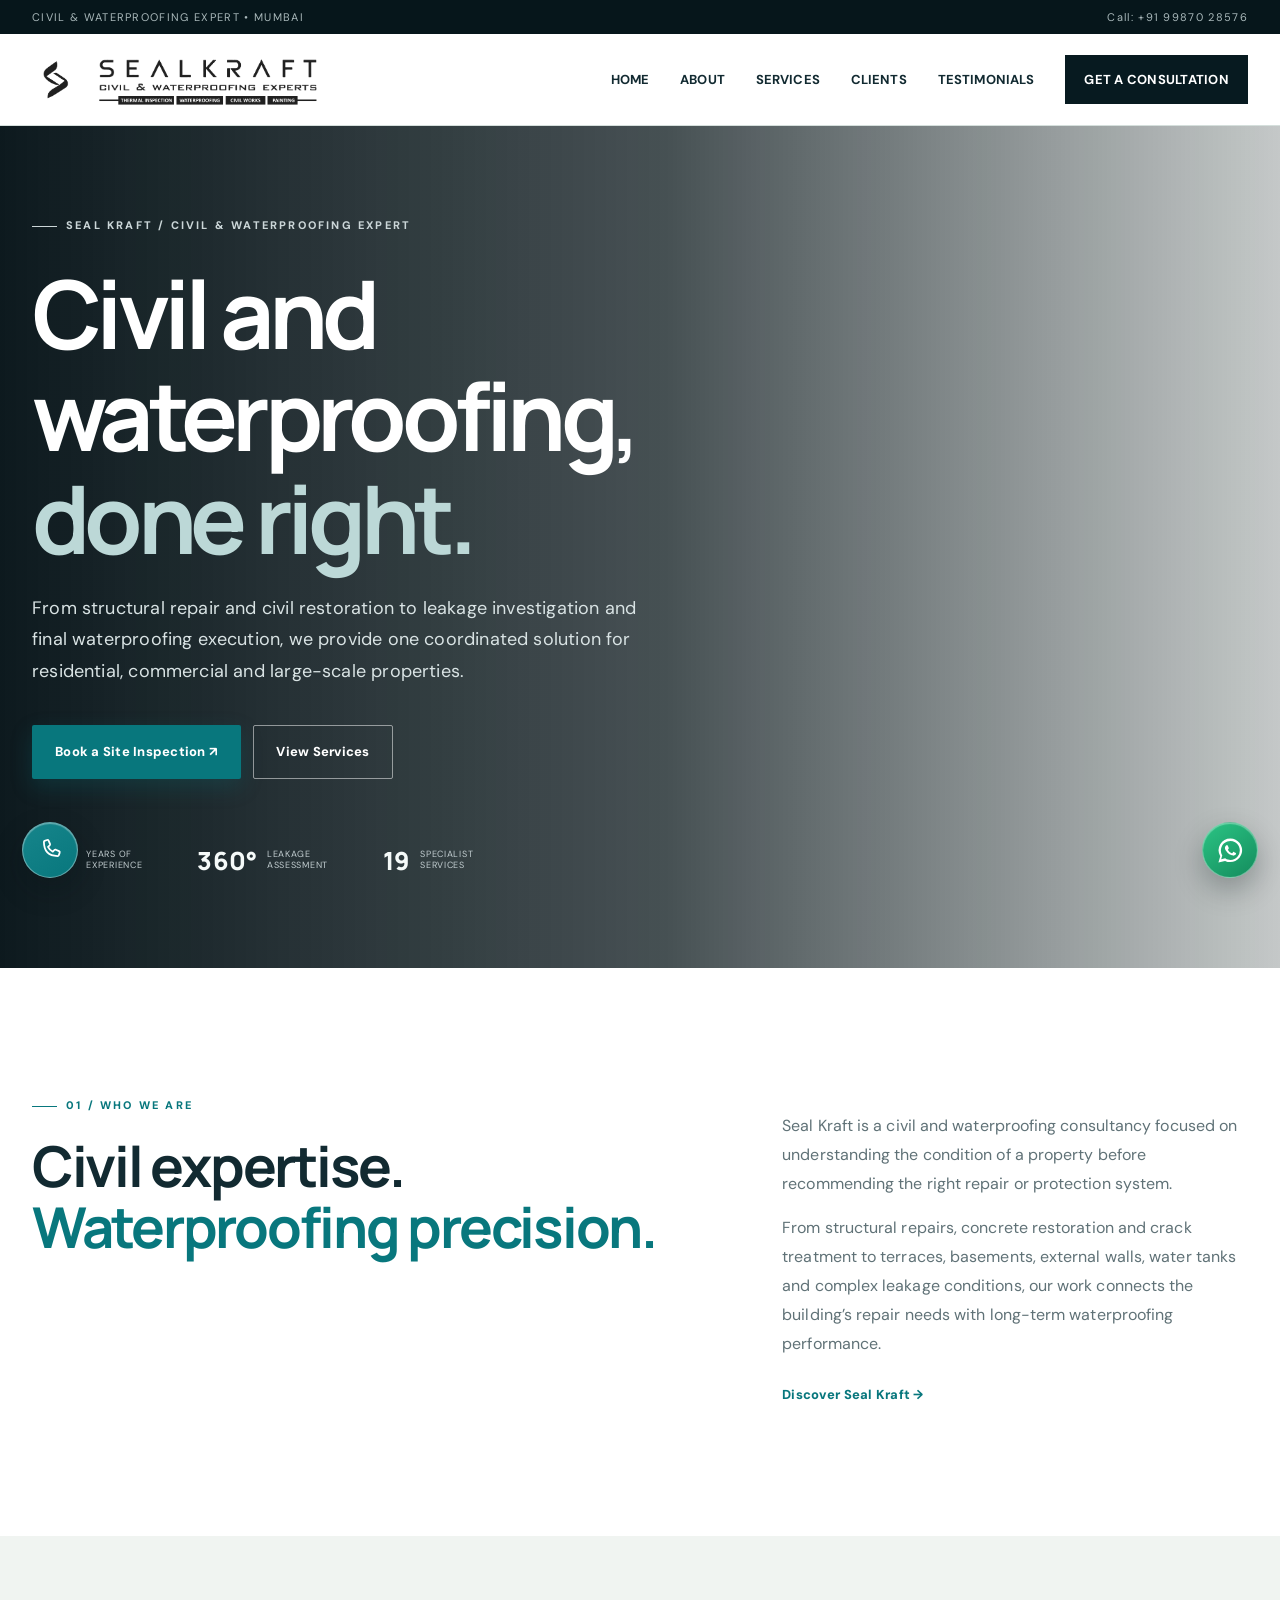
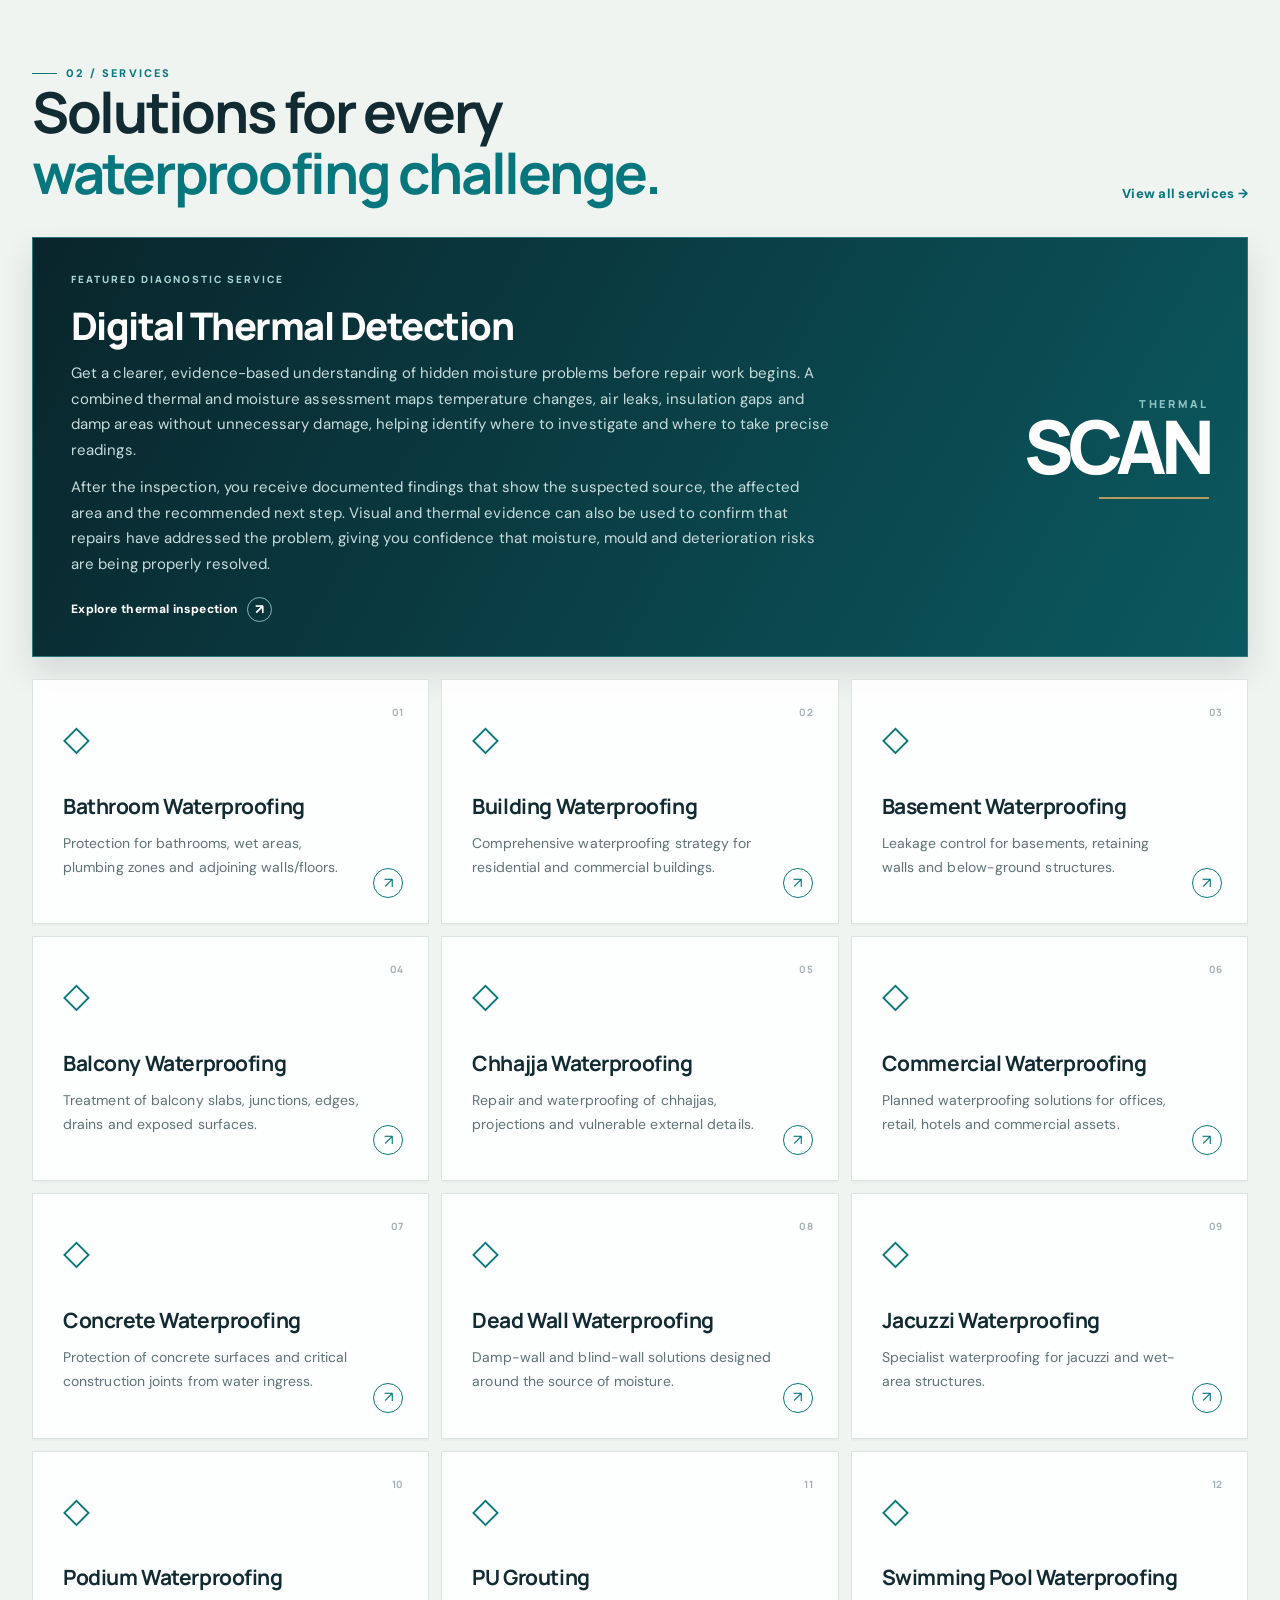
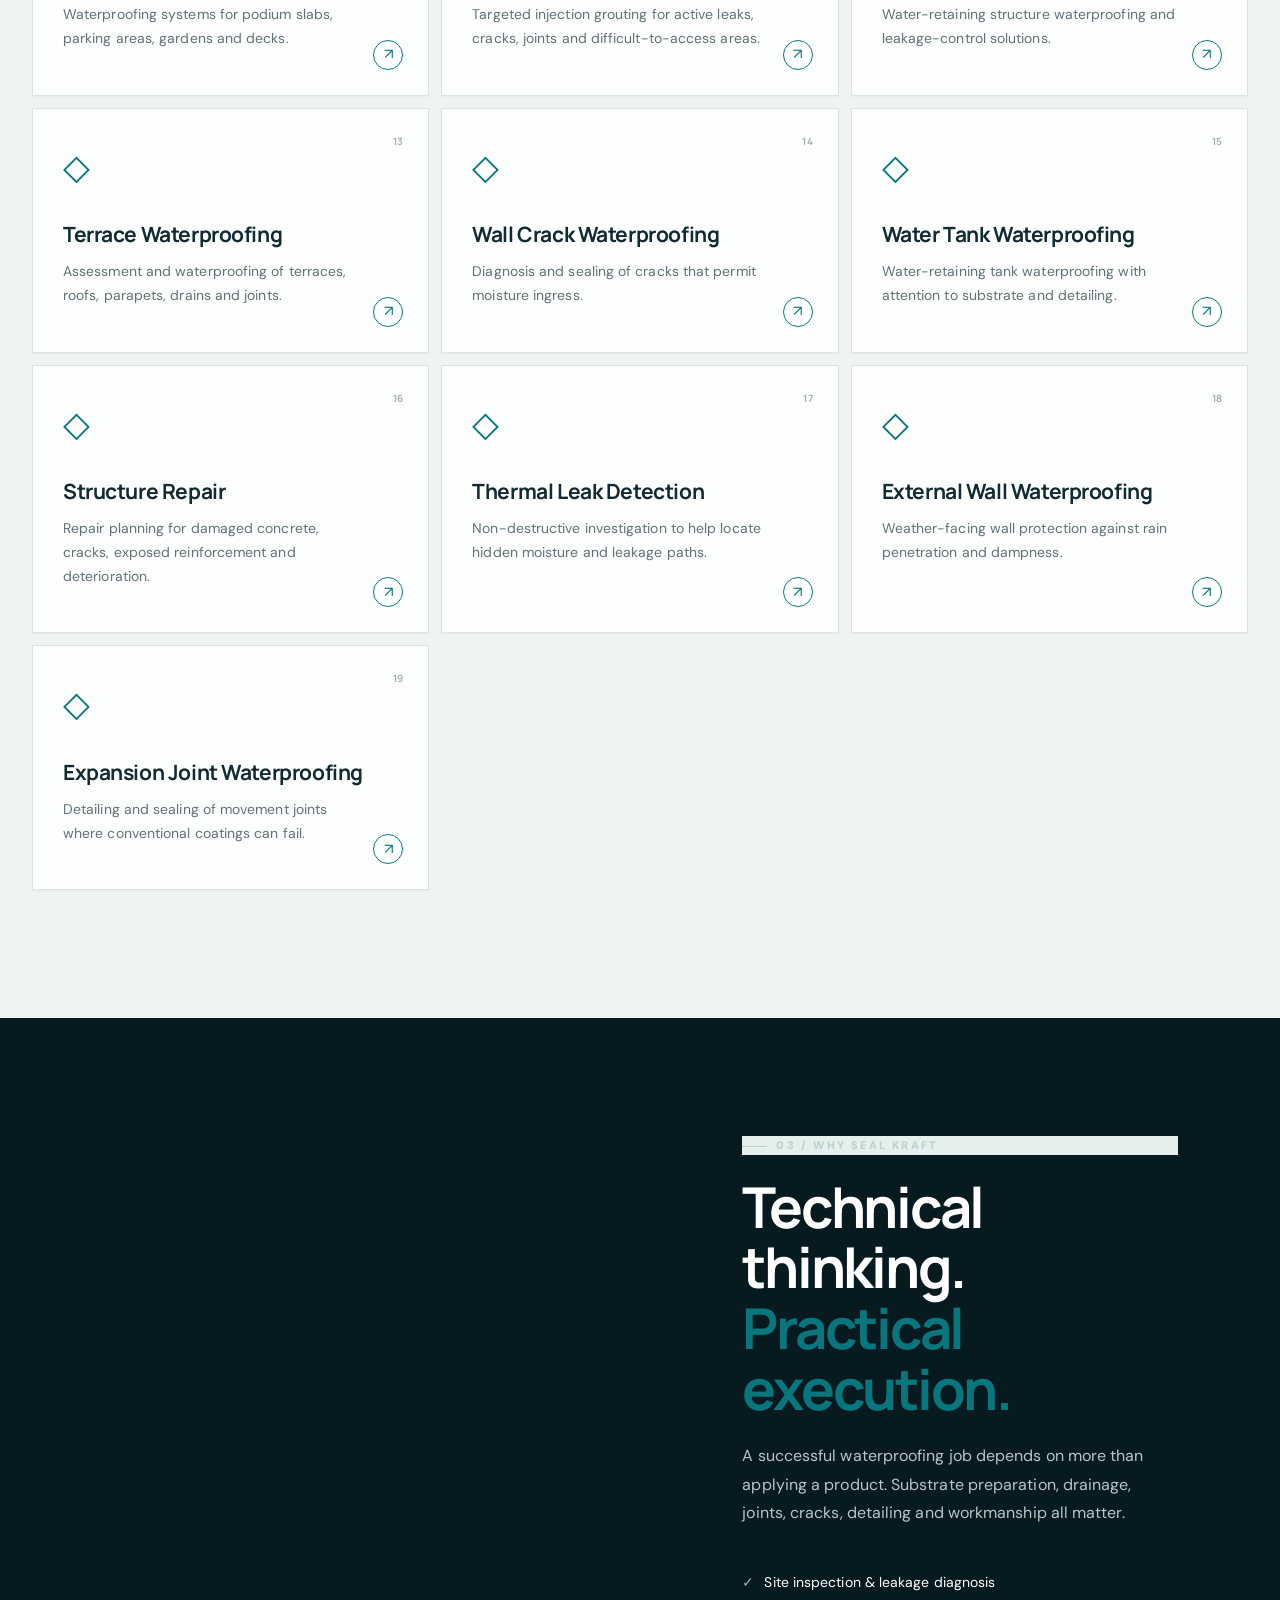
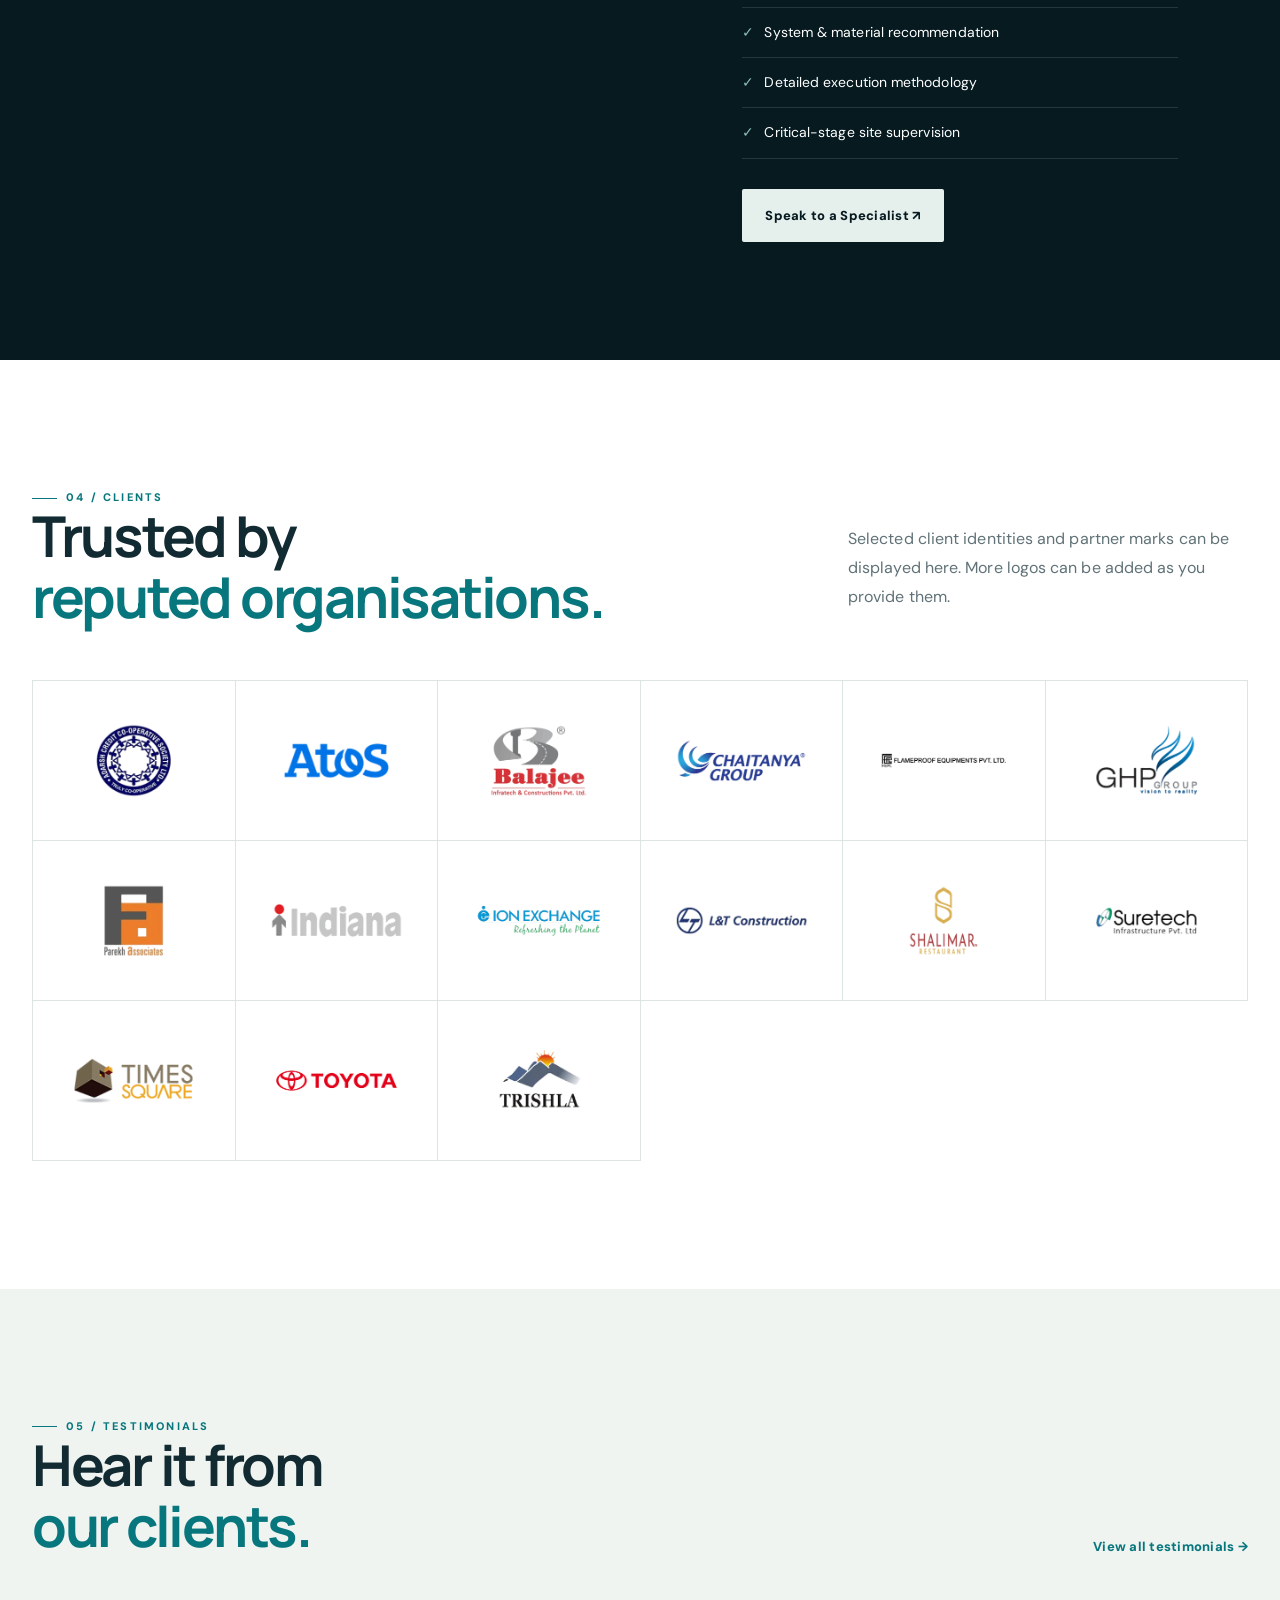
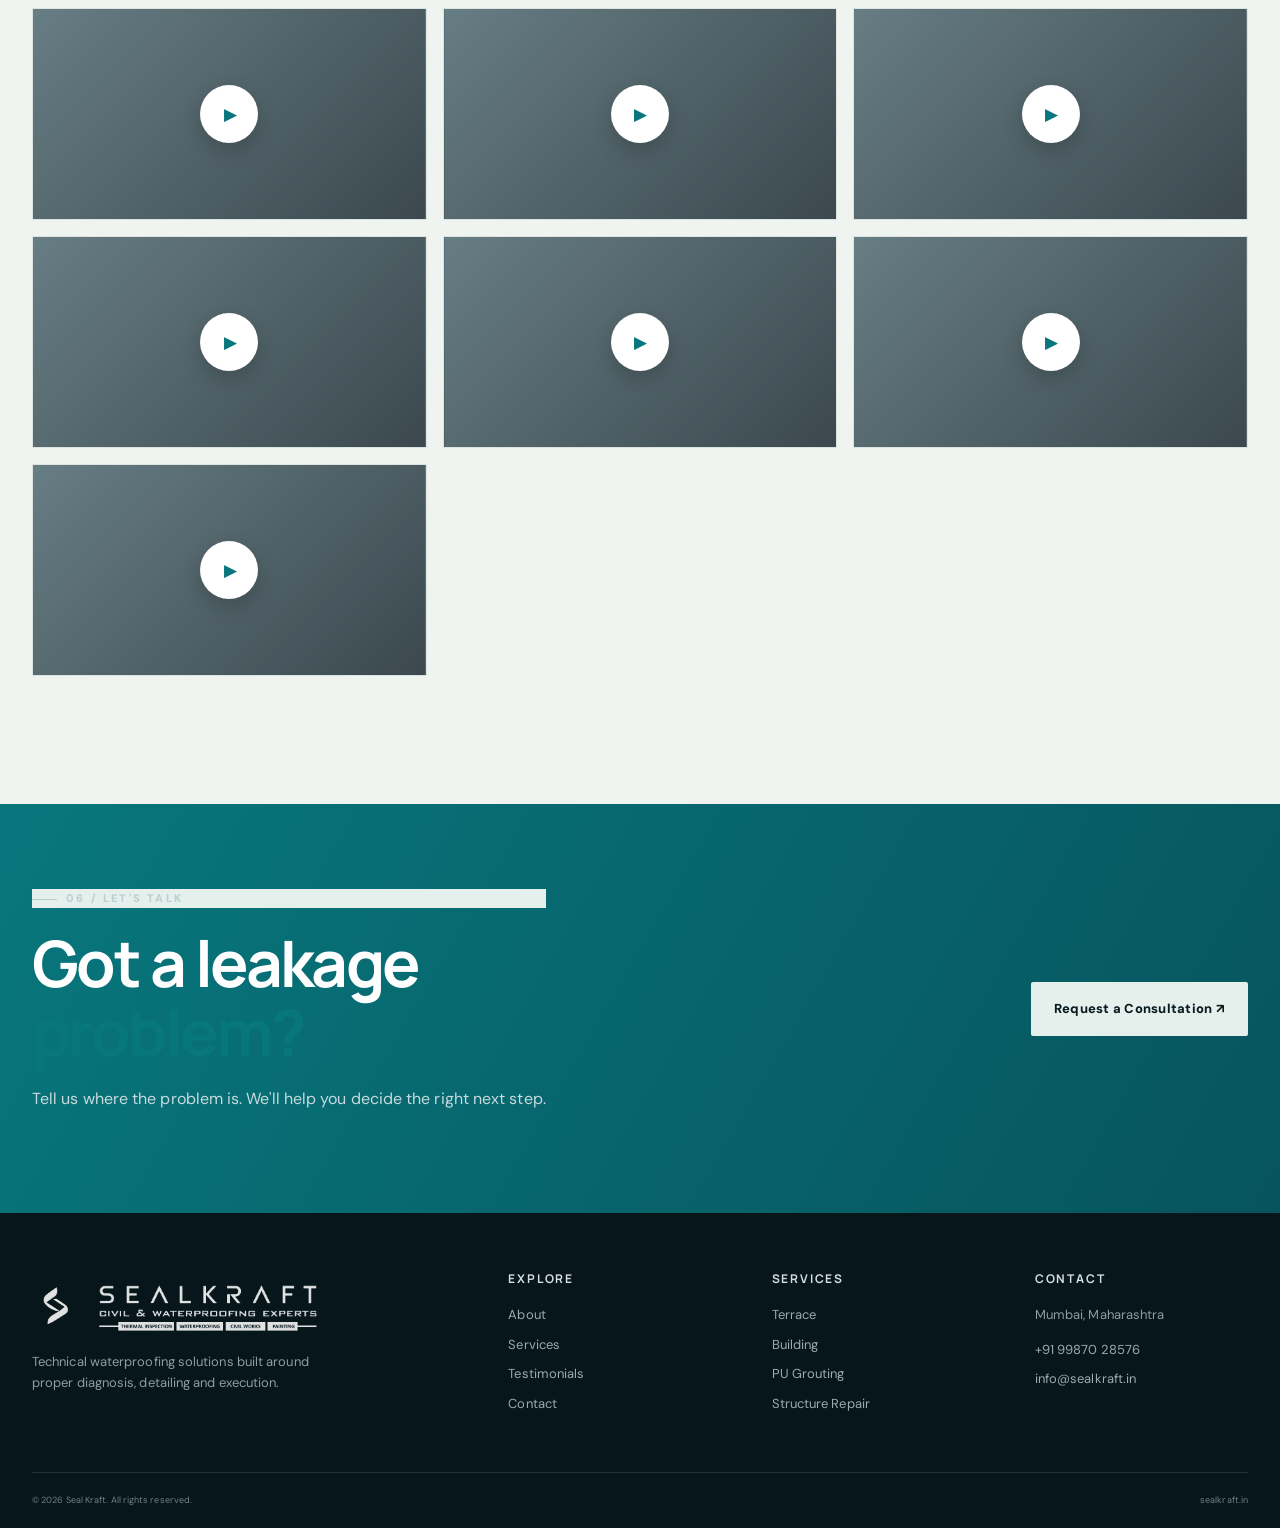
==== index.html @ 7380e720 "Replace site branding with uploaded logos Co-authored-by: Copilot App <223556219+Copilot@users.norep" ====
<!doctype html><html lang="en"><head><title>Seal Kraft | Civil & Waterproofing Consultant</title><meta charset="UTF-8">
<meta name="viewport" content="width=device-width, initial-scale=1.0">
<meta name="description" content="Seal Kraft — civil and waterproofing expert and specialist in Mumbai. Leakage diagnosis, waterproofing, PU grouting, structural repair and project supervision.">
<link rel="preconnect" href="https://fonts.googleapis.com">
<link rel="preconnect" href="https://fonts.gstatic.com" crossorigin>
<link href="https://fonts.googleapis.com/css2?family=DM+Sans:wght@400;500;600;700&family=Manrope:wght@600;700;800&display=swap" rel="stylesheet">
<link rel="stylesheet" href="style.css?v=uploaded-brand-logo"></head><body>
<div class="topline"><div class="container topline-inner"><span>CIVIL & WATERPROOFING EXPERT • MUMBAI</span><span>Call: +91 99870 28576</span></div></div>
<header class="site-header"><div class="container nav">
<a class="logo" href="index.html" aria-label="Seal Kraft — Civil and Waterproofing Experts"><img class="logo-symbol" src="assets/brand/seal-kraft-symbol.png" alt=""><img class="logo-wordmark" src="assets/brand/seal-kraft-wordmark.png" alt="Seal Kraft — Civil and Waterproofing Experts"></a>
<button class="menu-btn" aria-label="Menu"><span></span><span></span><span></span></button><nav class="nav-links">
<a href="index.html">Home</a>
<a href="about.html">About</a>
<a href="services.html">Services</a>
<a href="index.html#clients">Clients</a>
<a href="testimonials.html">Testimonials</a>
<a href="contact.html" class="nav-button">Get a Consultation</a>
</nav></div></header>
<main>
<section class="hero"><div class="hero-bg"></div><div class="hero-shade"></div><div class="container hero-content">
<div class="kicker">SEAL KRAFT / CIVIL & WATERPROOFING EXPERT</div>
<h1>Civil and waterproofing,<br><em>done right.</em></h1>
<p>From structural repair and civil restoration to leakage investigation and final waterproofing execution, we provide one coordinated solution for residential, commercial and large-scale properties.</p>
<div class="hero-actions"><a class="btn primary" href="contact.html">Book a Site Inspection ↗</a><a class="btn outline" href="services.html">View Services</a></div>
<div class="hero-stats"><div><b>25+</b><span>Years of<br>experience</span></div><div><b>360°</b><span>Leakage<br>assessment</span></div><div><b>19</b><span>Specialist<br>services</span></div></div>
</div></section>

<section class="section intro"><div class="container intro-grid"><div><span class="eyebrow">01 / WHO WE ARE</span><h2>Civil expertise.<br><em>Waterproofing precision.</em></h2></div><div><p>Seal Kraft is a civil and waterproofing consultancy focused on understanding the condition of a property before recommending the right repair or protection system.</p><p>From structural repairs, concrete restoration and crack treatment to terraces, basements, external walls, water tanks and complex leakage conditions, our work connects the building’s repair needs with long-term waterproofing performance.</p><a class="link" href="about.html">Discover Seal Kraft →</a></div></div></section>

<section class="section services-preview"><div class="container"><div class="section-title"><div><span class="eyebrow">02 / SERVICES</span><h2>Solutions for every<br><em>waterproofing challenge.</em></h2></div><a class="link" href="services.html">View all services →</a></div><a class="featured-service" href="services.html#thermal-leak-detection"><div class="featured-service-content"><span class="featured-service-label">FEATURED DIAGNOSTIC SERVICE</span><h3>Digital Thermal Detection</h3><p>Get a clearer, evidence-based understanding of hidden moisture problems before repair work begins. A combined thermal and moisture assessment maps temperature changes, air leaks, insulation gaps and damp areas without unnecessary damage, helping identify where to investigate and where to take precise readings.</p><p>After the inspection, you receive documented findings that show the suspected source, the affected area and the recommended next step. Visual and thermal evidence can also be used to confirm that repairs have addressed the problem, giving you confidence that moisture, mould and deterioration risks are being properly resolved.</p><span class="featured-service-link">Explore thermal inspection <b>↗</b></span></div><div class="featured-service-mark" aria-hidden="true"><span>THERMAL</span><strong>SCAN</strong><i></i></div></a><div class="service-grid"><a class="service-card" href="services.html#bathroom-waterproofing">
      <span class="service-number">01</span><span class="service-arrow">↗</span>
      <div class="service-icon">◇</div><h3>Bathroom Waterproofing</h3><p>Protection for bathrooms, wet areas, plumbing zones and adjoining walls/floors.</p>
    </a>
<a class="service-card" href="services.html#building-waterproofing">
      <span class="service-number">02</span><span class="service-arrow">↗</span>
      <div class="service-icon">◇</div><h3>Building Waterproofing</h3><p>Comprehensive waterproofing strategy for residential and commercial buildings.</p>
    </a>
<a class="service-card" href="services.html#basement-waterproofing">
      <span class="service-number">03</span><span class="service-arrow">↗</span>
      <div class="service-icon">◇</div><h3>Basement Waterproofing</h3><p>Leakage control for basements, retaining walls and below-ground structures.</p>
    </a>
<a class="service-card" href="services.html#balcony-waterproofing">
      <span class="service-number">04</span><span class="service-arrow">↗</span>
      <div class="service-icon">◇</div><h3>Balcony Waterproofing</h3><p>Treatment of balcony slabs, junctions, edges, drains and exposed surfaces.</p>
    </a>
<a class="service-card" href="services.html#chhajja-waterproofing">
      <span class="service-number">05</span><span class="service-arrow">↗</span>
      <div class="service-icon">◇</div><h3>Chhajja Waterproofing</h3><p>Repair and waterproofing of chhajjas, projections and vulnerable external details.</p>
    </a>
<a class="service-card" href="services.html#commercial-waterproofing">
      <span class="service-number">06</span><span class="service-arrow">↗</span>
      <div class="service-icon">◇</div><h3>Commercial Waterproofing</h3><p>Planned waterproofing solutions for offices, retail, hotels and commercial assets.</p>
    </a>
<a class="service-card" href="services.html#concrete-waterproofing">
      <span class="service-number">07</span><span class="service-arrow">↗</span>
      <div class="service-icon">◇</div><h3>Concrete Waterproofing</h3><p>Protection of concrete surfaces and critical construction joints from water ingress.</p>
    </a>
<a class="service-card" href="services.html#dead-wall-waterproofing">
      <span class="service-number">08</span><span class="service-arrow">↗</span>
      <div class="service-icon">◇</div><h3>Dead Wall Waterproofing</h3><p>Damp-wall and blind-wall solutions designed around the source of moisture.</p>
    </a>
<a class="service-card" href="services.html#jacuzzi-waterproofing">
      <span class="service-number">09</span><span class="service-arrow">↗</span>
      <div class="service-icon">◇</div><h3>Jacuzzi Waterproofing</h3><p>Specialist waterproofing for jacuzzi and wet-area structures.</p>
    </a>
<a class="service-card" href="services.html#podium-waterproofing">
      <span class="service-number">10</span><span class="service-arrow">↗</span>
      <div class="service-icon">◇</div><h3>Podium Waterproofing</h3><p>Waterproofing systems for podium slabs, parking areas, gardens and decks.</p>
    </a>
<a class="service-card" href="services.html#pu-grouting">
      <span class="service-number">11</span><span class="service-arrow">↗</span>
      <div class="service-icon">◇</div><h3>PU Grouting</h3><p>Targeted injection grouting for active leaks, cracks, joints and difficult-to-access areas.</p>
    </a>
<a class="service-card" href="services.html#swimming-pool-waterproofing">
      <span class="service-number">12</span><span class="service-arrow">↗</span>
      <div class="service-icon">◇</div><h3>Swimming Pool Waterproofing</h3><p>Water-retaining structure waterproofing and leakage-control solutions.</p>
    </a>
<a class="service-card" href="services.html#terrace-waterproofing">
      <span class="service-number">13</span><span class="service-arrow">↗</span>
      <div class="service-icon">◇</div><h3>Terrace Waterproofing</h3><p>Assessment and waterproofing of terraces, roofs, parapets, drains and joints.</p>
    </a>
<a class="service-card" href="services.html#wall-crack-waterproofing">
      <span class="service-number">14</span><span class="service-arrow">↗</span>
      <div class="service-icon">◇</div><h3>Wall Crack Waterproofing</h3><p>Diagnosis and sealing of cracks that permit moisture ingress.</p>
    </a>
<a class="service-card" href="services.html#water-tank-waterproofing">
      <span class="service-number">15</span><span class="service-arrow">↗</span>
      <div class="service-icon">◇</div><h3>Water Tank Waterproofing</h3><p>Water-retaining tank waterproofing with attention to substrate and detailing.</p>
    </a>
<a class="service-card" href="services.html#structure-repair">
      <span class="service-number">16</span><span class="service-arrow">↗</span>
      <div class="service-icon">◇</div><h3>Structure Repair</h3><p>Repair planning for damaged concrete, cracks, exposed reinforcement and deterioration.</p>
    </a>
<a class="service-card" href="services.html#thermal-leak-detection">
      <span class="service-number">17</span><span class="service-arrow">↗</span>
      <div class="service-icon">◇</div><h3>Thermal Leak Detection</h3><p>Non-destructive investigation to help locate hidden moisture and leakage paths.</p>
    </a>
<a class="service-card" href="services.html#external-wall-waterproofing">
      <span class="service-number">18</span><span class="service-arrow">↗</span>
      <div class="service-icon">◇</div><h3>External Wall Waterproofing</h3><p>Weather-facing wall protection against rain penetration and dampness.</p>
    </a>
<a class="service-card" href="services.html#expansion-joint-waterproofing">
      <span class="service-number">19</span><span class="service-arrow">↗</span>
      <div class="service-icon">◇</div><h3>Expansion Joint Waterproofing</h3><p>Detailing and sealing of movement joints where conventional coatings can fail.</p>
    </a></div></div></section>

<section class="split-banner"><div class="split-photo"></div><div class="split-copy"><span class="eyebrow light">03 / WHY SEAL KRAFT</span><h2>Technical thinking.<br><em>Practical execution.</em></h2><p>A successful waterproofing job depends on more than applying a product. Substrate preparation, drainage, joints, cracks, detailing and workmanship all matter.</p><ul><li>Site inspection & leakage diagnosis</li><li>System & material recommendation</li><li>Detailed execution methodology</li><li>Critical-stage site supervision</li></ul><a class="btn light" href="contact.html">Speak to a Specialist ↗</a></div></section>

<section class="section clients" id="clients"><div class="container"><div class="section-title"><div><span class="eyebrow">04 / CLIENTS</span><h2>Trusted by<br><em>reputed organisations.</em></h2></div><p>Selected client identities and partner marks can be displayed here. More logos can be added as you provide them.</p></div><div class="client-grid">
<div class="client-logo"><img src="assets/clients/Adarsh-co-operative-housing-soc.webp" alt="Adarsh Co-operative Housing Society"></div>
<div class="client-logo"><img src="assets/clients/Atos-Syntel.webp" alt="Atos Syntel"></div>
<div class="client-logo"><img src="assets/clients/Balaji.webp" alt="Balaji"></div>
<div class="client-logo"><img src="assets/clients/Chetanya-Builders-Developers.webp" alt="Chetanya Builders and Developers"></div>
<div class="client-logo"><img src="assets/clients/FlameProof-pvt-ltd.webp" alt="FlameProof Private Limited"></div>
<div class="client-logo"><img src="assets/clients/G.H.P.webp" alt="G H P"></div>
<div class="client-logo"><img src="assets/clients/I-A-Parekh.webp" alt="I A Parekh"></div>
<div class="client-logo"><img src="assets/clients/Indiana.webp" alt="Indiana"></div>
<div class="client-logo"><img src="assets/clients/ION.webp" alt="ION"></div>
<div class="client-logo"><img src="assets/clients/LT.webp" alt="Larsen and Toubro"></div>
<div class="client-logo"><img src="assets/clients/Shalimar-Restaurant.webp" alt="Shalimar Restaurant"></div>
<div class="client-logo"><img src="assets/clients/Suretech-pvt-lt.webp" alt="Suretech"></div>
<div class="client-logo"><img src="assets/clients/TIMES-SQUARE.webp" alt="Times Square"></div>
<div class="client-logo"><img src="assets/clients/Toyota-lakozy.webp" alt="Toyota Lakozy"></div>
<div class="client-logo"><img src="assets/clients/Trishla.webp" alt="Trishla"></div>
</div></div></section>

<section class="section testimonials"><div class="container"><div class="section-title"><div><span class="eyebrow">05 / TESTIMONIALS</span><h2>Hear it from<br><em>our clients.</em></h2></div><a class="link" href="testimonials.html">View all testimonials →</a></div><div class="video-grid"><a class="video-card" href="https://www.youtube.com/watch?v=xgzobho7aHk" target="_blank" rel="noopener">
      <div class="video-thumb"><span class="play">▶</span></div>
    </a>
<a class="video-card" href="https://www.youtube.com/watch?v=THMpQrRjcxA" target="_blank" rel="noopener">
      <div class="video-thumb"><span class="play">▶</span></div>
    </a>
<a class="video-card" href="https://www.youtube.com/watch?v=SOLrWnBddtc" target="_blank" rel="noopener">
      <div class="video-thumb"><span class="play">▶</span></div>
    </a>
<a class="video-card" href="https://www.youtube.com/watch?v=mj1qhgedcSM" target="_blank" rel="noopener">
      <div class="video-thumb"><span class="play">▶</span></div>
    </a>
<a class="video-card" href="https://www.youtube.com/watch?v=Kjx_qv8whG8" target="_blank" rel="noopener">
      <div class="video-thumb"><span class="play">▶</span></div>
    </a>
<a class="video-card" href="https://www.youtube.com/watch?v=TpdsX17Yxac" target="_blank" rel="noopener">
      <div class="video-thumb"><span class="play">▶</span></div>
    </a>
<a class="video-card" href="https://www.youtube.com/watch?v=VBliOKcWoKc" target="_blank" rel="noopener">
      <div class="video-thumb"><span class="play">▶</span></div>
    </a></div></div></section>

<section class="cta"><div class="container cta-inner"><div><span class="eyebrow light">06 / LET'S TALK</span><h2>Got a leakage<br><em>problem?</em></h2><p>Tell us where the problem is. We'll help you decide the right next step.</p></div><a class="btn light" href="contact.html">Request a Consultation ↗</a></div></section>
</main><footer class="footer"><div class="container footer-grid">
<div><a class="logo footer-logo" href="index.html" aria-label="Seal Kraft — Civil and Waterproofing Experts"><img class="logo-symbol" src="assets/brand/seal-kraft-symbol.png" alt=""><img class="logo-wordmark" src="assets/brand/seal-kraft-wordmark.png" alt="Seal Kraft — Civil and Waterproofing Experts"></a><p>Technical waterproofing solutions built around proper diagnosis, detailing and execution.</p></div>
<div><h4>Explore</h4><a href="about.html">About</a><a href="services.html">Services</a><a href="testimonials.html">Testimonials</a><a href="contact.html">Contact</a></div>
<div><h4>Services</h4><a href="services.html">Terrace</a><a href="services.html">Building</a><a href="services.html">PU Grouting</a><a href="services.html">Structure Repair</a></div>
<div><h4>Contact</h4><p>Mumbai, Maharashtra</p><a href="tel:+919987028576">+91 99870 28576</a><a href="mailto:info@sealkraft.in">info@sealkraft.in</a></div>
</div><div class="container footer-bottom"><span>© 2026 Seal Kraft. All rights reserved.</span><span>sealkraft.in</span></div></footer>
<a class="floating-action call" href="tel:+919987028576" aria-label="Call Seal Kraft"><svg viewBox="0 0 24 24" aria-hidden="true"><path d="M6.6 2.8 9.1 2c.6-.2 1.2.1 1.5.7l1.4 3.2c.2.5.1 1-.3 1.4L10 8.9c1 2.1 2.7 3.8 4.8 4.8l1.6-1.7c.4-.4.9-.5 1.4-.3l3.2 1.4c.6.3.9.9.7 1.5l-.8 2.5c-.2.6-.7 1-1.3 1C10.5 18 6 13.5 5.9 4.1c0-.6.3-1.1.7-1.3Z"/></svg></a>
<a class="floating-action wa" href="https://wa.me/919987028576" target="_blank" rel="noopener" aria-label="Chat with Seal Kraft on WhatsApp"><svg viewBox="0 0 24 24" aria-hidden="true"><path d="M12 2a9.8 9.8 0 0 0-8.5 14.7L2 22l5.5-1.4A9.8 9.8 0 1 0 12 2Zm0 17.8c-1.5 0-2.9-.4-4.1-1.2l-.3-.2-3.3.8.9-3.2-.2-.3A7.8 7.8 0 1 1 12 19.8Zm4.3-5.8c-.2-.1-1.3-.7-1.5-.8-.2-.1-.4-.1-.6.1l-.7.9c-.2.2-.3.2-.5.1a6.2 6.2 0 0 1-3.1-2.7c-.2-.3 0-.4.1-.5l.4-.5c.1-.1.1-.3.2-.4 0-.1 0-.3-.1-.4l-.7-1.7c-.2-.5-.4-.4-.6-.4h-.5c-.2 0-.4.1-.5.3-.2.2-.8.8-.8 1.9s.8 2.2.9 2.3c.1.2 1.6 2.5 3.9 3.4 2.3.9 2.3.6 2.7.6.4 0 1.3-.5 1.5-1 .2-.5.2-.9.1-1-.1-.1-.3-.1-.6-.2Z"/></svg></a>
<script src="script.js"></script></body></html>
---- style.css ----
:root{--ink:#12232c;--muted:#68777d;--paper:#f4f1eb;--white:#fff;--dark:#09151b;--teal:#086b73;--line:#d9ddd8;--gold:#c9ad73;--max:1180px}
*{box-sizing:border-box}html{scroll-behavior:smooth}body{margin:0;font-family:"DM Sans",Arial,sans-serif;color:var(--ink);background:var(--paper);line-height:1.65}a{color:inherit;text-decoration:none}.container{width:min(var(--max),calc(100% - 48px));margin:auto}h1,h2,h3,h4{font-family:Manrope,sans-serif;line-height:1.08;margin:0}h2{font-size:clamp(36px,4vw,58px);letter-spacing:-.04em}em{font-style:normal;color:var(--teal)}
.topline{background:#071117;color:#9eacb1;font-size:10px;letter-spacing:.12em}.topline-inner{height:34px;display:flex;justify-content:space-between;align-items:center}.site-header{height:88px;background:#fff;border-bottom:1px solid var(--line);position:relative;z-index:10}.nav{height:100%;display:flex;align-items:center;justify-content:space-between}.logo{display:flex;align-items:center;gap:10px;font-family:Manrope}.logo b{font-size:20px;letter-spacing:-.04em}.logo small{display:block;font:700 7px "DM Sans";letter-spacing:.18em;color:#758187}.logo-mark{display:flex;align-items:flex-end;gap:2px;height:27px}.logo-mark i{display:block;width:6px;background:var(--teal);transform:skew(-16deg)}.logo-mark i:nth-child(1){height:13px}.logo-mark i:nth-child(2){height:20px}.logo-mark i:nth-child(3){height:27px}.nav-links{display:flex;align-items:center;gap:27px;font-size:12px;font-weight:700}.nav-links a:not(.nav-button):hover{color:var(--teal)}.nav-button{background:var(--dark);color:#fff;padding:12px 17px}.menu-btn{display:none;border:0;background:none}
.hero{min-height:730px;position:relative;display:flex;align-items:center;color:#fff;overflow:hidden}.hero-bg{position:absolute;inset:0;background:url("https://images.unsplash.com/photo-1504307651254-35680f356dfd?auto=format&fit=crop&w=2200&q=85") center/cover}.hero-shade{position:absolute;inset:0;background:linear-gradient(90deg,rgba(4,17,22,.92),rgba(4,17,22,.65) 55%,rgba(4,17,22,.25))}.hero-content{position:relative;padding:70px 0}.kicker,.eyebrow{font-size:10px;letter-spacing:.18em;font-weight:800}.kicker{color:#cbd6d8}.kicker:before,.eyebrow:before{content:"";display:inline-block;width:25px;height:1px;background:currentColor;vertical-align:middle;margin-right:9px}.hero h1{font-size:clamp(54px,7vw,92px);letter-spacing:-.06em;max-width:820px;margin:25px 0}.hero h1 em{color:#bcd8d7}.hero p{font-size:17px;color:#d1dadd;max-width:580px}.hero-actions{display:flex;gap:12px;margin:32px 0 50px}.btn{display:inline-flex;align-items:center;justify-content:center;padding:14px 20px;font-weight:800;font-size:12px;border:1px solid transparent;cursor:pointer}.primary{background:var(--teal);color:#fff}.primary:hover{background:#07565d}.outline{border-color:rgba(255,255,255,.5);color:#fff}.light{background:#e5efec;color:var(--dark)}.hero-stats{display:flex;gap:45px}.hero-stats div{display:flex;align-items:center;gap:10px}.hero-stats b{font:800 22px Manrope}.hero-stats span{font-size:9px;text-transform:uppercase;letter-spacing:.08em;line-height:1.25;color:#c2cdd0}
.section{padding:110px 0}.intro{background:#fff}.intro-grid,.two-col{display:grid;grid-template-columns:1.15fr .85fr;gap:90px}.eyebrow{color:var(--teal);display:block}.intro h2{margin-top:22px}.intro p{color:var(--muted);font-size:15px}.link{color:var(--teal);font-weight:800;font-size:12px;display:inline-block;margin-top:12px}.section-title{display:flex;justify-content:space-between;align-items:flex-end;gap:50px;margin-bottom:45px}.section-title>p{max-width:400px;color:var(--muted);font-size:13px}.services-preview{background:var(--paper)}.service-grid{display:grid;grid-template-columns:repeat(3,1fr);border-top:1px solid var(--line);border-left:1px solid var(--line)}.service-card{position:relative;min-height:255px;background:#fff;border-right:1px solid var(--line);border-bottom:1px solid var(--line);padding:28px;transition:.25s}.service-card:hover{background:var(--dark);color:#fff;transform:translateY(-4px)}.service-number{position:absolute;top:25px;right:25px;font:700 10px Manrope;color:#a5b0b3}.service-arrow{position:absolute;bottom:25px;right:25px;color:var(--teal)}.service-card:hover .service-arrow{color:#fff}.service-icon{font-size:31px;color:var(--teal);margin-bottom:22px}.service-card h3{font-size:19px}.service-card p{font-size:12px;color:var(--muted);max-width:300px}.service-card:hover p{color:#b9c5c8}
.split-banner{display:grid;grid-template-columns:1fr 1fr;background:var(--dark);color:#fff}.split-photo{min-height:620px;background:url("https://images.unsplash.com/photo-1541888946425-d81bb19240f5?auto=format&fit=crop&w=1400&q=85") center/cover}.split-copy{padding:100px clamp(35px,7vw,105px)}.eyebrow.light{color:#b8d0d0}.split-copy h2{margin:22px 0}.split-copy p{color:#b8c5c8;max-width:500px}.split-copy ul{padding:0;margin:30px 0;list-style:none}.split-copy li{padding:10px 0;border-bottom:1px solid #26363d;font-size:12px}.split-copy li:before{content:"✓";color:#8fbdbc;margin-right:10px}
.clients{background:#fff}.client-grid{display:grid;grid-template-columns:repeat(6,1fr);border-top:1px solid var(--line);border-left:1px solid var(--line)}.client-logo{height:145px;display:flex;align-items:center;justify-content:center;padding:20px;border-right:1px solid var(--line);border-bottom:1px solid var(--line);background:#fff}.client-logo img{max-width:100%;max-height:75px;object-fit:contain}.text-logo{font:700 12px Manrope;text-align:center;color:#9aa3a6;letter-spacing:.08em}
.testimonials{background:var(--paper)}.video-grid{display:grid;grid-template-columns:repeat(3,1fr);gap:16px}.video-card{background:#fff;border:1px solid var(--line);transition:.25s}.video-card:hover{transform:translateY(-4px);box-shadow:0 12px 30px rgba(0,0,0,.07)}.video-thumb{height:190px;background:linear-gradient(135deg,#153841,#0a1b22);display:flex;align-items:center;justify-content:center}.play{width:58px;height:58px;border-radius:50%;background:#fff;color:var(--teal);display:flex;align-items:center;justify-content:center;padding-left:3px}.video-copy{padding:20px}.video-copy small{font-size:8px;letter-spacing:.15em;color:var(--teal);font-weight:800}.video-copy h3{font-size:17px;margin:8px 0 14px}.video-copy span{font-size:11px;color:var(--muted);font-weight:700}
.cta{background:var(--teal);color:#fff;padding:85px 0}.cta-inner{display:flex;justify-content:space-between;align-items:center;gap:50px}.cta h2{font-size:clamp(44px,5vw,70px);margin:20px 0}.cta p{color:#c7dadd}
.footer{background:#071117;color:#d5dee0;padding-top:60px}.footer-grid{display:grid;grid-template-columns:2fr 1fr 1fr 1fr;gap:50px;padding-bottom:50px}.footer-logo{color:#fff}.footer p{font-size:12px;color:#8e9da1;max-width:280px}.footer h4{font-size:11px;text-transform:uppercase;letter-spacing:.15em;margin-bottom:18px}.footer-grid>div>a:not(.logo){display:block;font-size:11px;color:#9eaaad;margin:8px 0}.footer-grid>div>a:not(.logo):hover{color:#fff}.footer-bottom{border-top:1px solid #223038;padding:20px 0;display:flex;justify-content:space-between;font-size:9px;color:#728186}
.page-hero{background:var(--dark);color:#fff;padding:105px 0 95px}.page-hero h1{font-size:clamp(48px,6vw,76px);letter-spacing:-.05em;margin:22px 0}.page-hero p{color:#c1ced1;max-width:600px}.dark-section{background:var(--dark);color:#fff;padding:85px 0}.three-values{display:grid;grid-template-columns:repeat(3,1fr);gap:30px}.three-values>div{border-top:1px solid #385057;padding-top:25px}.three-values b{color:#8bb7b8;font:700 11px Manrope}.three-values h3{margin:18px 0 8px;font-size:21px}.three-values p{color:#9eafb2;font-size:13px}.cap-grid{display:grid;grid-template-columns:repeat(3,1fr);gap:1px;background:var(--line);border:1px solid var(--line)}.cap-grid>div{background:#fff;padding:27px}.cap-grid span{font:700 10px Manrope;color:var(--teal)}.cap-grid h3{font-size:18px;margin:15px 0 8px}.cap-grid p{font-size:12px;color:var(--muted);margin:0}.service-list{border-top:1px solid var(--line)}.service-list article{display:grid;grid-template-columns:100px 1fr;gap:40px;padding:42px 0;border-bottom:1px solid var(--line)}.service-list .service-number{position:static;color:var(--teal);font:800 12px Manrope}.service-list h2{font-size:28px}.service-list p{color:var(--muted);max-width:700px}.contact-grid{display:grid;grid-template-columns:.8fr 1.2fr;gap:100px}.contact-page h2{margin:22px 0}.contact-page p{color:var(--muted)}.contact-details{margin-top:40px}.contact-details>div{border-top:1px solid var(--line);padding:18px 0;display:flex;flex-direction:column}.contact-details small{font-size:9px;letter-spacing:.15em;color:var(--teal);font-weight:800}.contact-details a,.contact-details span{font-size:14px;margin-top:5px}.contact-grid form{display:grid;grid-template-columns:1fr 1fr;gap:22px}label{font-size:10px;text-transform:uppercase;letter-spacing:.1em;font-weight:700;color:#53636a}input,select,textarea{display:block;width:100%;margin-top:8px;border:0;border-bottom:1px solid #bcc6c3;background:transparent;padding:11px 0;outline:0;color:var(--ink)}textarea{resize:vertical}.full{grid-column:1/-1}
.floating-action{position:fixed;bottom:22px;width:56px;height:56px;color:#fff;border:1px solid rgba(255,255,255,.35);border-radius:50%;display:flex;align-items:center;justify-content:center;box-shadow:0 12px 28px rgba(7,17,23,.28),inset 0 1px 1px rgba(255,255,255,.35);z-index:30;transition:transform .2s ease,box-shadow .2s ease,filter .2s ease}.floating-action:hover{transform:translateY(-4px) scale(1.04);box-shadow:0 16px 32px rgba(7,17,23,.34),inset 0 1px 1px rgba(255,255,255,.4);filter:saturate(1.08)}.floating-action:focus-visible{outline:3px solid #b8d0d0;outline-offset:5px}.floating-action svg{width:24px;height:24px;fill:none;stroke:currentColor;stroke-linecap:round;stroke-linejoin:round;stroke-width:1.8}.call{left:22px;background:linear-gradient(145deg,#16858b,var(--teal))}.wa{right:22px;background:linear-gradient(145deg,#2bc484,#148c5d)}.wa svg{width:29px;height:29px;fill:currentColor;stroke:none}
@media(max-width:900px){.nav-links{display:none}.nav-links.open{display:flex;position:absolute;top:88px;left:0;right:0;background:#fff;padding:22px;flex-direction:column;align-items:stretch}.menu-btn{display:flex;flex-direction:column;gap:5px}.menu-btn span{width:25px;height:2px;background:var(--ink)}.container{width:calc(100% - 34px)}.service-grid,.video-grid{grid-template-columns:1fr 1fr}.client-grid{grid-template-columns:repeat(3,1fr)}.split-banner{grid-template-columns:1fr}.split-photo{min-height:420px}.intro-grid,.two-col,.contact-grid{grid-template-columns:1fr;gap:45px}.footer-grid{grid-template-columns:1fr 1fr}.cta-inner{align-items:flex-start;flex-direction:column}.cap-grid{grid-template-columns:1fr 1fr}}
@media(max-width:600px){.topline-inner span:last-child{display:none}.hero{min-height:700px}.hero h1{font-size:51px}.hero-actions{flex-direction:column}.hero-stats{display:grid;grid-template-columns:1fr 1fr;gap:20px}.section{padding:75px 0}.section-title{align-items:flex-start;flex-direction:column;gap:15px}.service-grid,.video-grid,.client-grid,.cap-grid{grid-template-columns:1fr}.client-logo{height:130px}.split-photo{min-height:300px}.split-copy{padding:75px 25px}.service-list article{grid-template-columns:45px 1fr;gap:15px}.service-list h2{font-size:23px}.contact-grid form{grid-template-columns:1fr}.full{grid-column:auto}.footer-grid{grid-template-columns:1fr}.footer-bottom{gap:10px;flex-direction:column}}

/* Interaction and responsive polish */
:focus-visible{outline:3px solid #b8d0d0;outline-offset:4px}
.site-header{position:sticky;top:0}
.hero-bg{will-change:transform}
.btn,.nav-button,.service-card,.video-card{transition:background-color .2s ease,color .2s ease,box-shadow .2s ease,transform .2s ease}
.menu-btn{padding:8px;cursor:pointer}
.menu-btn span{transition:transform .2s ease,opacity .2s ease}
.menu-btn.open span:first-child{transform:translateY(7px) rotate(45deg)}
.menu-btn.open span:nth-child(2){opacity:0}
.menu-btn.open span:last-child{transform:translateY(-7px) rotate(-45deg)}
.video-thumb{background-position:center;background-size:cover}
.video-card:nth-child(1) .video-thumb{background-image:linear-gradient(135deg,rgba(21,56,65,.65),rgba(10,27,34,.8)),url("https://img.youtube.com/vi/xgzobho7aHk/hqdefault.jpg")}
.video-card:nth-child(2) .video-thumb{background-image:linear-gradient(135deg,rgba(21,56,65,.65),rgba(10,27,34,.8)),url("https://img.youtube.com/vi/THMpQrRjcxA/hqdefault.jpg")}
.video-card:nth-child(3) .video-thumb{background-image:linear-gradient(135deg,rgba(21,56,65,.65),rgba(10,27,34,.8)),url("https://img.youtube.com/vi/SOLrWnBddtc/hqdefault.jpg")}
.video-card:nth-child(4) .video-thumb{background-image:linear-gradient(135deg,rgba(21,56,65,.65),rgba(10,27,34,.8)),url("https://img.youtube.com/vi/mj1qhgedcSM/hqdefault.jpg")}
.video-card:nth-child(5) .video-thumb{background-image:linear-gradient(135deg,rgba(21,56,65,.65),rgba(10,27,34,.8)),url("https://img.youtube.com/vi/Kjx_qv8whG8/hqdefault.jpg")}
.video-card:nth-child(6) .video-thumb{background-image:linear-gradient(135deg,rgba(21,56,65,.65),rgba(10,27,34,.8)),url("https://img.youtube.com/vi/TpdsX17Yxac/hqdefault.jpg")}
.video-card:nth-child(7) .video-thumb{background-image:linear-gradient(135deg,rgba(21,56,65,.65),rgba(10,27,34,.8)),url("https://img.youtube.com/vi/VBliOKcWoKc/hqdefault.jpg")}
@media(max-width:900px){.site-header{height:76px}.nav-links.open{top:76px;box-shadow:0 16px 24px rgba(7,17,23,.12)}.nav-links a{padding:8px 0}.hero-content{padding:55px 0}.hero h1{font-size:clamp(50px,9vw,76px)}}
@media(max-width:600px){.topline{font-size:9px}.site-header{height:70px}.nav-links.open{top:70px}.logo b{font-size:17px}.logo small{font-size:6px}.hero{min-height:640px}.hero p{font-size:15px}.hero-stats{gap:16px}.hero-stats b{font-size:19px}.hero-actions .btn{width:100%}.floating-action{bottom:16px;width:50px;height:50px}.call{left:16px}.wa{right:16px}}

.logo{gap:9px;flex-shrink:0}
.logo-symbol{display:block;width:46px;height:46px;object-fit:contain;flex:0 0 auto}
.logo-wordmark{display:block;width:248px;height:auto;object-fit:contain}
.footer-logo .logo-symbol,.footer-logo .logo-wordmark{filter:invert(1)}
@media(max-width:900px){.logo-symbol{width:40px;height:40px}.logo-wordmark{width:218px}}
@media(max-width:600px){.logo{gap:6px}.logo-symbol{width:32px;height:32px}.logo-wordmark{width:178px}}

/* Small-screen icon alignment */
.service-arrow{width:30px;height:30px;border:1px solid currentColor;border-radius:50%;display:flex;align-items:center;justify-content:center;font-size:15px;line-height:1}
.play{font-size:17px;line-height:1;padding:0 0 0 2px;box-shadow:0 8px 20px rgba(0,0,0,.18)}
.link{display:inline-flex;align-items:center;gap:6px;line-height:1.4}
@media(max-width:600px){.service-arrow{width:28px;height:28px;right:18px;bottom:18px;font-size:14px}.play{width:50px;height:50px;font-size:15px}.video-card{overflow:hidden}.video-thumb{height:180px}.link{font-size:12px;gap:5px}.service-card .service-icon{font-size:27px;margin-bottom:18px}}

/* Scroll and navigation motion */
html{scroll-behavior:smooth}
body{opacity:1;transition:opacity .28s ease}
body.page-leaving{opacity:0}
.reveal{opacity:0;transform:translateY(24px);transition:opacity .7s ease,transform .7s cubic-bezier(.22,.61,.36,1)}
.reveal.is-visible{opacity:1;transform:none}
.reveal-stagger>*{opacity:0;transform:translateY(18px);transition:opacity .55s ease,transform .55s cubic-bezier(.22,.61,.36,1)}
.reveal-stagger.is-visible>*{opacity:1;transform:none}
.reveal-stagger.is-visible>*:nth-child(2){transition-delay:.06s}
.reveal-stagger.is-visible>*:nth-child(3){transition-delay:.12s}
.reveal-stagger.is-visible>*:nth-child(4){transition-delay:.18s}
.reveal-stagger.is-visible>*:nth-child(5){transition-delay:.24s}
.reveal-stagger.is-visible>*:nth-child(6){transition-delay:.3s}
.hero-content{animation:hero-enter .8s cubic-bezier(.22,.61,.36,1) both}
@keyframes hero-enter{from{opacity:0;transform:translateY(20px)}to{opacity:1;transform:none}}
.service-card:hover,.video-card:hover{transform:translateY(-6px)}
@media(prefers-reduced-motion:reduce){body,.reveal,.reveal-stagger>*,.hero-content{animation:none;transition:none}.reveal,.reveal-stagger>*{opacity:1;transform:none}html{scroll-behavior:auto}}

/* Executive visual system */
:root{--ink:#122a31;--muted:#607277;--paper:#f5f7f5;--teal:#08777d;--dark:#071a20;--line:#dce5e2;--gold:#b79a5d}
body{background:var(--paper);color:var(--ink);letter-spacing:.006em}
.container{width:min(1240px,calc(100% - 64px))}
.topline{background:#06161b;color:#a9b8ba}
.site-header{height:92px;background:rgba(255,255,255,.94);backdrop-filter:blur(16px);border-bottom-color:rgba(199,213,209,.75)}
.nav-links{gap:31px;font-size:12px;letter-spacing:.035em;text-transform:uppercase}
.nav-links a:not(.nav-button){position:relative}
.nav-links a:not(.nav-button):after{content:"";position:absolute;left:0;right:100%;bottom:-8px;height:2px;background:var(--teal);transition:right .2s ease}
.nav-links a:not(.nav-button):hover:after{right:0}
.nav-button{padding:14px 19px;letter-spacing:.035em}
.hero{min-height:760px}
.hero-shade{background:linear-gradient(90deg,rgba(3,16,21,.96),rgba(3,16,21,.72) 52%,rgba(3,16,21,.2))}
.hero-content{padding:90px 0}
.hero h1{font-size:clamp(58px,7.4vw,106px);max-width:900px;margin:28px 0 24px}
.hero p{max-width:620px;font-size:18px;color:#d9e3e4}
.hero-actions{margin:38px 0 64px}
.btn{border-radius:2px;padding:15px 22px}
.primary{box-shadow:0 8px 22px rgba(8,119,125,.24)}
.hero-stats{gap:55px}
.hero-stats b{font-size:25px;color:#f5faf9}
.section{padding:128px 0}
.intro{background:#fff}
.intro-grid,.two-col{gap:120px}
h2{font-size:clamp(38px,4.4vw,64px)}
.eyebrow{letter-spacing:.22em}
.services-preview{background:#f0f4f1}
.section-title{margin-bottom:52px}
.featured-service{display:grid;grid-template-columns:1fr 280px;gap:40px;align-items:center;margin:-18px 0 22px;padding:34px 38px;background:linear-gradient(120deg,#09252b,#0b5960);color:#fff;border:1px solid #27777a;box-shadow:0 16px 32px rgba(7,26,32,.12);transition:transform .25s ease,box-shadow .25s ease}
.featured-service:hover{color:#fff;transform:translateY(-4px);box-shadow:0 22px 40px rgba(7,26,32,.18)}
.featured-service-content{max-width:760px}
.featured-service-label{display:block;color:#a9d5d2;font:800 10px Manrope;letter-spacing:.2em}
.featured-service h3{margin:13px 0 10px;font:800 clamp(26px,3vw,38px) Manrope;letter-spacing:-.04em}
.featured-service p{margin:0;color:#c9dcdd;font-size:15px;line-height:1.7}
.featured-service p+p{margin-top:12px}
.featured-service-link{display:inline-flex;align-items:center;gap:9px;margin-top:20px;color:#fff;font-size:12px;font-weight:800;letter-spacing:.03em}
.featured-service-link b{display:inline-flex;width:25px;height:25px;align-items:center;justify-content:center;border:1px solid #80b8b7;border-radius:50%;font-size:14px}
.featured-service-mark{position:relative;display:flex;flex-direction:column;align-items:flex-end;color:#8fc5c3;text-align:right}
.featured-service-mark span{font:800 11px Manrope;letter-spacing:.25em}
.featured-service-mark strong{font:800 clamp(44px,6vw,74px) Manrope;line-height:.95;letter-spacing:-.08em;color:#fff}
.featured-service-mark i{display:block;width:110px;height:2px;margin-top:16px;background:var(--gold)}
.service-grid{border-color:#d4dfdc;gap:12px;border:0}
.service-card{min-height:236px;border:1px solid #dbe4e1;padding:30px;background:rgba(255,255,255,.9);box-shadow:0 2px 0 rgba(7,26,32,.02)}
.service-card:hover{background:var(--dark);box-shadow:0 16px 30px rgba(7,26,32,.14)}
.service-icon{font-size:35px;margin-bottom:27px}
.service-card h3{font-size:20px}
.split-banner{margin:0;background:#061a20}
.split-photo{filter:saturate(.7)}
.split-copy{padding:118px clamp(35px,8vw,125px)}
.clients{background:#fff}
.client-grid{border-color:#dce5e2}
.client-logo{height:160px}
.testimonials{background:#f0f4f1}
.video-card{border-color:#dbe4e1}
.video-thumb{height:210px}
.cta{background:linear-gradient(120deg,#08777d,#07545d)}
.footer{background:#06161b}
.page-hero{padding:125px 0 112px;background:linear-gradient(120deg,#06161b,#10343a)}
.page-hero h1{font-size:clamp(52px,6.5vw,88px)}
.services-catalog{background:#f0f4f1;padding:84px 0}
.services-catalog .service-list article{border-color:#d8e2df;box-shadow:0 3px 0 rgba(7,26,32,.02)}
.services-catalog .service-list article:hover{box-shadow:0 14px 28px rgba(7,26,32,.1)}
.floating-action{backdrop-filter:blur(10px)}
@media(max-width:900px){.container{width:calc(100% - 42px)}.site-header{height:82px}.nav-links.open{top:82px;padding:25px}.hero{min-height:690px}.hero-content{padding:70px 0}.intro-grid,.two-col{gap:55px}.service-grid{gap:10px}.split-copy{padding:85px 42px}}
@media(max-width:900px){.featured-service{grid-template-columns:1fr 180px;padding:28px 30px}.featured-service-mark strong{font-size:52px}}
@media(max-width:600px){.container{width:calc(100% - 34px)}.site-header{height:70px}.nav-links.open{top:70px}.hero{min-height:650px}.hero-content{padding:58px 0}.hero h1{font-size:clamp(50px,14vw,70px)}.hero p{font-size:16px}.hero-actions{margin:30px 0 48px}.hero-stats{gap:18px}.section{padding:84px 0}.section-title{margin-bottom:34px}.featured-service{display:block;margin:-6px 0 18px;padding:25px 22px}.featured-service h3{font-size:27px}.featured-service p{font-size:14px;line-height:1.65}.featured-service-mark{display:none}.service-card{min-height:215px;padding:24px}.split-copy{padding:72px 25px}.client-logo{height:140px}.video-thumb{height:190px}.page-hero{padding:86px 0 78px}.services-catalog{padding:55px 0}}
@media(prefers-reduced-motion:reduce){html{scroll-behavior:auto}.hero-bg{will-change:auto}.btn,.nav-button,.service-card,.video-card,.menu-btn span{transition:none}}

/* Premium type scale */
body{font-size:16px;letter-spacing:.005em}
.nav-links{font-size:13px;letter-spacing:.01em}
.topline{font-size:11px}
.hero p{font-size:18px;line-height:1.75;letter-spacing:.01em}
.kicker,.eyebrow{font-size:11px;letter-spacing:.2em}
.intro p,.section-title>p{font-size:16px;line-height:1.8}
.service-card h3{font-size:21px;letter-spacing:-.02em}
.service-card p{font-size:14px;line-height:1.7}
.split-copy p{font-size:16px;line-height:1.8}
.split-copy li{font-size:14px;padding:13px 0}
.link,.btn,.nav-button{font-size:13px;letter-spacing:.02em}
.video-copy small{font-size:10px}
.video-copy h3{font-size:19px}
.video-copy span{font-size:12px}
.footer p,.footer-grid>div>a:not(.logo){font-size:13px}
.footer h4{font-size:12px}
.page-hero p,.three-values p,.cap-grid p,.service-list p,.contact-page p{font-size:15px;line-height:1.8}
.three-values b,.cap-grid span,.service-list .service-number,.contact-details small,label{font-size:11px;letter-spacing:.13em}
.three-values h3,.cap-grid h3{font-size:22px}
.service-list h2{font-size:31px}
.contact-details a,.contact-details span{font-size:16px}
@media(max-width:600px){body{font-size:15px}.topline{font-size:10px}.hero p{font-size:16px}.kicker,.eyebrow{font-size:10px}.intro p,.section-title>p,.split-copy p{font-size:15px}.service-card h3{font-size:20px}.service-card p{font-size:14px}.page-hero p,.three-values p,.cap-grid p,.service-list p,.contact-page p{font-size:15px}.service-list h2{font-size:25px}}

/* Compact service catalogue */
.services-catalog{background:#f7f8f5;padding:72px 0}
.services-catalog .service-list{display:grid;grid-template-columns:repeat(2,minmax(0,1fr));gap:14px;border:0}
.services-catalog .service-list article{display:flex;gap:22px;min-height:0;padding:26px 28px;background:#fff;border:1px solid var(--line);border-radius:2px;transition:border-color .2s ease,box-shadow .2s ease,transform .2s ease}
.services-catalog .service-list article:hover{border-color:#a7c3c1;box-shadow:0 12px 26px rgba(7,17,23,.08);transform:translateY(-2px)}
.services-catalog .service-list .service-number{flex:0 0 30px;padding-top:3px;font-size:12px;letter-spacing:.08em}
.services-catalog .service-list article>div{min-width:0}
.services-catalog .service-list h2{font-size:22px;line-height:1.2;margin:0 0 9px}
.services-catalog .service-list p{font-size:14px;line-height:1.55;margin:0;max-width:none}
.services-catalog .service-list .link{font-size:12px;margin-top:14px}
.civil-services{background:#fff}
.civil-services .section-title{align-items:flex-start}
.civil-services .section-title>p{max-width:520px}
.civil-grid{display:grid;grid-template-columns:repeat(3,1fr);gap:14px}
.civil-grid article{padding:26px 27px;border:1px solid var(--line);background:#f7f9f7}
.civil-grid span{color:var(--teal);font:800 11px Manrope;letter-spacing:.12em}
.civil-grid h3{margin:14px 0 9px;font-size:20px}
.civil-grid p{margin:0;color:var(--muted);font-size:14px;line-height:1.65}
.civil-cta{margin-top:28px}
@media(max-width:900px){.services-catalog{padding:58px 0}.services-catalog .service-list{grid-template-columns:1fr}}
@media(max-width:600px){.services-catalog{padding:45px 0}.services-catalog .service-list article{gap:14px;padding:21px 18px}.services-catalog .service-list h2{font-size:20px}.services-catalog .service-list p{font-size:14px}.services-catalog .service-list .link{margin-top:11px}}
@media(max-width:900px){.civil-grid{grid-template-columns:1fr 1fr}}
@media(max-width:600px){.civil-services{padding:72px 0}.civil-grid{grid-template-columns:1fr}.civil-grid article{padding:22px}.civil-cta{width:100%;text-align:center}}
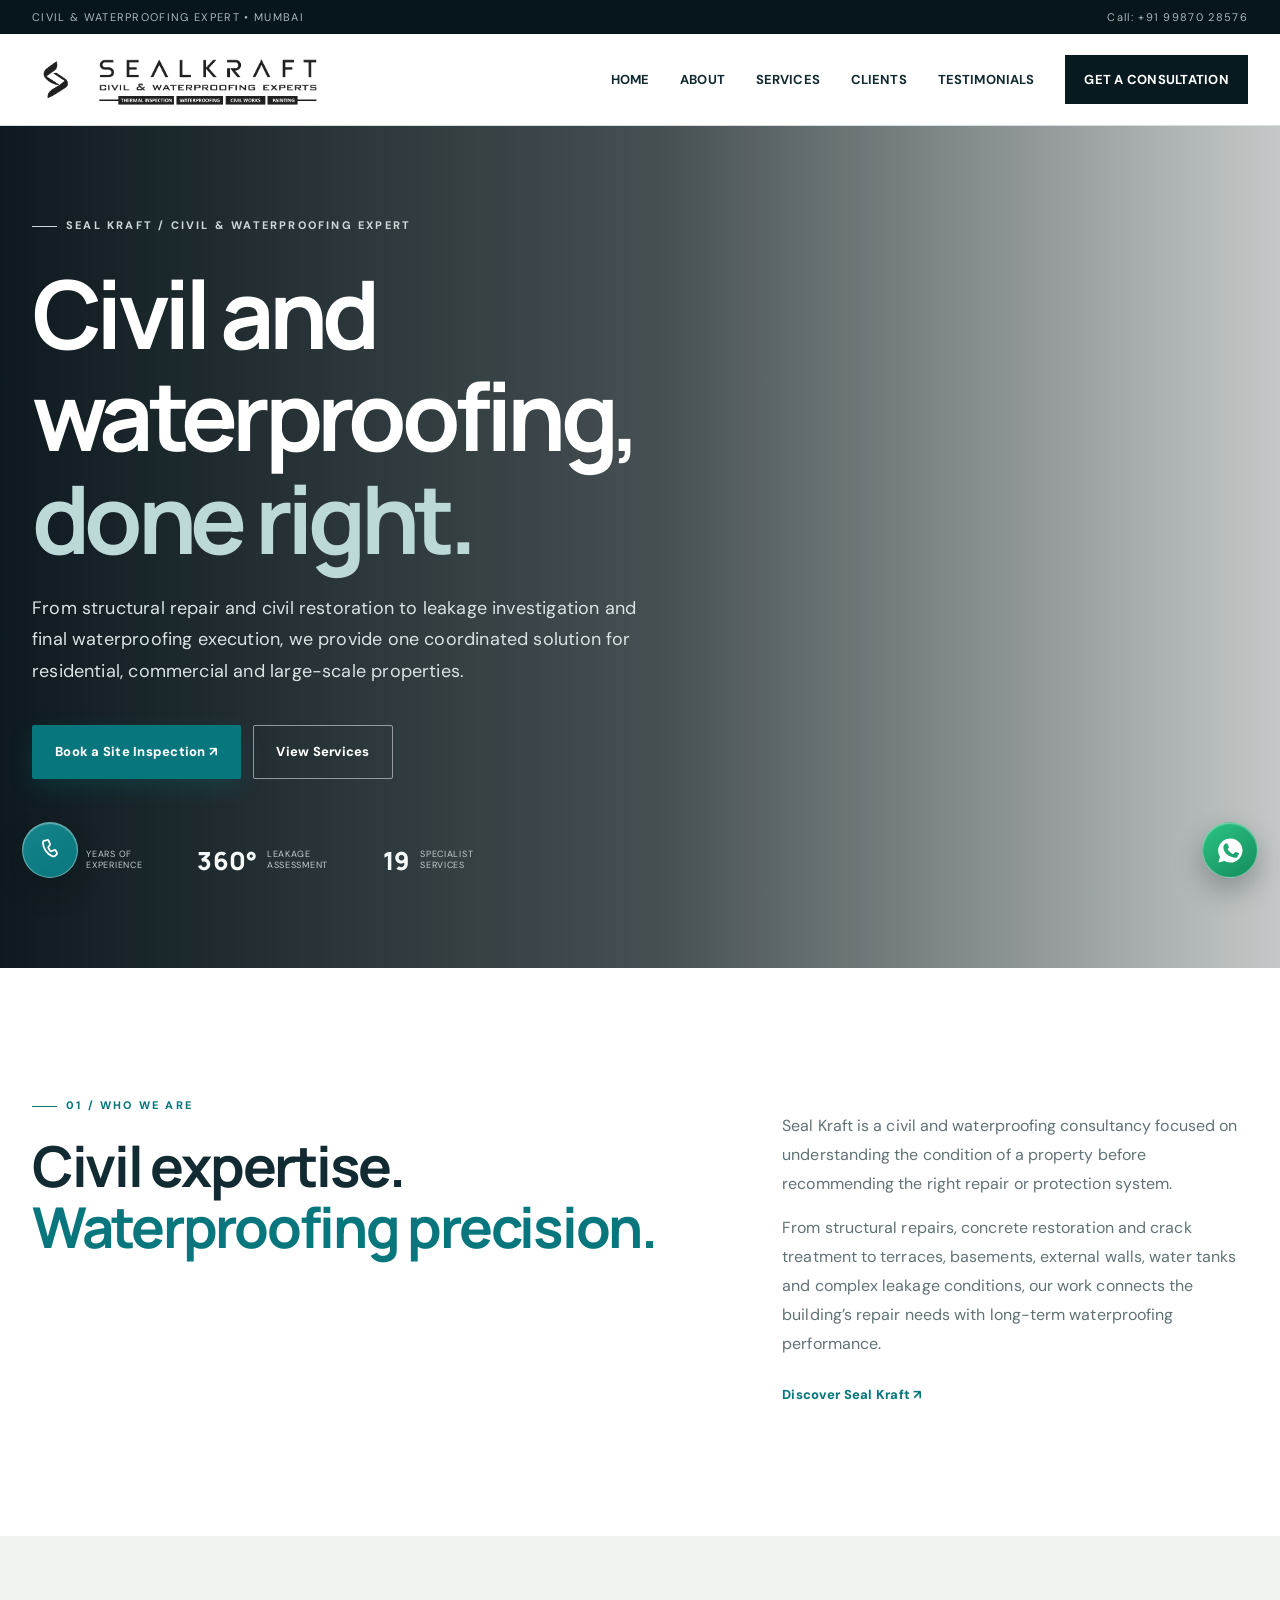
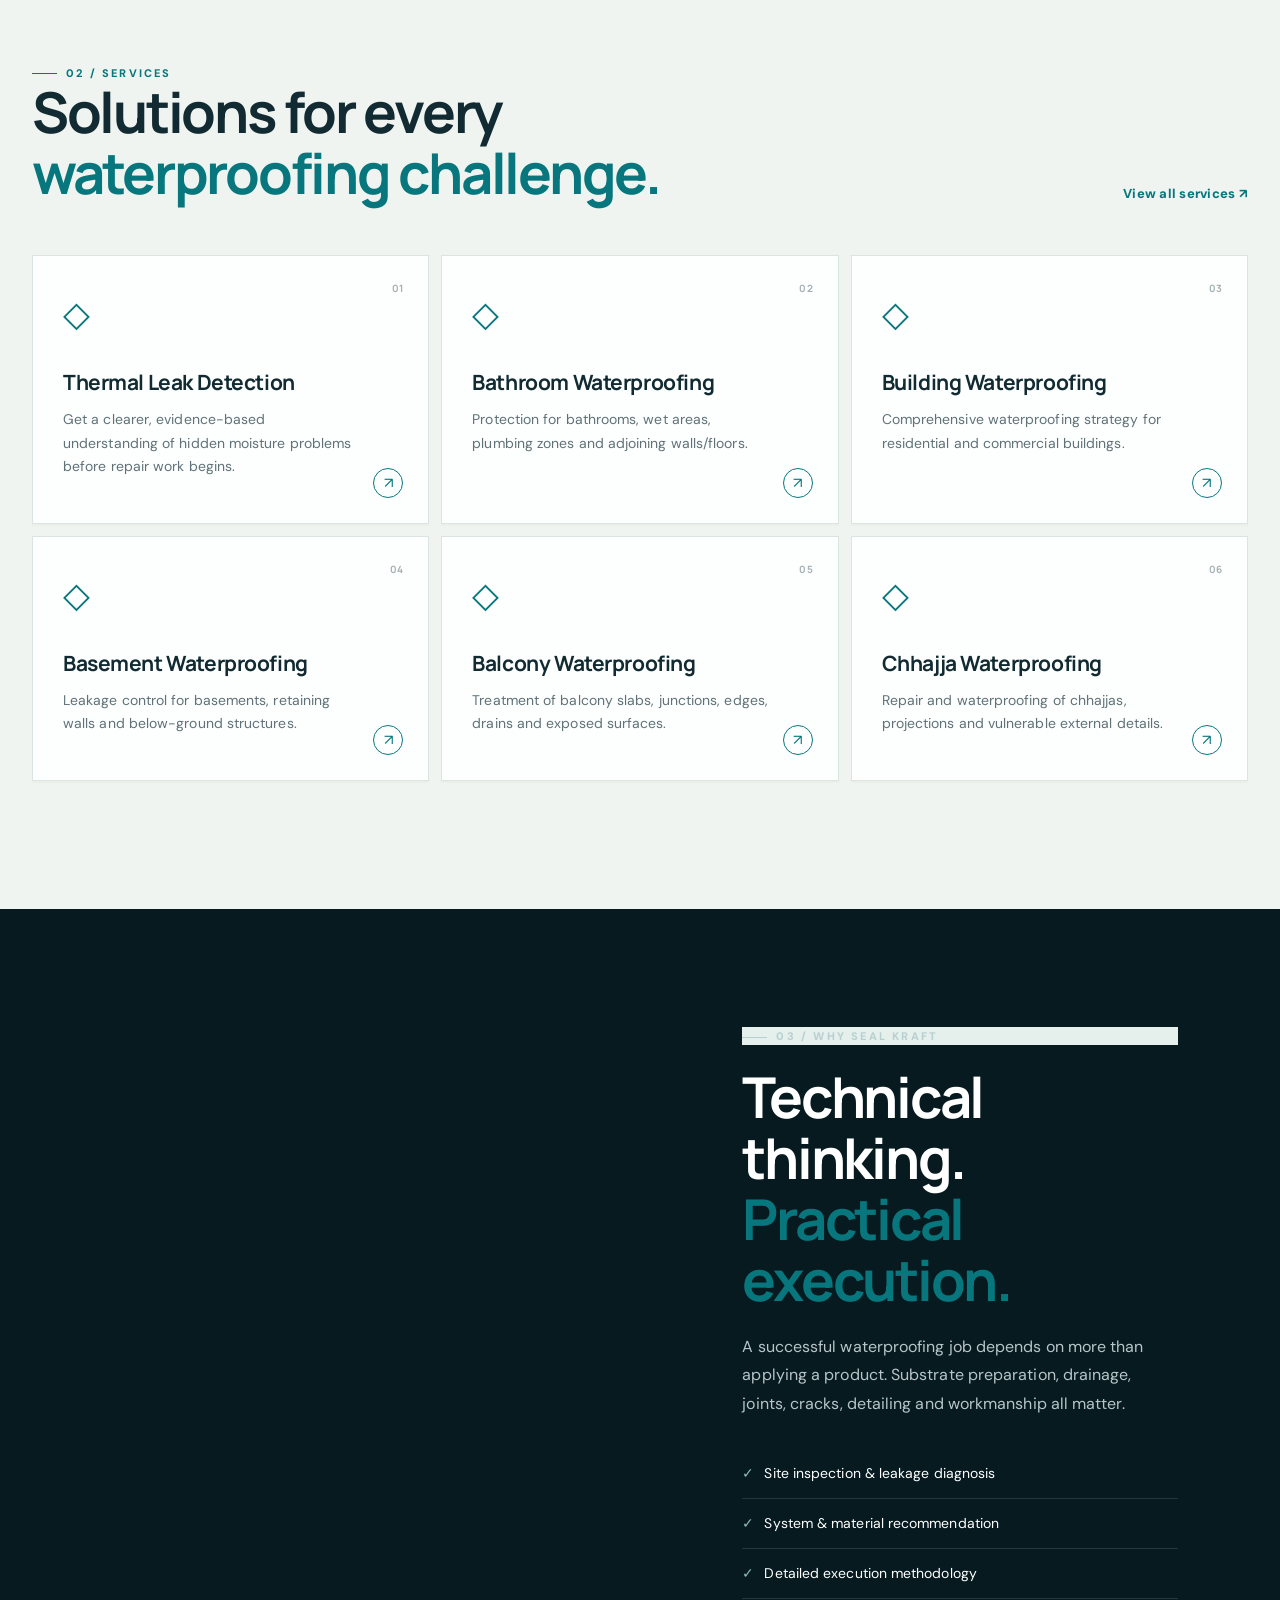
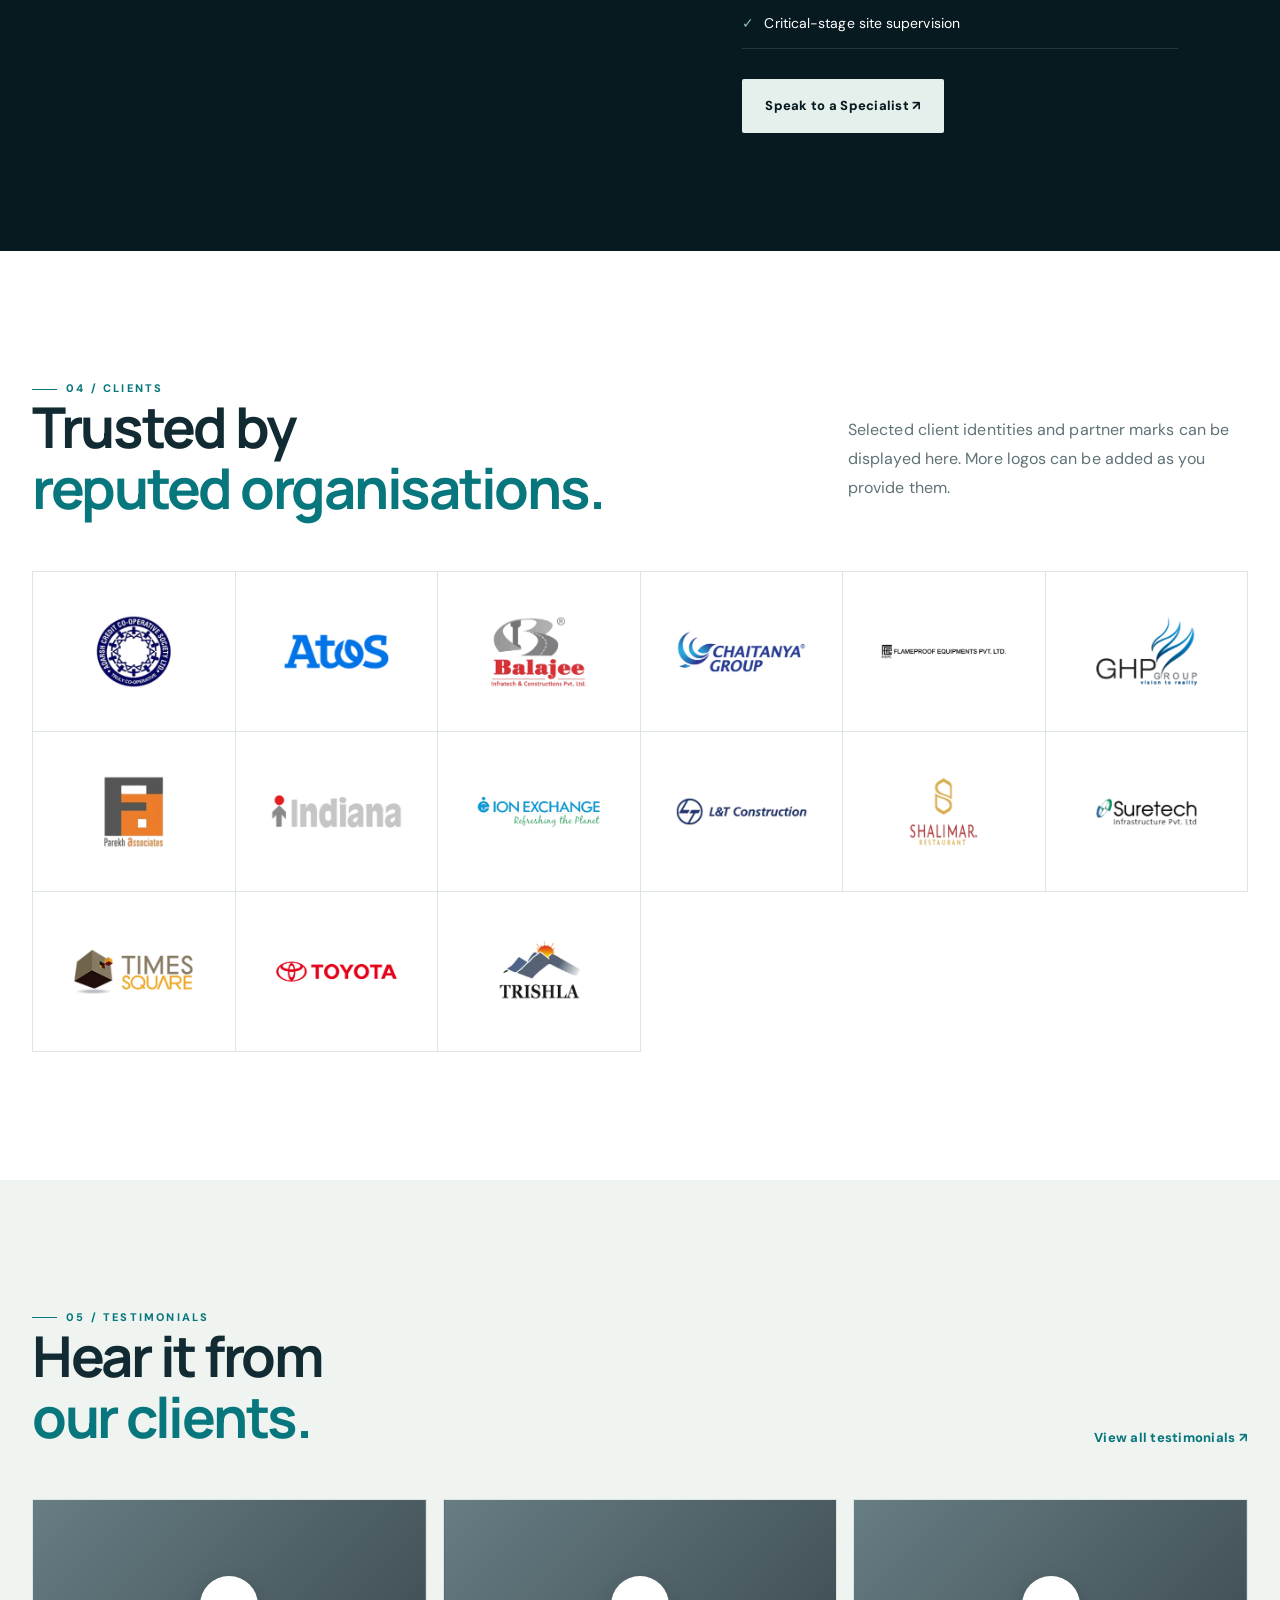
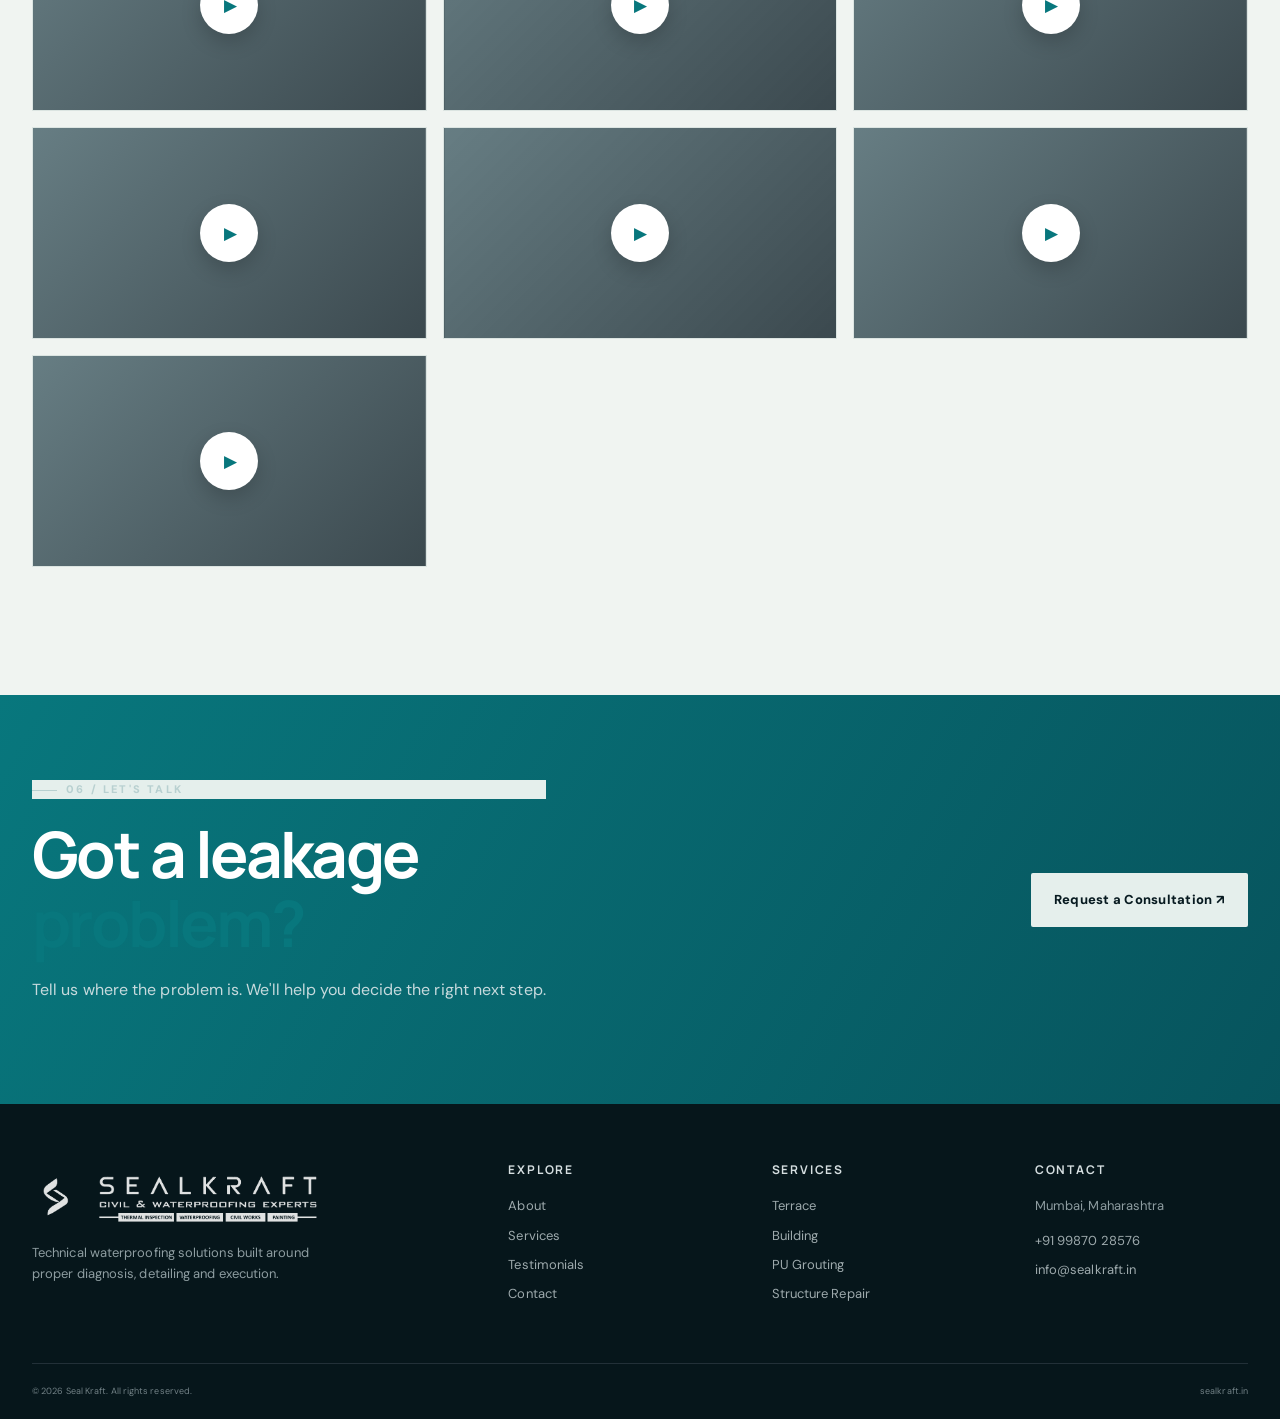
==== commit 7f9d168a: "Merge remote-tracking branch 'origin/main' into suhailtanwar-upload-sealkraft-project # Conflicts: #" ====
--- a/index.html
+++ b/index.html
@@ -25,84 +25,35 @@
 <div class="hero-stats"><div><b>25+</b><span>Years of<br>experience</span></div><div><b>360°</b><span>Leakage<br>assessment</span></div><div><b>19</b><span>Specialist<br>services</span></div></div>
 </div></section>
 
-<section class="section intro"><div class="container intro-grid"><div><span class="eyebrow">01 / WHO WE ARE</span><h2>Civil expertise.<br><em>Waterproofing precision.</em></h2></div><div><p>Seal Kraft is a civil and waterproofing consultancy focused on understanding the condition of a property before recommending the right repair or protection system.</p><p>From structural repairs, concrete restoration and crack treatment to terraces, basements, external walls, water tanks and complex leakage conditions, our work connects the building’s repair needs with long-term waterproofing performance.</p><a class="link" href="about.html">Discover Seal Kraft →</a></div></div></section>
+<section class="section intro"><div class="container intro-grid"><div><span class="eyebrow">01 / WHO WE ARE</span><h2>Civil expertise.<br><em>Waterproofing precision.</em></h2></div><div><p>Seal Kraft is a civil and waterproofing consultancy focused on understanding the condition of a property before recommending the right repair or protection system.</p><p>From structural repairs, concrete restoration and crack treatment to terraces, basements, external walls, water tanks and complex leakage conditions, our work connects the building’s repair needs with long-term waterproofing performance.</p><a class="link" href="about.html">Discover Seal Kraft ↗</a></div></div></section>
 
-<section class="section services-preview"><div class="container"><div class="section-title"><div><span class="eyebrow">02 / SERVICES</span><h2>Solutions for every<br><em>waterproofing challenge.</em></h2></div><a class="link" href="services.html">View all services →</a></div><a class="featured-service" href="services.html#thermal-leak-detection"><div class="featured-service-content"><span class="featured-service-label">FEATURED DIAGNOSTIC SERVICE</span><h3>Digital Thermal Detection</h3><p>Get a clearer, evidence-based understanding of hidden moisture problems before repair work begins. A combined thermal and moisture assessment maps temperature changes, air leaks, insulation gaps and damp areas without unnecessary damage, helping identify where to investigate and where to take precise readings.</p><p>After the inspection, you receive documented findings that show the suspected source, the affected area and the recommended next step. Visual and thermal evidence can also be used to confirm that repairs have addressed the problem, giving you confidence that moisture, mould and deterioration risks are being properly resolved.</p><span class="featured-service-link">Explore thermal inspection <b>↗</b></span></div><div class="featured-service-mark" aria-hidden="true"><span>THERMAL</span><strong>SCAN</strong><i></i></div></a><div class="service-grid"><a class="service-card" href="services.html#bathroom-waterproofing">
-      <span class="service-number">01</span><span class="service-arrow">↗</span>
-      <div class="service-icon">◇</div><h3>Bathroom Waterproofing</h3><p>Protection for bathrooms, wet areas, plumbing zones and adjoining walls/floors.</p>
-    </a>
+<section class="section services-preview"><div class="container"><div class="section-title"><div><span class="eyebrow">02 / SERVICES</span><h2>Solutions for every<br><em>waterproofing challenge.</em></h2></div><a class="link" href="services.html">View all services ↗</a></div>
+<div class="service-grid">
+<a class="service-card" href="services.html#thermal-leak-detection">
+  <span class="service-number">01</span><span class="service-arrow">↗</span>
+  <div class="service-icon">◇</div><h3>Thermal Leak Detection</h3><p>Get a clearer, evidence-based understanding of hidden moisture problems before repair work begins.</p>
+</a>
+<a class="service-card" href="services.html#bathroom-waterproofing">
+  <span class="service-number">02</span><span class="service-arrow">↗</span>
+  <div class="service-icon">◇</div><h3>Bathroom Waterproofing</h3><p>Protection for bathrooms, wet areas, plumbing zones and adjoining walls/floors.</p>
+</a>
 <a class="service-card" href="services.html#building-waterproofing">
-      <span class="service-number">02</span><span class="service-arrow">↗</span>
-      <div class="service-icon">◇</div><h3>Building Waterproofing</h3><p>Comprehensive waterproofing strategy for residential and commercial buildings.</p>
-    </a>
+  <span class="service-number">03</span><span class="service-arrow">↗</span>
+  <div class="service-icon">◇</div><h3>Building Waterproofing</h3><p>Comprehensive waterproofing strategy for residential and commercial buildings.</p>
+</a>
 <a class="service-card" href="services.html#basement-waterproofing">
-      <span class="service-number">03</span><span class="service-arrow">↗</span>
-      <div class="service-icon">◇</div><h3>Basement Waterproofing</h3><p>Leakage control for basements, retaining walls and below-ground structures.</p>
-    </a>
+  <span class="service-number">04</span><span class="service-arrow">↗</span>
+  <div class="service-icon">◇</div><h3>Basement Waterproofing</h3><p>Leakage control for basements, retaining walls and below-ground structures.</p>
+</a>
 <a class="service-card" href="services.html#balcony-waterproofing">
-      <span class="service-number">04</span><span class="service-arrow">↗</span>
-      <div class="service-icon">◇</div><h3>Balcony Waterproofing</h3><p>Treatment of balcony slabs, junctions, edges, drains and exposed surfaces.</p>
-    </a>
+  <span class="service-number">05</span><span class="service-arrow">↗</span>
+  <div class="service-icon">◇</div><h3>Balcony Waterproofing</h3><p>Treatment of balcony slabs, junctions, edges, drains and exposed surfaces.</p>
+</a>
 <a class="service-card" href="services.html#chhajja-waterproofing">
-      <span class="service-number">05</span><span class="service-arrow">↗</span>
-      <div class="service-icon">◇</div><h3>Chhajja Waterproofing</h3><p>Repair and waterproofing of chhajjas, projections and vulnerable external details.</p>
-    </a>
-<a class="service-card" href="services.html#commercial-waterproofing">
-      <span class="service-number">06</span><span class="service-arrow">↗</span>
-      <div class="service-icon">◇</div><h3>Commercial Waterproofing</h3><p>Planned waterproofing solutions for offices, retail, hotels and commercial assets.</p>
-    </a>
-<a class="service-card" href="services.html#concrete-waterproofing">
-      <span class="service-number">07</span><span class="service-arrow">↗</span>
-      <div class="service-icon">◇</div><h3>Concrete Waterproofing</h3><p>Protection of concrete surfaces and critical construction joints from water ingress.</p>
-    </a>
-<a class="service-card" href="services.html#dead-wall-waterproofing">
-      <span class="service-number">08</span><span class="service-arrow">↗</span>
-      <div class="service-icon">◇</div><h3>Dead Wall Waterproofing</h3><p>Damp-wall and blind-wall solutions designed around the source of moisture.</p>
-    </a>
-<a class="service-card" href="services.html#jacuzzi-waterproofing">
-      <span class="service-number">09</span><span class="service-arrow">↗</span>
-      <div class="service-icon">◇</div><h3>Jacuzzi Waterproofing</h3><p>Specialist waterproofing for jacuzzi and wet-area structures.</p>
-    </a>
-<a class="service-card" href="services.html#podium-waterproofing">
-      <span class="service-number">10</span><span class="service-arrow">↗</span>
-      <div class="service-icon">◇</div><h3>Podium Waterproofing</h3><p>Waterproofing systems for podium slabs, parking areas, gardens and decks.</p>
-    </a>
-<a class="service-card" href="services.html#pu-grouting">
-      <span class="service-number">11</span><span class="service-arrow">↗</span>
-      <div class="service-icon">◇</div><h3>PU Grouting</h3><p>Targeted injection grouting for active leaks, cracks, joints and difficult-to-access areas.</p>
-    </a>
-<a class="service-card" href="services.html#swimming-pool-waterproofing">
-      <span class="service-number">12</span><span class="service-arrow">↗</span>
-      <div class="service-icon">◇</div><h3>Swimming Pool Waterproofing</h3><p>Water-retaining structure waterproofing and leakage-control solutions.</p>
-    </a>
-<a class="service-card" href="services.html#terrace-waterproofing">
-      <span class="service-number">13</span><span class="service-arrow">↗</span>
-      <div class="service-icon">◇</div><h3>Terrace Waterproofing</h3><p>Assessment and waterproofing of terraces, roofs, parapets, drains and joints.</p>
-    </a>
-<a class="service-card" href="services.html#wall-crack-waterproofing">
-      <span class="service-number">14</span><span class="service-arrow">↗</span>
-      <div class="service-icon">◇</div><h3>Wall Crack Waterproofing</h3><p>Diagnosis and sealing of cracks that permit moisture ingress.</p>
-    </a>
-<a class="service-card" href="services.html#water-tank-waterproofing">
-      <span class="service-number">15</span><span class="service-arrow">↗</span>
-      <div class="service-icon">◇</div><h3>Water Tank Waterproofing</h3><p>Water-retaining tank waterproofing with attention to substrate and detailing.</p>
-    </a>
-<a class="service-card" href="services.html#structure-repair">
-      <span class="service-number">16</span><span class="service-arrow">↗</span>
-      <div class="service-icon">◇</div><h3>Structure Repair</h3><p>Repair planning for damaged concrete, cracks, exposed reinforcement and deterioration.</p>
-    </a>
-<a class="service-card" href="services.html#thermal-leak-detection">
-      <span class="service-number">17</span><span class="service-arrow">↗</span>
-      <div class="service-icon">◇</div><h3>Thermal Leak Detection</h3><p>Non-destructive investigation to help locate hidden moisture and leakage paths.</p>
-    </a>
-<a class="service-card" href="services.html#external-wall-waterproofing">
-      <span class="service-number">18</span><span class="service-arrow">↗</span>
-      <div class="service-icon">◇</div><h3>External Wall Waterproofing</h3><p>Weather-facing wall protection against rain penetration and dampness.</p>
-    </a>
-<a class="service-card" href="services.html#expansion-joint-waterproofing">
-      <span class="service-number">19</span><span class="service-arrow">↗</span>
-      <div class="service-icon">◇</div><h3>Expansion Joint Waterproofing</h3><p>Detailing and sealing of movement joints where conventional coatings can fail.</p>
-    </a></div></div></section>
+  <span class="service-number">06</span><span class="service-arrow">↗</span>
+  <div class="service-icon">◇</div><h3>Chhajja Waterproofing</h3><p>Repair and waterproofing of chhajjas, projections and vulnerable external details.</p>
+</a>
+</div></div></section>
 
 <section class="split-banner"><div class="split-photo"></div><div class="split-copy"><span class="eyebrow light">03 / WHY SEAL KRAFT</span><h2>Technical thinking.<br><em>Practical execution.</em></h2><p>A successful waterproofing job depends on more than applying a product. Substrate preparation, drainage, joints, cracks, detailing and workmanship all matter.</p><ul><li>Site inspection & leakage diagnosis</li><li>System & material recommendation</li><li>Detailed execution methodology</li><li>Critical-stage site supervision</li></ul><a class="btn light" href="contact.html">Speak to a Specialist ↗</a></div></section>
 
@@ -124,27 +75,13 @@
 <div class="client-logo"><img src="assets/clients/Trishla.webp" alt="Trishla"></div>
 </div></div></section>
 
-<section class="section testimonials"><div class="container"><div class="section-title"><div><span class="eyebrow">05 / TESTIMONIALS</span><h2>Hear it from<br><em>our clients.</em></h2></div><a class="link" href="testimonials.html">View all testimonials →</a></div><div class="video-grid"><a class="video-card" href="https://www.youtube.com/watch?v=xgzobho7aHk" target="_blank" rel="noopener">
-      <div class="video-thumb"><span class="play">▶</span></div>
-    </a>
-<a class="video-card" href="https://www.youtube.com/watch?v=THMpQrRjcxA" target="_blank" rel="noopener">
-      <div class="video-thumb"><span class="play">▶</span></div>
-    </a>
-<a class="video-card" href="https://www.youtube.com/watch?v=SOLrWnBddtc" target="_blank" rel="noopener">
-      <div class="video-thumb"><span class="play">▶</span></div>
-    </a>
-<a class="video-card" href="https://www.youtube.com/watch?v=mj1qhgedcSM" target="_blank" rel="noopener">
-      <div class="video-thumb"><span class="play">▶</span></div>
-    </a>
-<a class="video-card" href="https://www.youtube.com/watch?v=Kjx_qv8whG8" target="_blank" rel="noopener">
-      <div class="video-thumb"><span class="play">▶</span></div>
-    </a>
-<a class="video-card" href="https://www.youtube.com/watch?v=TpdsX17Yxac" target="_blank" rel="noopener">
-      <div class="video-thumb"><span class="play">▶</span></div>
-    </a>
-<a class="video-card" href="https://www.youtube.com/watch?v=VBliOKcWoKc" target="_blank" rel="noopener">
-      <div class="video-thumb"><span class="play">▶</span></div>
-    </a></div></div></section>
+<section class="section testimonials"><div class="container"><div class="section-title"><div><span class="eyebrow">05 / TESTIMONIALS</span><h2>Hear it from<br><em>our clients.</em></h2></div><a class="link" href="testimonials.html">View all testimonials ↗</a></div><div class="video-grid"><a class="video-card" href="https://www.youtube.com/watch?v=xgzobho7aHk" target="_blank" rel="noopener"><div class="video-thumb"><span class="play">▶</span></div></a>
+<a class="video-card" href="https://www.youtube.com/watch?v=THMpQrRjcxA" target="_blank" rel="noopener"><div class="video-thumb"><span class="play">▶</span></div></a>
+<a class="video-card" href="https://www.youtube.com/watch?v=SOLrWnBddtc" target="_blank" rel="noopener"><div class="video-thumb"><span class="play">▶</span></div></a>
+<a class="video-card" href="https://www.youtube.com/watch?v=mj1qhgedcSM" target="_blank" rel="noopener"><div class="video-thumb"><span class="play">▶</span></div></a>
+<a class="video-card" href="https://www.youtube.com/watch?v=Kjx_qv8whG8" target="_blank" rel="noopener"><div class="video-thumb"><span class="play">▶</span></div></a>
+<a class="video-card" href="https://www.youtube.com/watch?v=TpdsX17Yxac" target="_blank" rel="noopener"><div class="video-thumb"><span class="play">▶</span></div></a>
+<a class="video-card" href="https://www.youtube.com/watch?v=VBliOKcWoKc" target="_blank" rel="noopener"><div class="video-thumb"><span class="play">▶</span></div></a></div></div></section>
 
 <section class="cta"><div class="container cta-inner"><div><span class="eyebrow light">06 / LET'S TALK</span><h2>Got a leakage<br><em>problem?</em></h2><p>Tell us where the problem is. We'll help you decide the right next step.</p></div><a class="btn light" href="contact.html">Request a Consultation ↗</a></div></section>
 </main><footer class="footer"><div class="container footer-grid">
@@ -153,6 +90,6 @@
 <div><h4>Services</h4><a href="services.html">Terrace</a><a href="services.html">Building</a><a href="services.html">PU Grouting</a><a href="services.html">Structure Repair</a></div>
 <div><h4>Contact</h4><p>Mumbai, Maharashtra</p><a href="tel:+919987028576">+91 99870 28576</a><a href="mailto:info@sealkraft.in">info@sealkraft.in</a></div>
 </div><div class="container footer-bottom"><span>© 2026 Seal Kraft. All rights reserved.</span><span>sealkraft.in</span></div></footer>
-<a class="floating-action call" href="tel:+919987028576" aria-label="Call Seal Kraft"><svg viewBox="0 0 24 24" aria-hidden="true"><path d="M6.6 2.8 9.1 2c.6-.2 1.2.1 1.5.7l1.4 3.2c.2.5.1 1-.3 1.4L10 8.9c1 2.1 2.7 3.8 4.8 4.8l1.6-1.7c.4-.4.9-.5 1.4-.3l3.2 1.4c.6.3.9.9.7 1.5l-.8 2.5c-.2.6-.7 1-1.3 1C10.5 18 6 13.5 5.9 4.1c0-.6.3-1.1.7-1.3Z"/></svg></a>
-<a class="floating-action wa" href="https://wa.me/919987028576" target="_blank" rel="noopener" aria-label="Chat with Seal Kraft on WhatsApp"><svg viewBox="0 0 24 24" aria-hidden="true"><path d="M12 2a9.8 9.8 0 0 0-8.5 14.7L2 22l5.5-1.4A9.8 9.8 0 1 0 12 2Zm0 17.8c-1.5 0-2.9-.4-4.1-1.2l-.3-.2-3.3.8.9-3.2-.2-.3A7.8 7.8 0 1 1 12 19.8Zm4.3-5.8c-.2-.1-1.3-.7-1.5-.8-.2-.1-.4-.1-.6.1l-.7.9c-.2.2-.3.2-.5.1a6.2 6.2 0 0 1-3.1-2.7c-.2-.3 0-.4.1-.5l.4-.5c.1-.1.1-.3.2-.4 0-.1 0-.3-.1-.4l-.7-1.7c-.2-.5-.4-.4-.6-.4h-.5c-.2 0-.4.1-.5.3-.2.2-.8.8-.8 1.9s.8 2.2.9 2.3c.1.2 1.6 2.5 3.9 3.4 2.3.9 2.3.6 2.7.6.4 0 1.3-.5 1.5-1 .2-.5.2-.9.1-1-.1-.1-.3-.1-.6-.2Z"/></svg></a>
-<script src="script.js"></script></body></html>+<a class="floating-action call" href="tel:+919987028576" aria-label="Call Seal Kraft"><svg viewBox="0 0 24 24" aria-hidden="true"><path d="M6.6 2.8 9.1 2c.6-.2 1.2.1 1.5.7l1.4 3.2c.2.5.1 1-.3 1.4L10.4 9c-.2.3-.2.7 0 1l1.6 2.6c.3.6.9.8 1.5.6l2.8-1.1c.5-.2 1.1-.1 1.4.4l1.2 2.2c.3.6.2 1.4-.3 1.8l-1.5 1.3c-.7.6-1.7.8-2.5.5-2.6-1-5.3-3.1-7.1-5.8-1.4-2.2-2.3-4.8-2.5-7.3-.2-.9.1-1.9.8-2.5z"/></svg></a>
+<a class="floating-action wa" href="https://wa.me/919987028576" target="_blank" rel="noopener" aria-label="Chat with Seal Kraft on WhatsApp"><svg viewBox="0 0 24 24" aria-hidden="true"><path d="M12 2a10 10 0 0 0-8.7 15.2L2 22l5-1.3A10 10 0 1 0 12 2Zm5.9 14.9c-.2.5-1.2 1.1-1.7 1.1-.5.1-1.1.1-3.5-.8-3-.9-4.9-3.4-5.1-3.6-.2-.2-1.5-2-1.5-3.8 0-1.8.9-2.7 1.2-3.1.3-.3.7-.4 1-.4h.7c.2 0 .5 0 .7.5.2.6.8 2 .9 2.1.1.2.1.4 0 .6-.1.2-.2.4-.4.6-.1.1-.3.3-.4.5-.1.1-.2.3-.1.5.1.2.8 1.3 1.7 2.1 1.2 1.1 2.1 1.4 2.4 1.6.3.2.5.1.7-.1.2-.2.9-.9 1.2-1.3.3-.3.6-.3.9-.2.3.1 2 .9 2.3 1 .3.2.3.4.2.6-.1.2-.7 1.1-1.1 1.4Z"/></svg></a>
+<script src="script.js"></script></body></html>
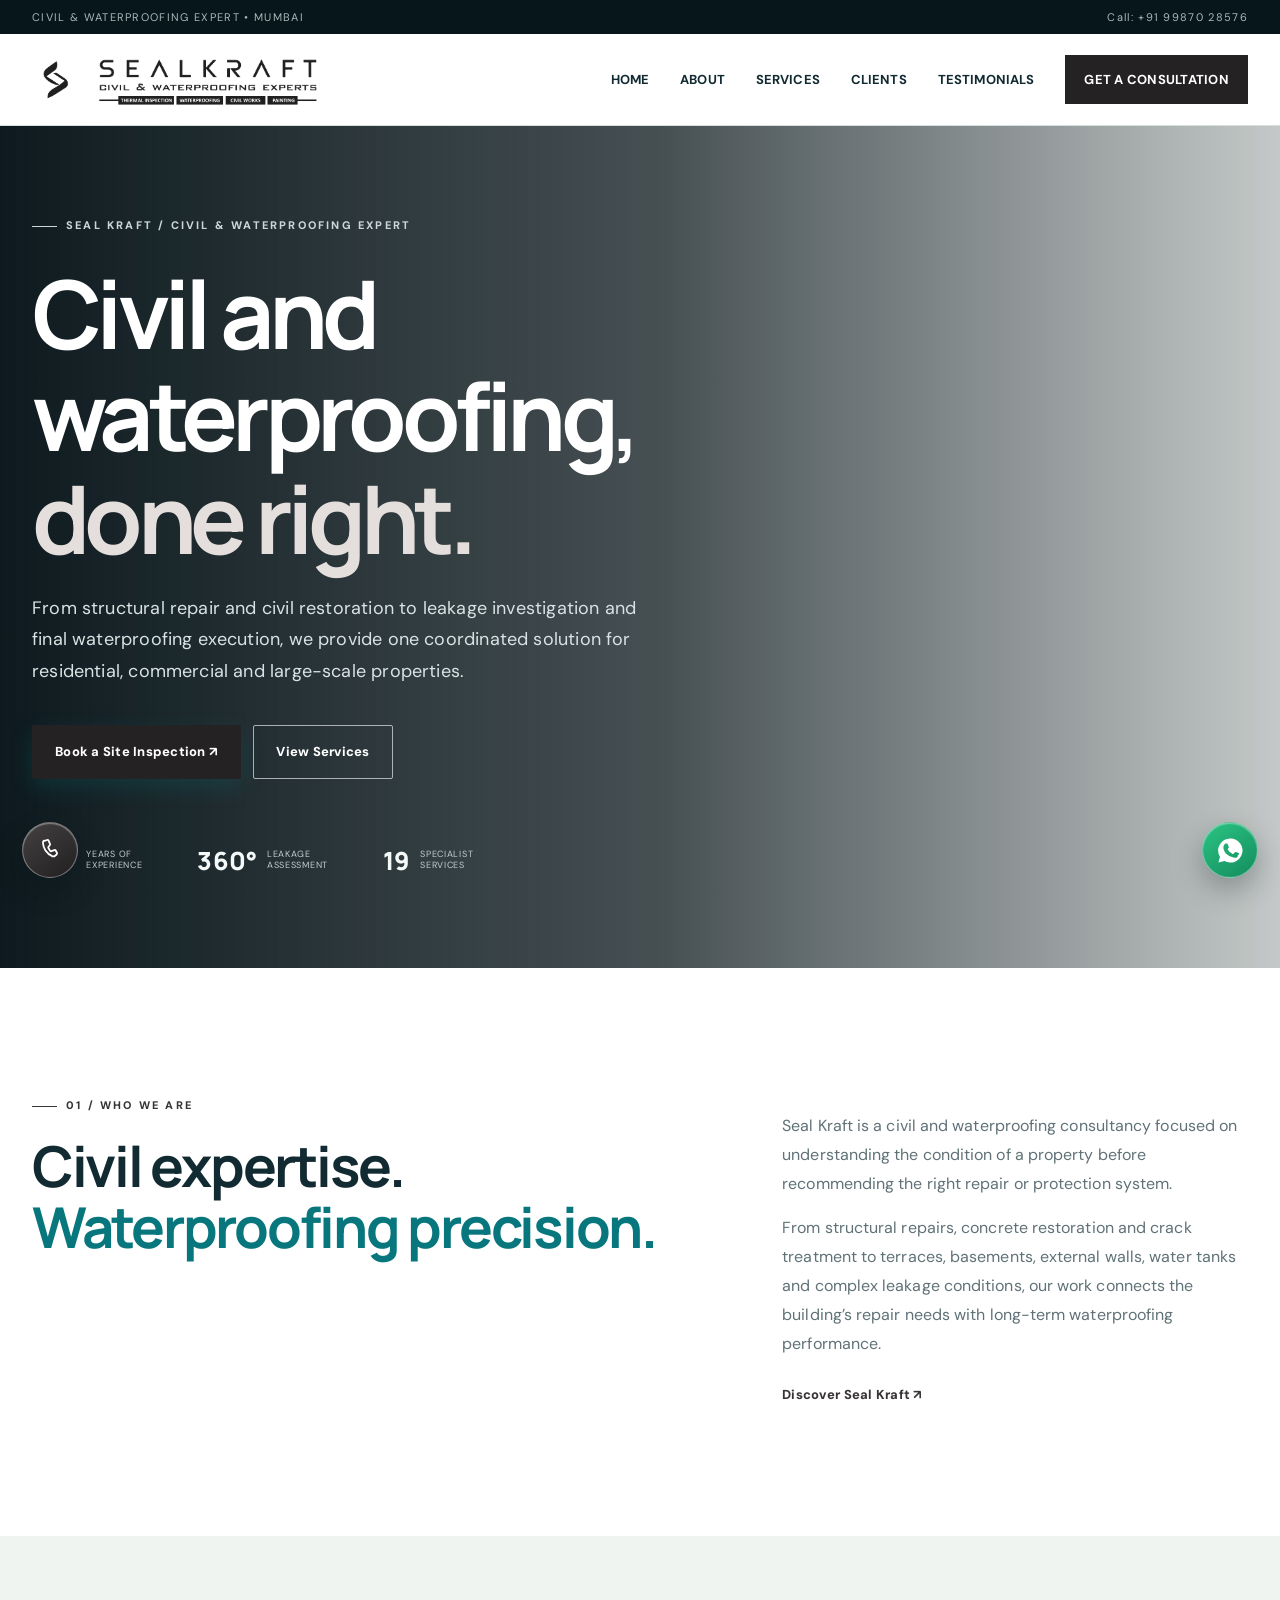
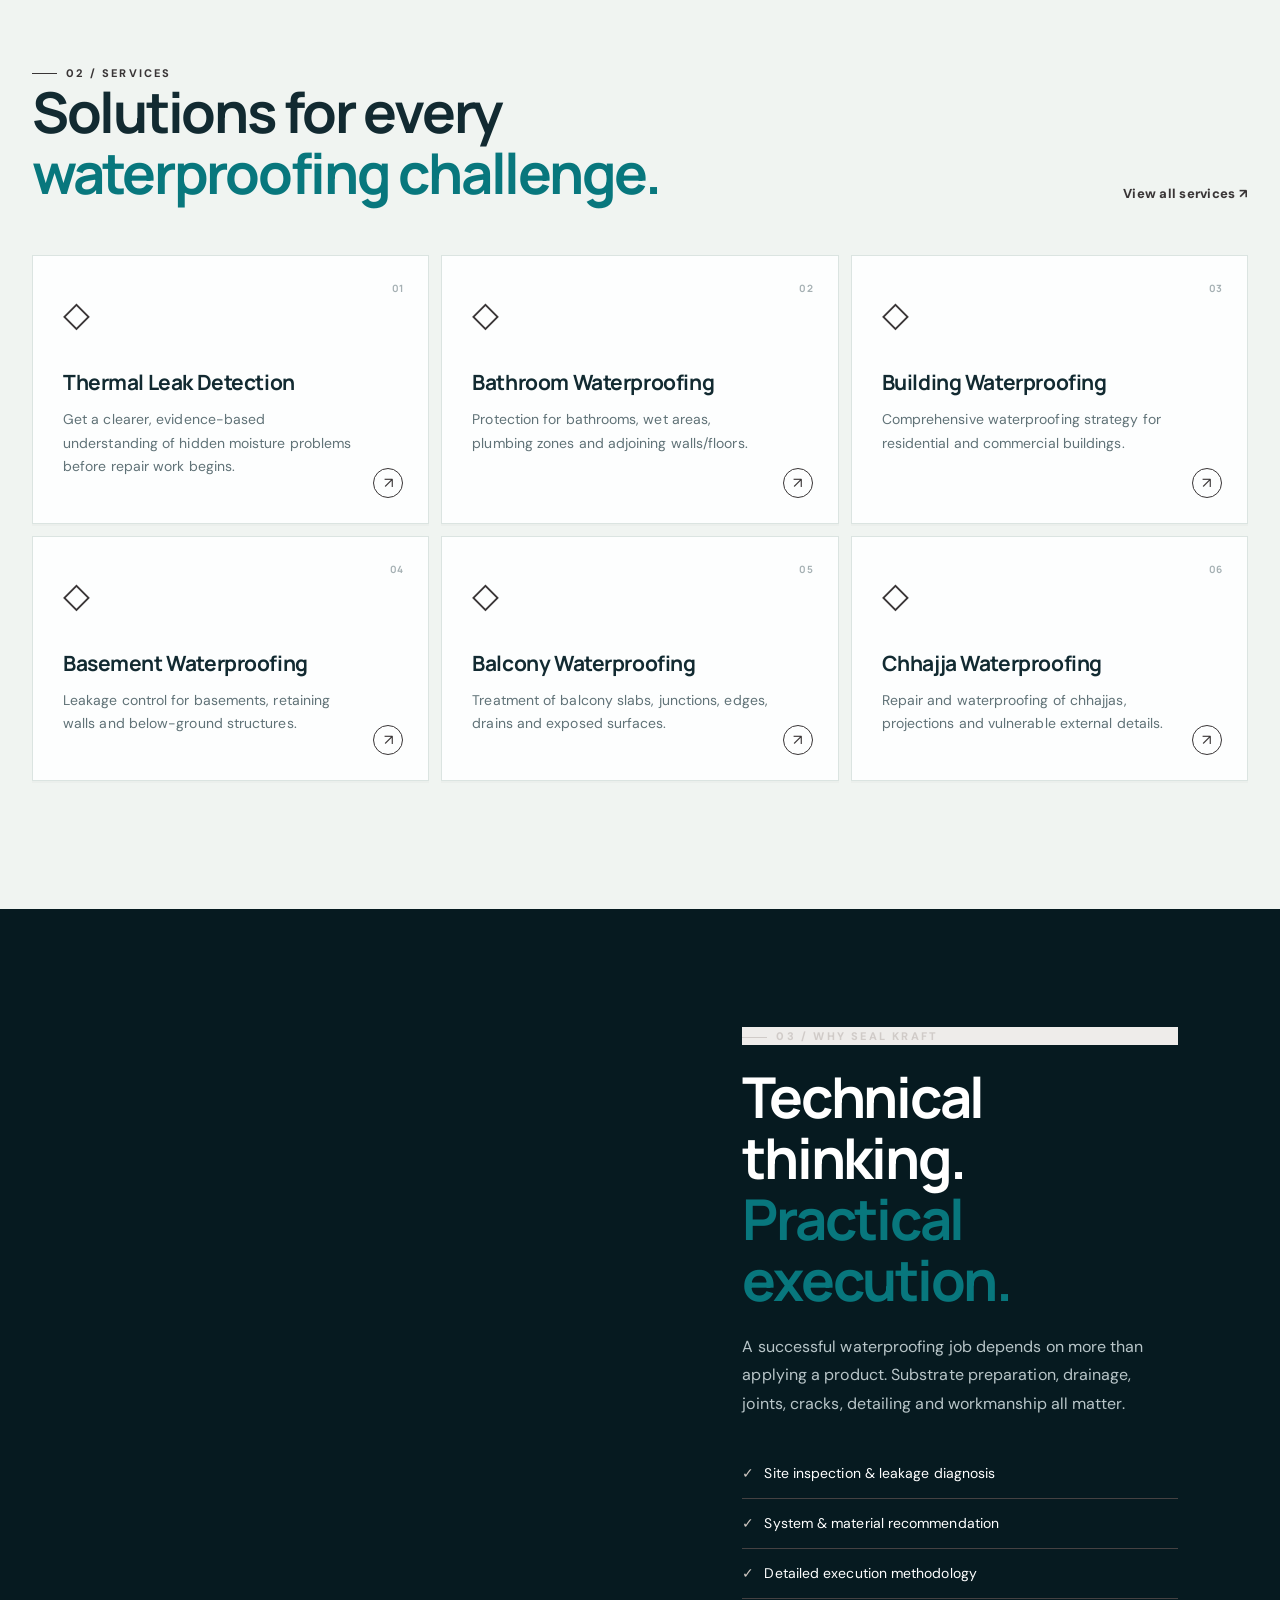
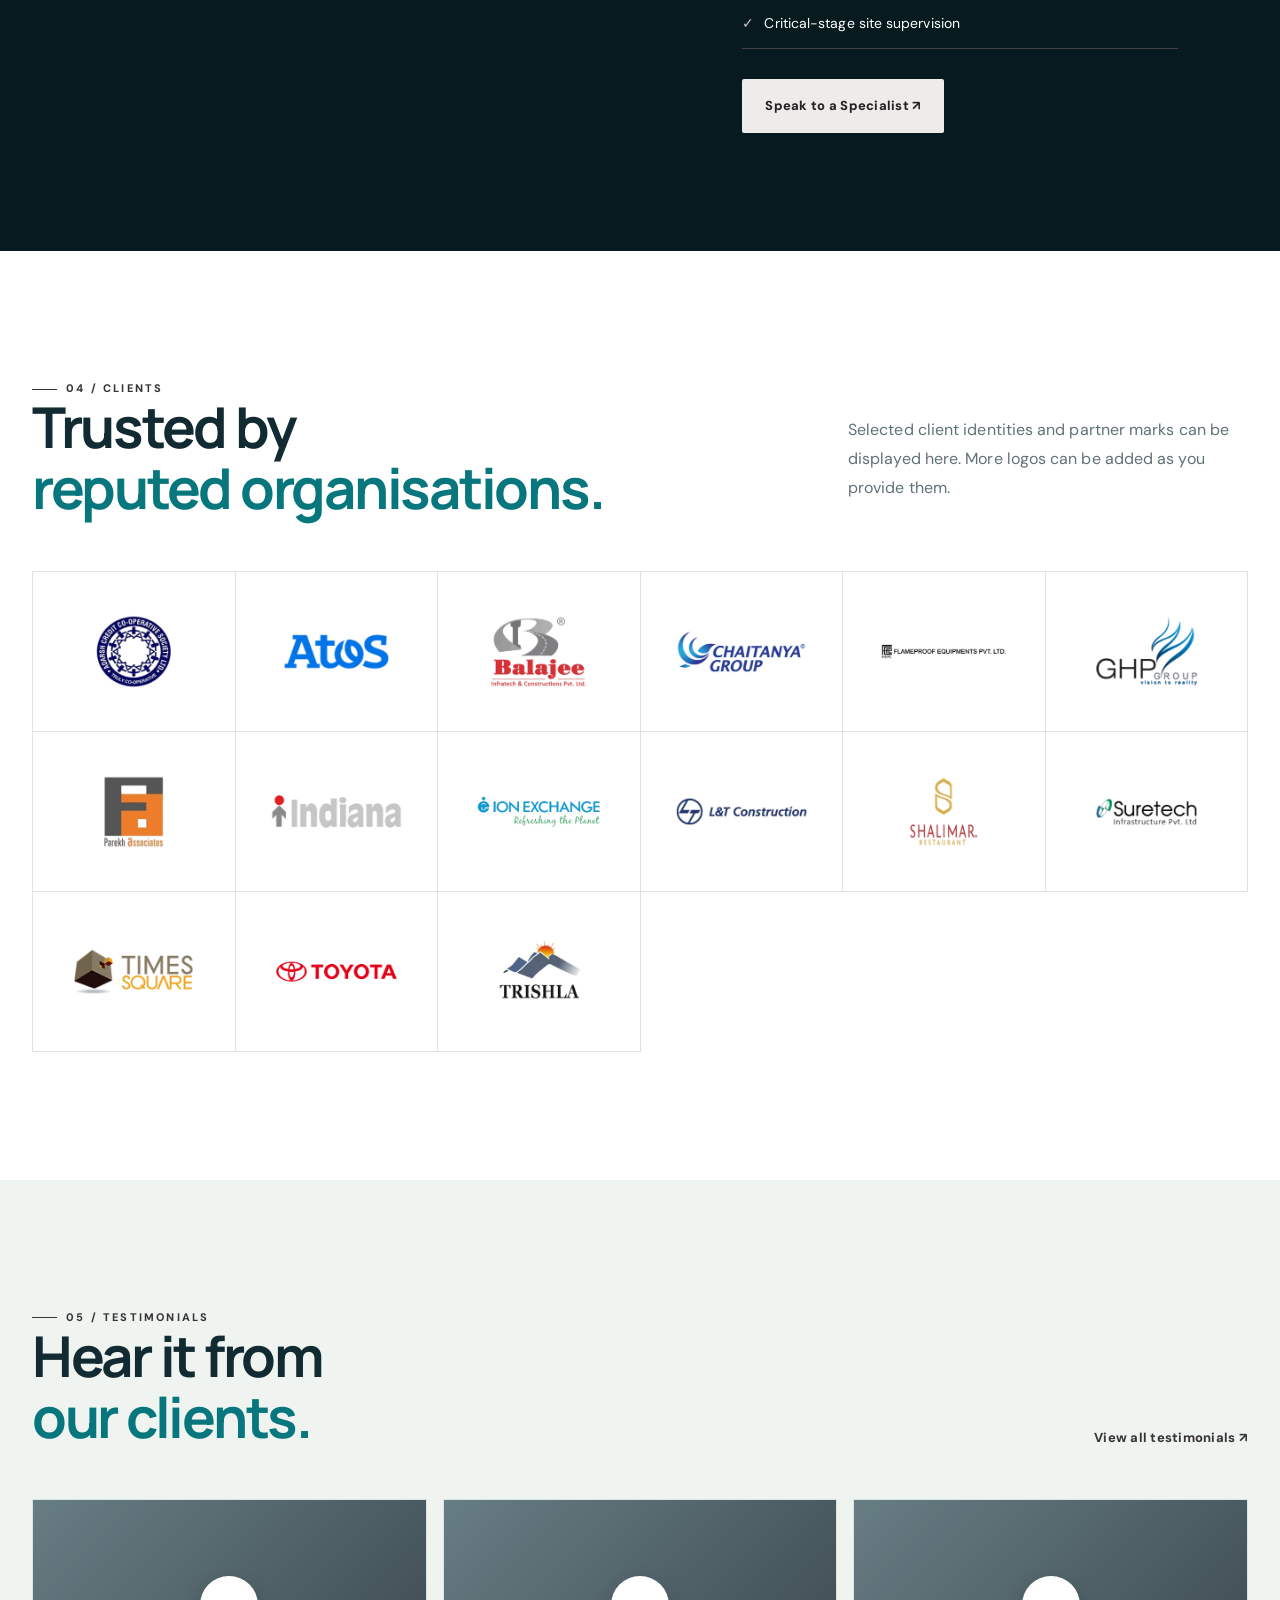
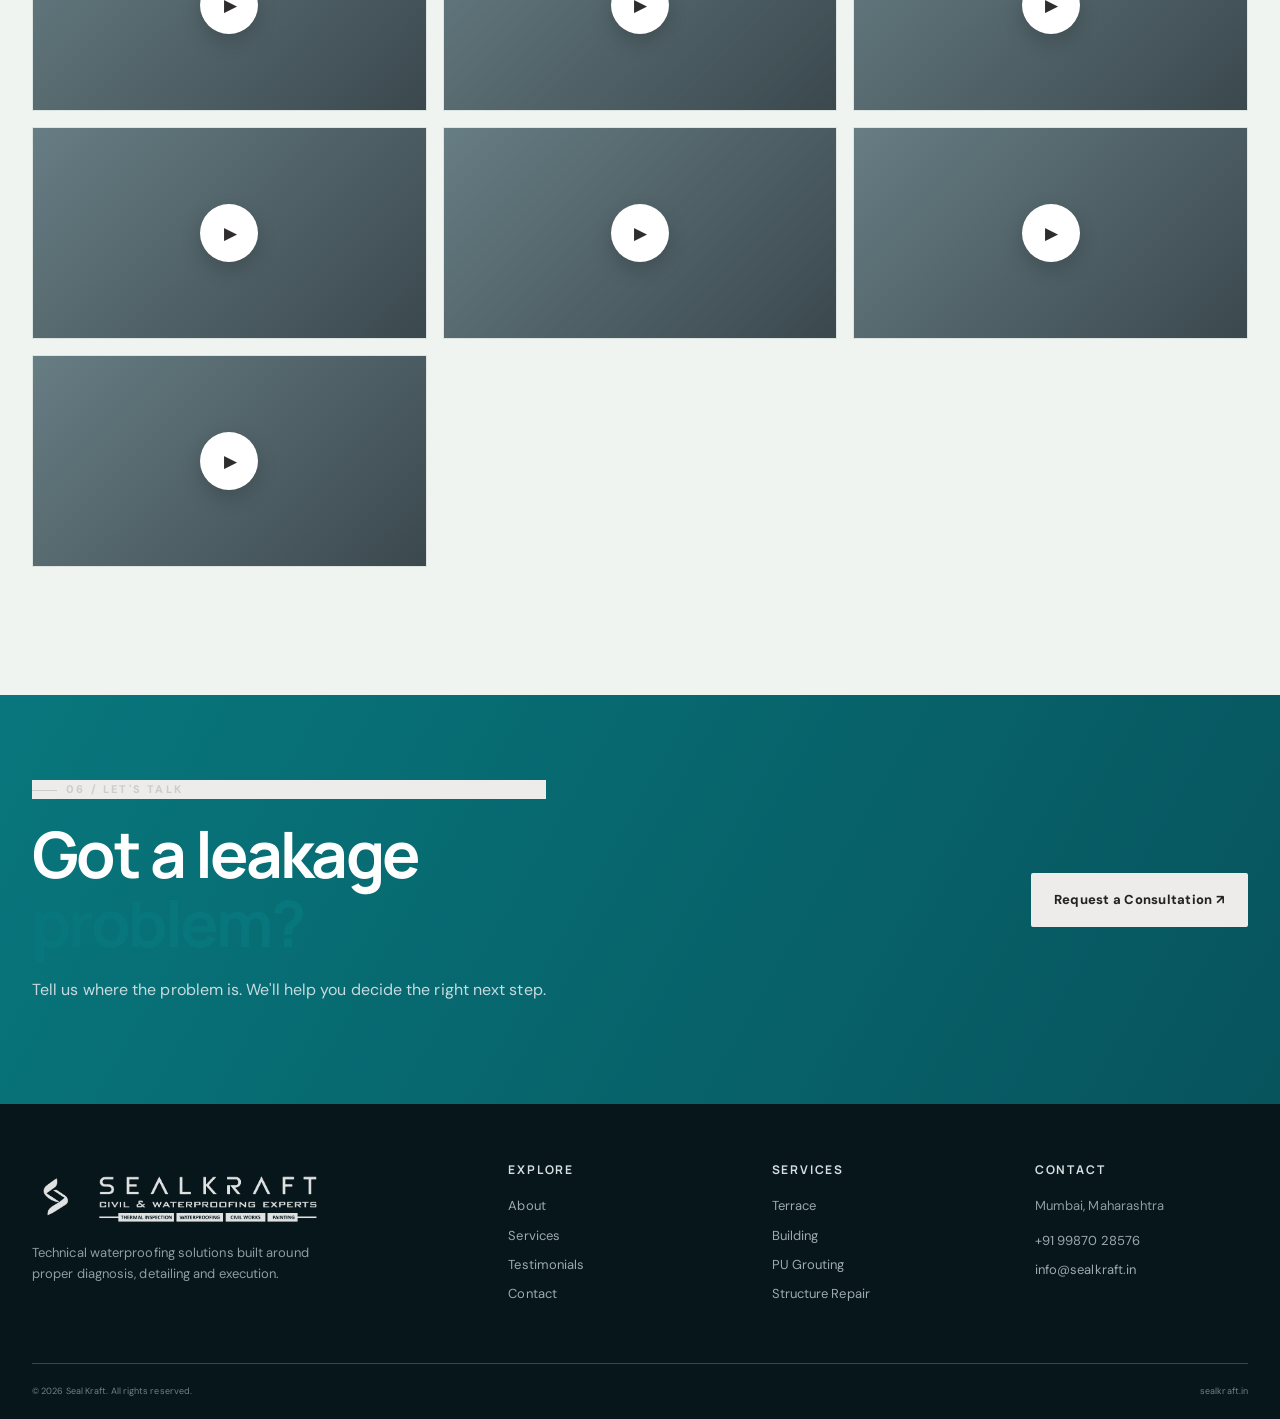
==== commit 1f8cb3ee: "Align website theme with Seal Kraft logo Co-authored-by: Copilot App <223556219+Copilot@users.norepl" ====
--- a/index.html
+++ b/index.html
@@ -4,7 +4,7 @@
 <link rel="preconnect" href="https://fonts.googleapis.com">
 <link rel="preconnect" href="https://fonts.gstatic.com" crossorigin>
 <link href="https://fonts.googleapis.com/css2?family=DM+Sans:wght@400;500;600;700&family=Manrope:wght@600;700;800&display=swap" rel="stylesheet">
-<link rel="stylesheet" href="style.css?v=uploaded-brand-logo"></head><body>
+<link rel="stylesheet" href="style.css?v=monochrome-brand-theme"></head><body>
 <div class="topline"><div class="container topline-inner"><span>CIVIL & WATERPROOFING EXPERT • MUMBAI</span><span>Call: +91 99870 28576</span></div></div>
 <header class="site-header"><div class="container nav">
 <a class="logo" href="index.html" aria-label="Seal Kraft — Civil and Waterproofing Experts"><img class="logo-symbol" src="assets/brand/seal-kraft-symbol.png" alt=""><img class="logo-wordmark" src="assets/brand/seal-kraft-wordmark.png" alt="Seal Kraft — Civil and Waterproofing Experts"></a>
--- a/style.css
+++ b/style.css
@@ -33,6 +33,52 @@
 .video-card:nth-child(7) .video-thumb{background-image:linear-gradient(135deg,rgba(21,56,65,.65),rgba(10,27,34,.8)),url("https://img.youtube.com/vi/VBliOKcWoKc/hqdefault.jpg")}
 @media(max-width:900px){.site-header{height:76px}.nav-links.open{top:76px;box-shadow:0 16px 24px rgba(7,17,23,.12)}.nav-links a{padding:8px 0}.hero-content{padding:55px 0}.hero h1{font-size:clamp(50px,9vw,76px)}}
 @media(max-width:600px){.topline{font-size:9px}.site-header{height:70px}.nav-links.open{top:70px}.logo b{font-size:17px}.logo small{font-size:6px}.hero{min-height:640px}.hero p{font-size:15px}.hero-stats{gap:16px}.hero-stats b{font-size:19px}.hero-actions .btn{width:100%}.floating-action{bottom:16px;width:50px;height:50px}.call{left:16px}.wa{right:16px}}
+
+/* Brand palette: monochrome to match the supplied Seal Kraft identity */
+:root{--ink:#252223;--muted:#6d6868;--paper:#f5f4f3;--white:#fff;--dark:#211f20;--teal:#302d2e;--line:#dedbd9;--gold:#99918c}
+body{color:var(--ink);background:var(--paper)}
+.topline{background:#211f20;color:#d4d0ce}
+.site-header{border-bottom-color:#e2dfdd}
+.nav-links a:not(.nav-button):hover,.link,.eyebrow,.service-icon,.service-arrow,.cap-grid span,.service-list .service-number,.contact-details small{color:#393536}
+.nav-links a:not(.nav-button):after{background:#393536}
+.nav-button,.primary{background:#252223;color:#fff}
+.nav-button:hover,.primary:hover{background:#454142}
+.outline{border-color:rgba(255,255,255,.62)}
+.light{background:#eeecea;color:#252223}
+.hero-shade{background:linear-gradient(90deg,rgba(24,22,22,.95),rgba(24,22,22,.72) 55%,rgba(24,22,22,.24))}
+.hero h1 em{color:#e4dfdc}
+.hero-stats b{color:#fff}
+.services-preview,.testimonials,.services-catalog{background:#f1efed}
+.service-card:hover{background:#252223;color:#fff}
+.service-card:hover .service-icon,.service-card:hover .service-arrow{color:#fff}
+.service-grid{border-color:#dedbd9}
+.service-card{border-color:#e2dfdd}
+.split-banner{background:#211f20}
+.split-photo{filter:grayscale(.45) saturate(.55)}
+.eyebrow.light{color:#d0cbc8}
+.split-copy li{border-bottom-color:#454142}
+.split-copy li:before{color:#d0c8c2}
+.client-logo{border-color:#e2dfdd}
+.text-logo{color:#8e8885}
+.video-card{border-color:#e2dfdd}
+.video-thumb{background:linear-gradient(135deg,#3a3738,#171516)}
+.play{color:#302d2e}
+.video-copy small{color:#393536}
+.cta{background:#302d2e}
+.footer{background:#211f20}
+.footer-bottom{border-top-color:#454142}
+.page-hero{background:linear-gradient(120deg,#211f20,#393536)}
+.three-values>div{border-top-color:#5a5554}
+.three-values b{color:#d2cbc7}
+.civil-grid article{background:#f6f5f4;border-color:#dedbd9}
+.civil-grid span{color:#393536}
+.featured-service{background:linear-gradient(120deg,#252223,#454142);border-color:#5d5755}
+.featured-service-label,.featured-service-mark{color:#d2cbc7}
+.featured-service-mark i{background:#c7c0bb}
+.services-catalog .service-list article:hover{border-color:#aaa29d}
+.floating-action.call{background:linear-gradient(145deg,#454142,#211f20)}
+.call.floating-action{background:linear-gradient(145deg,#454142,#211f20)}
+.footer-logo .logo-symbol,.footer-logo .logo-wordmark{filter:invert(1)}
 
 .logo{gap:9px;flex-shrink:0}
 .logo-symbol{display:block;width:46px;height:46px;object-fit:contain;flex:0 0 auto}
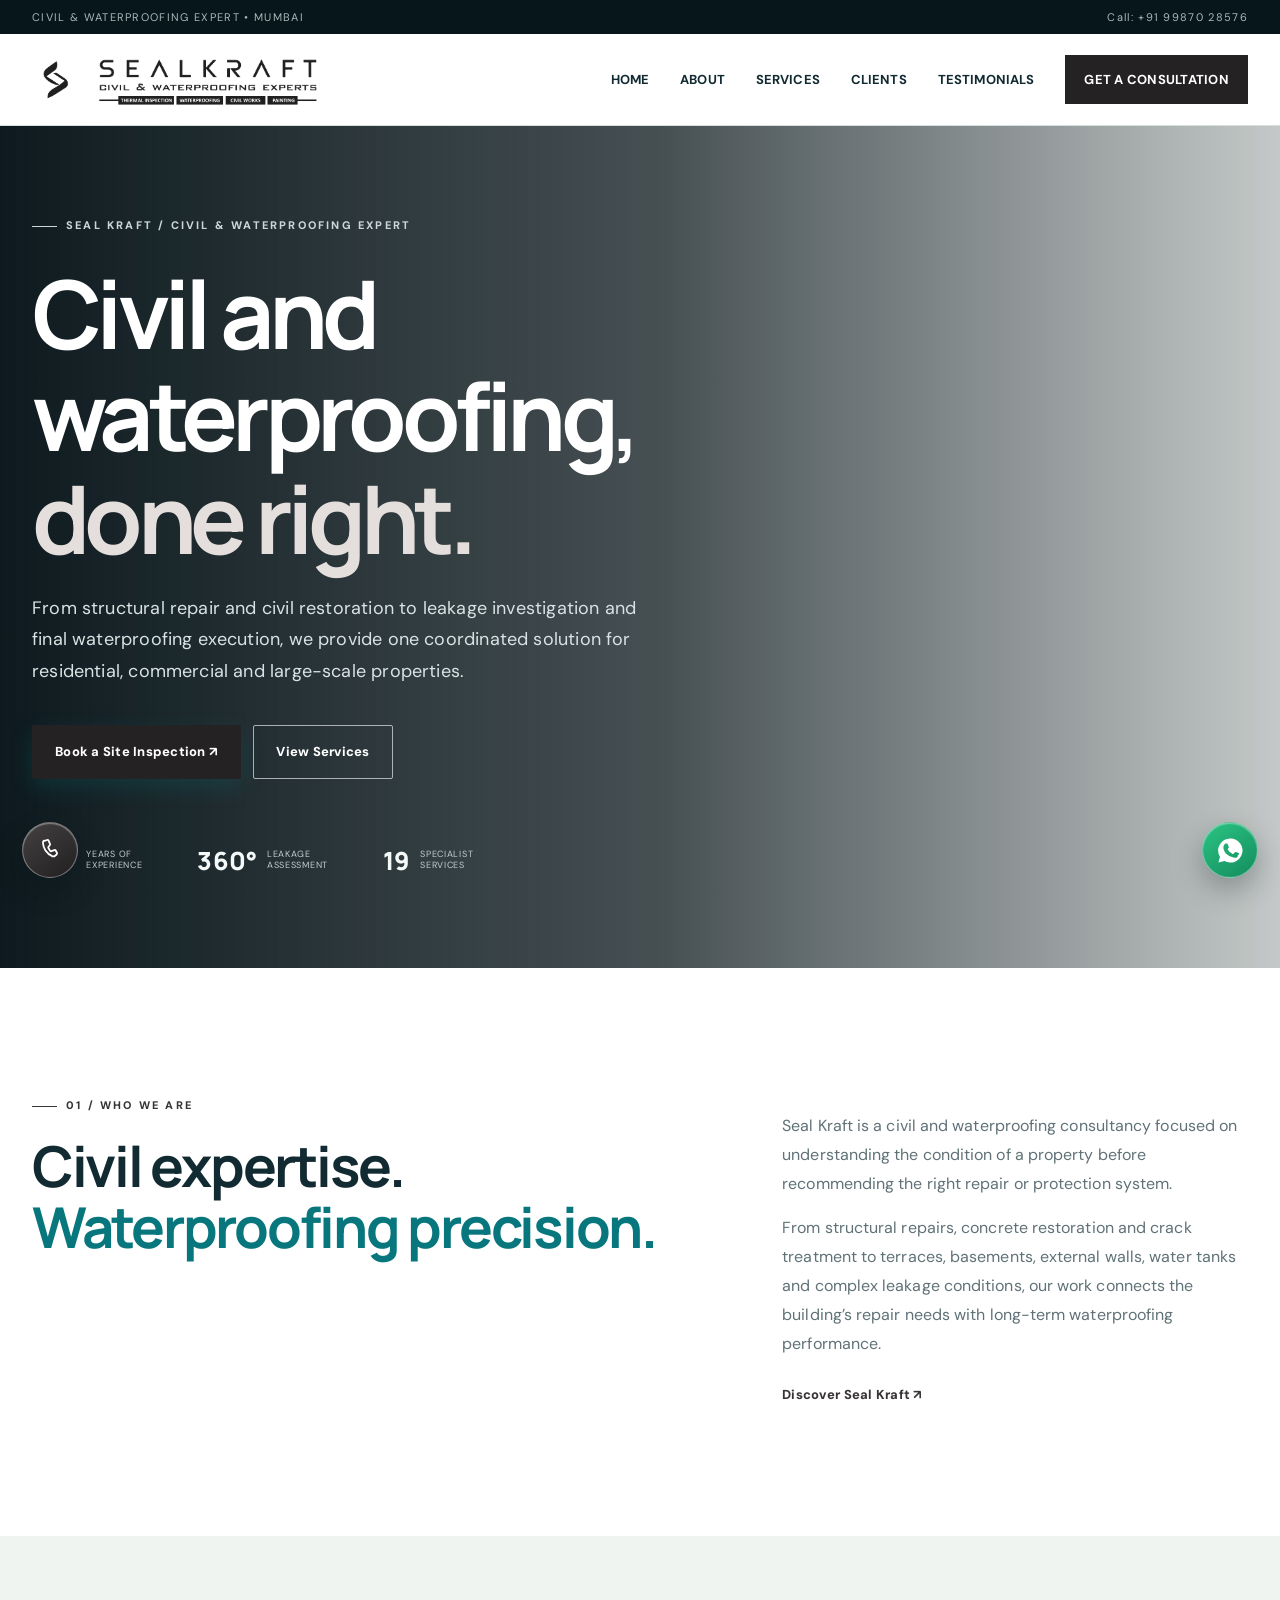
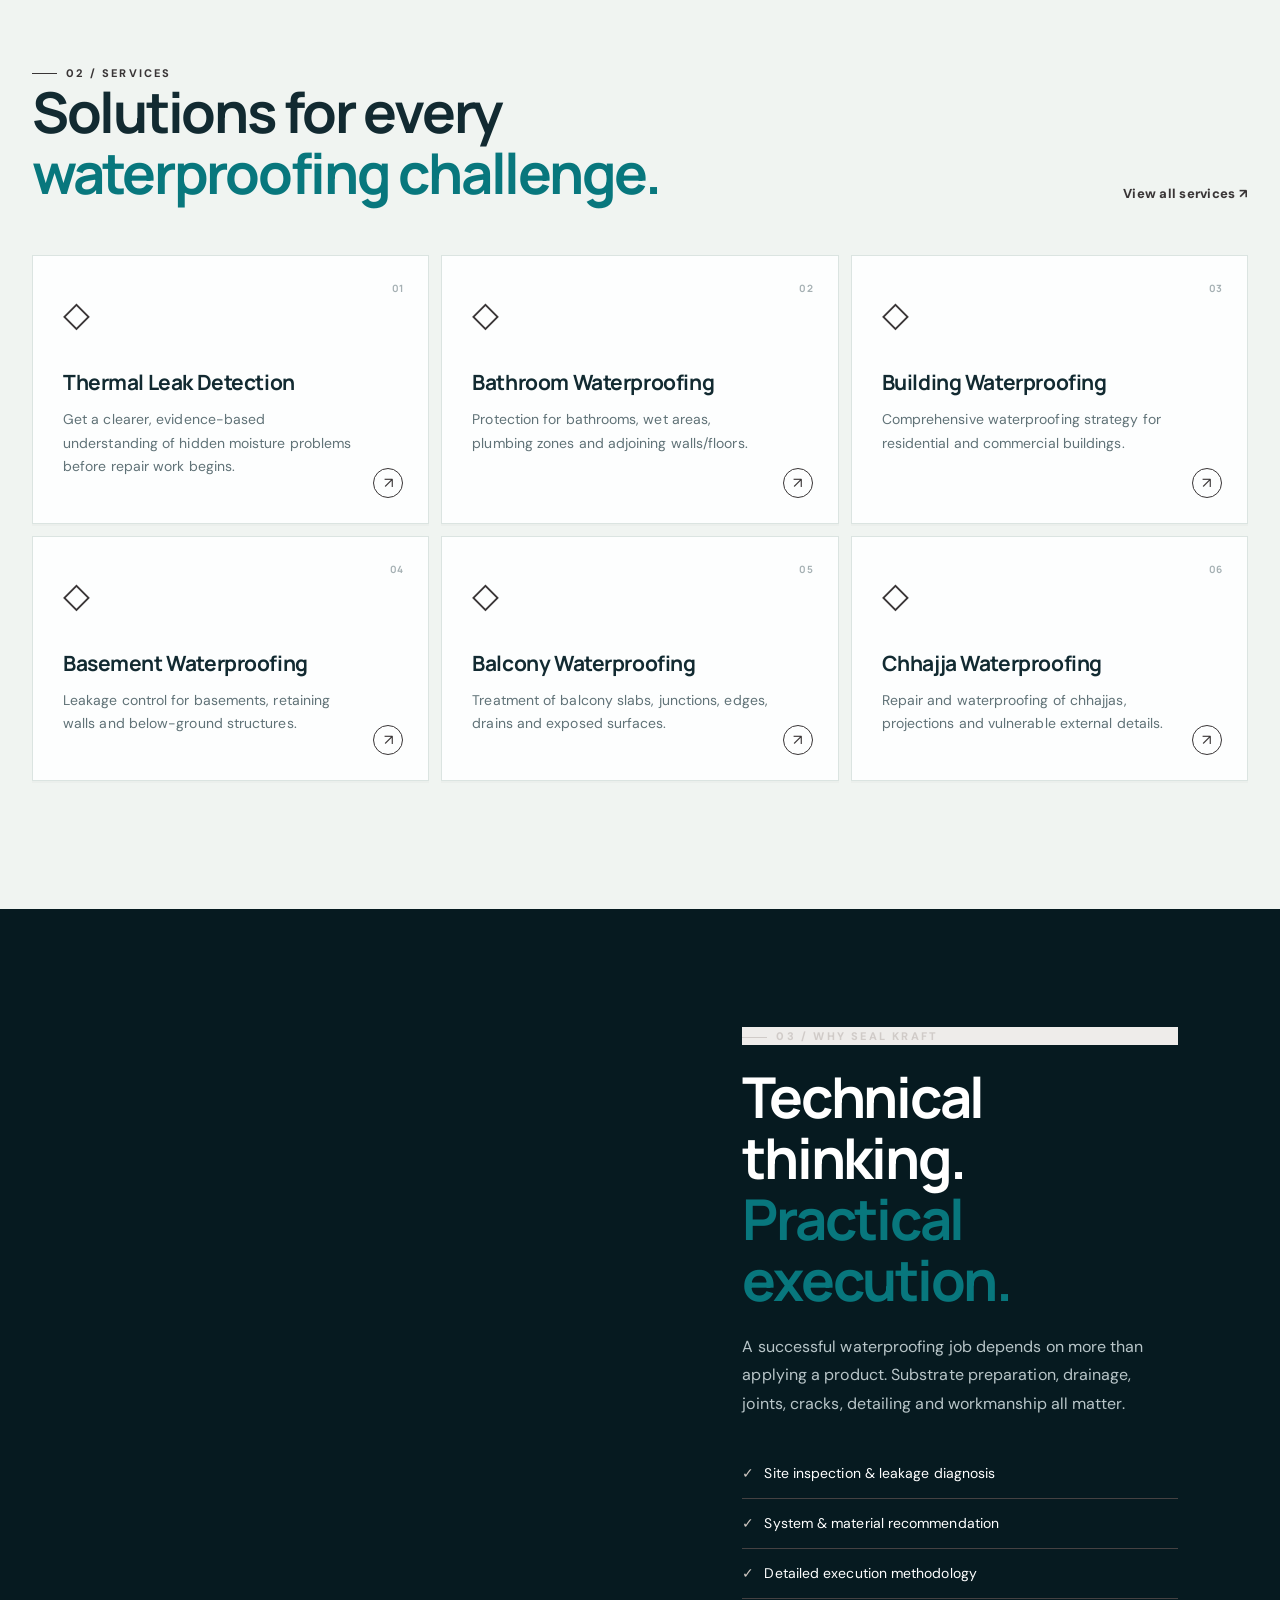
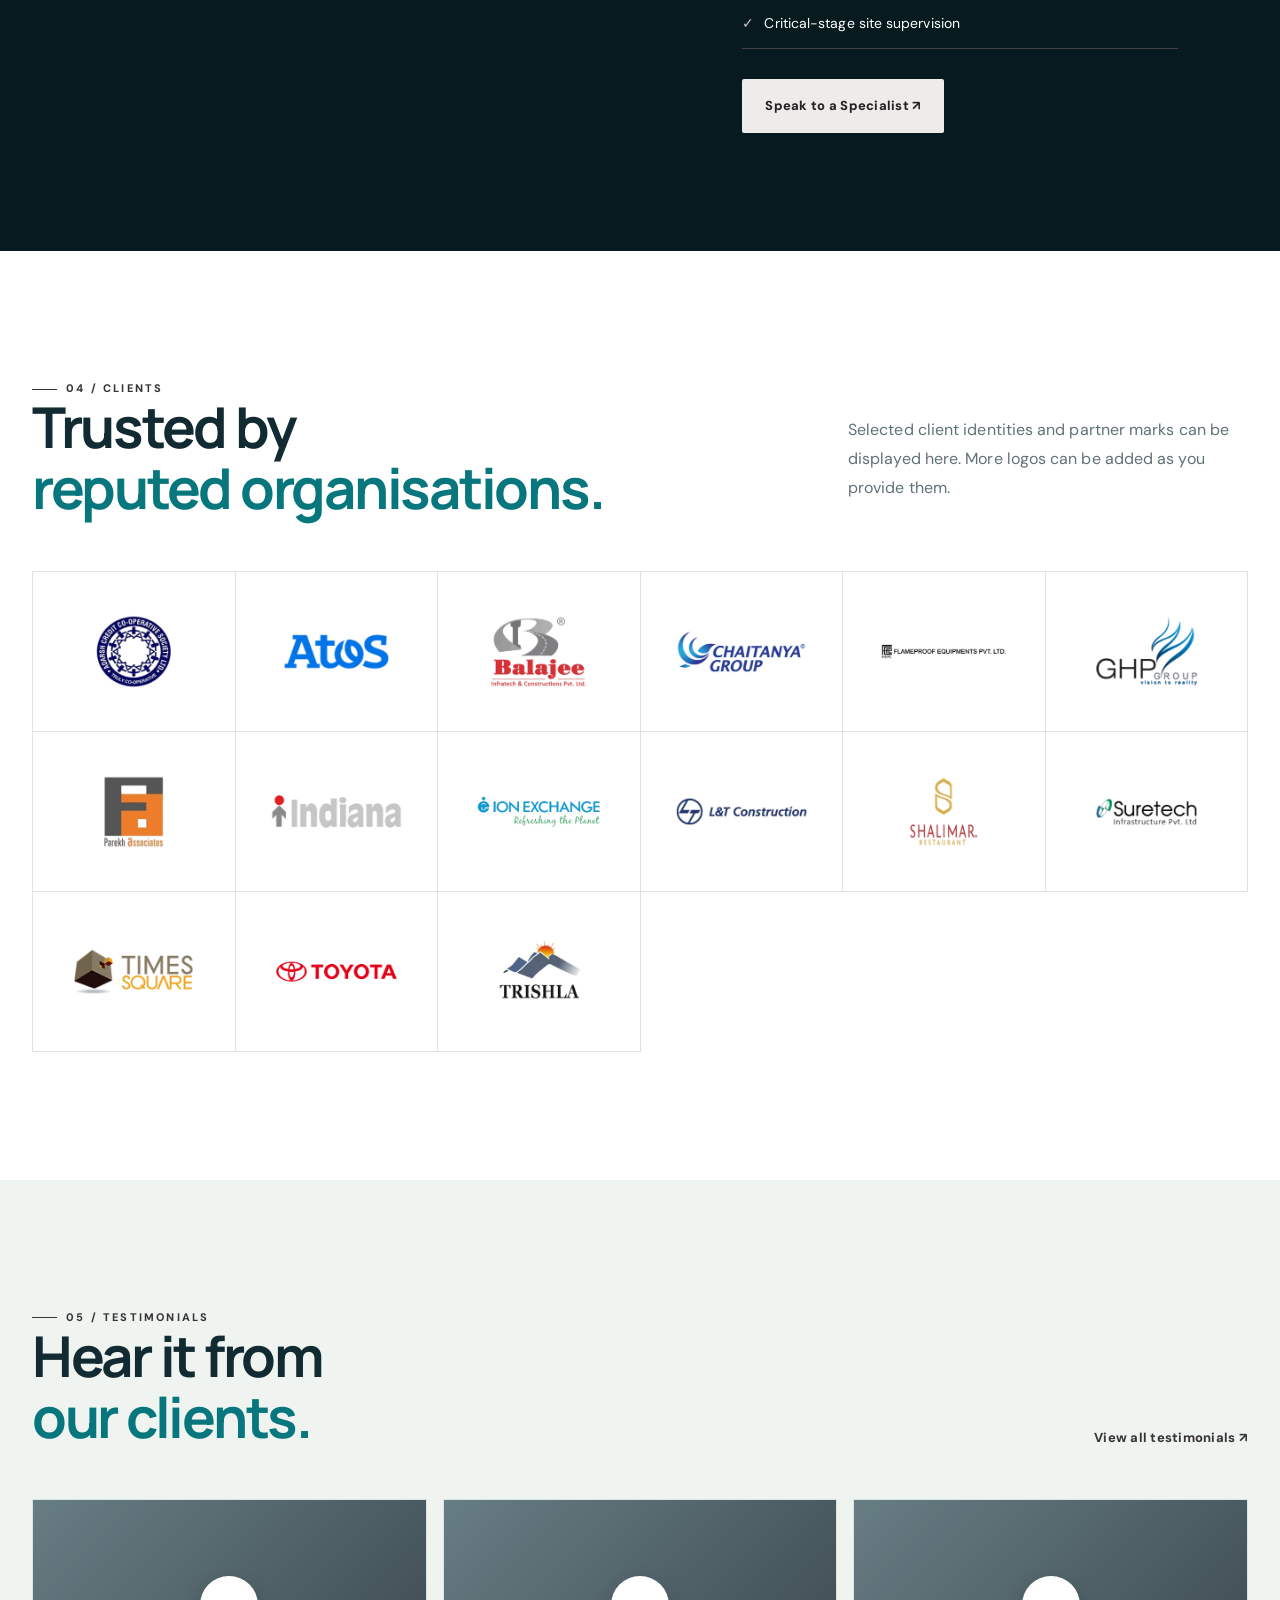
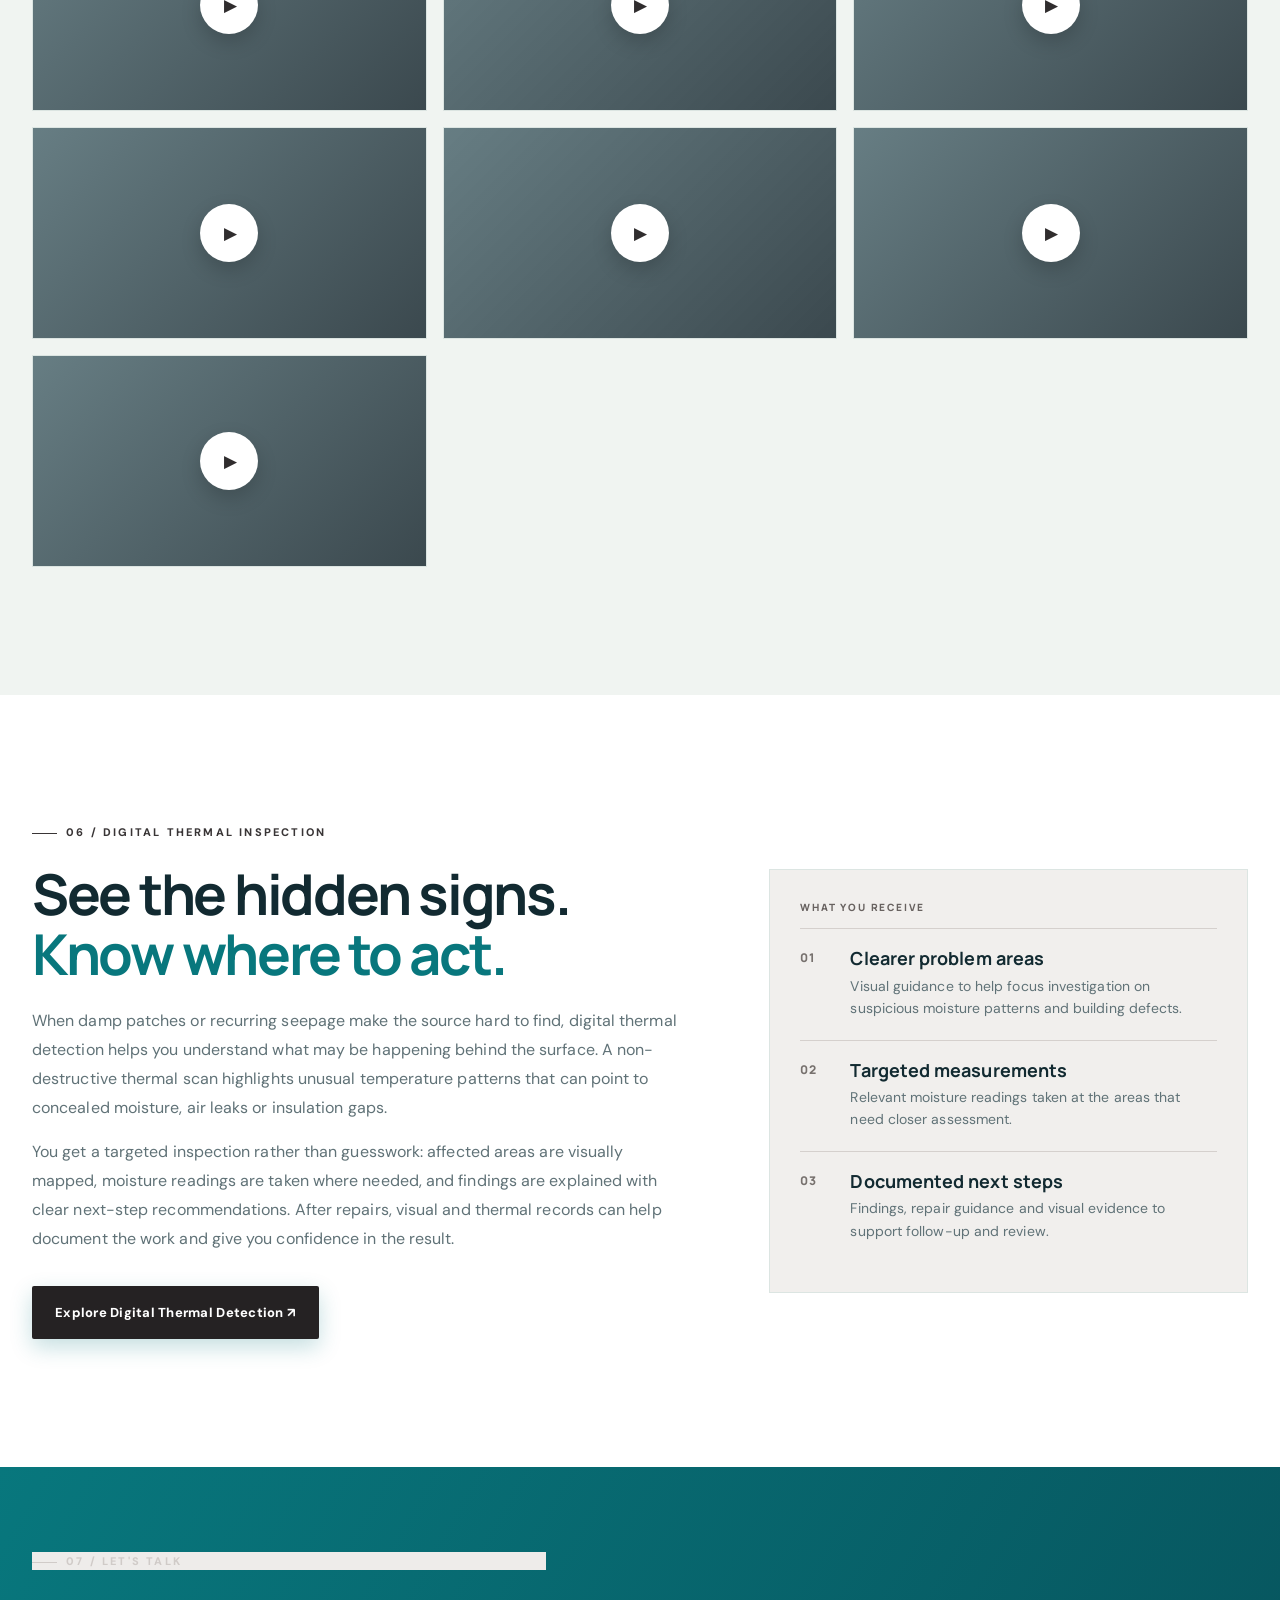
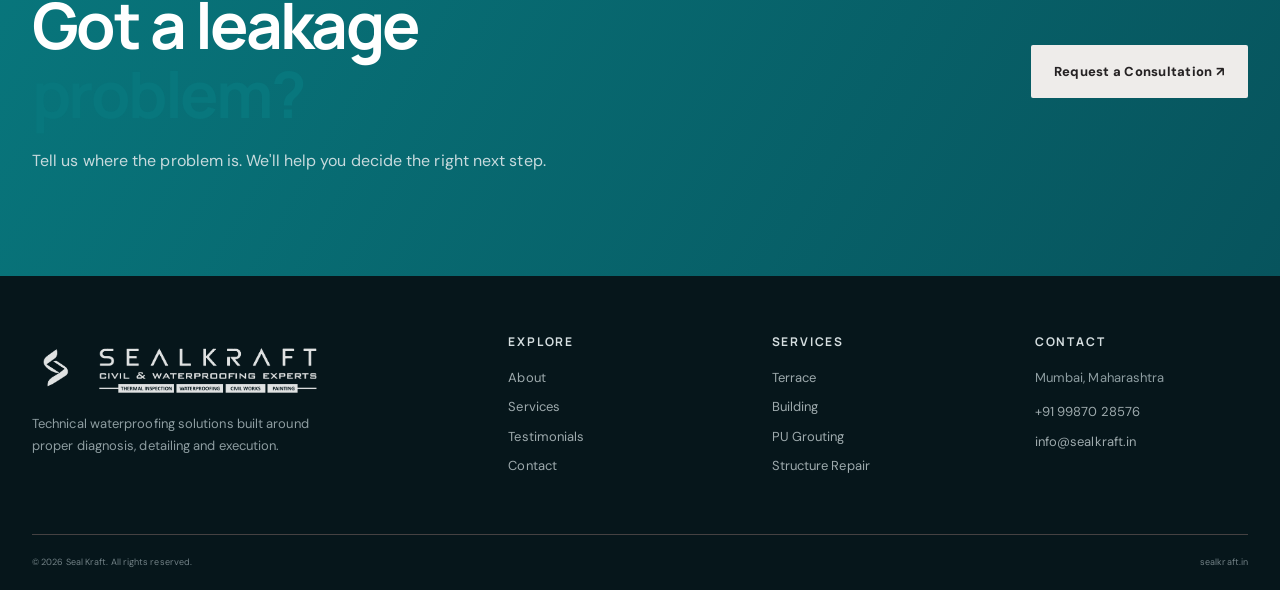
==== commit f90323ae: "Restore homepage digital thermal detection section Co-authored-by: Copilot App <223556219+Copilot@us" ====
--- a/index.html
+++ b/index.html
@@ -4,7 +4,7 @@
 <link rel="preconnect" href="https://fonts.googleapis.com">
 <link rel="preconnect" href="https://fonts.gstatic.com" crossorigin>
 <link href="https://fonts.googleapis.com/css2?family=DM+Sans:wght@400;500;600;700&family=Manrope:wght@600;700;800&display=swap" rel="stylesheet">
-<link rel="stylesheet" href="style.css?v=monochrome-brand-theme"></head><body>
+<link rel="stylesheet" href="style.css?v=thermal-inspection-section"></head><body>
 <div class="topline"><div class="container topline-inner"><span>CIVIL & WATERPROOFING EXPERT • MUMBAI</span><span>Call: +91 99870 28576</span></div></div>
 <header class="site-header"><div class="container nav">
 <a class="logo" href="index.html" aria-label="Seal Kraft — Civil and Waterproofing Experts"><img class="logo-symbol" src="assets/brand/seal-kraft-symbol.png" alt=""><img class="logo-wordmark" src="assets/brand/seal-kraft-wordmark.png" alt="Seal Kraft — Civil and Waterproofing Experts"></a>
@@ -83,7 +83,8 @@
 <a class="video-card" href="https://www.youtube.com/watch?v=TpdsX17Yxac" target="_blank" rel="noopener"><div class="video-thumb"><span class="play">▶</span></div></a>
 <a class="video-card" href="https://www.youtube.com/watch?v=VBliOKcWoKc" target="_blank" rel="noopener"><div class="video-thumb"><span class="play">▶</span></div></a></div></div></section>
 
-<section class="cta"><div class="container cta-inner"><div><span class="eyebrow light">06 / LET'S TALK</span><h2>Got a leakage<br><em>problem?</em></h2><p>Tell us where the problem is. We'll help you decide the right next step.</p></div><a class="btn light" href="contact.html">Request a Consultation ↗</a></div></section>
+<section class="section thermal-feature"><div class="container thermal-layout"><div class="thermal-copy"><span class="eyebrow">06 / DIGITAL THERMAL INSPECTION</span><h2>See the hidden signs.<br><em>Know where to act.</em></h2><p>When damp patches or recurring seepage make the source hard to find, digital thermal detection helps you understand what may be happening behind the surface. A non-destructive thermal scan highlights unusual temperature patterns that can point to concealed moisture, air leaks or insulation gaps.</p><p>You get a targeted inspection rather than guesswork: affected areas are visually mapped, moisture readings are taken where needed, and findings are explained with clear next-step recommendations. After repairs, visual and thermal records can help document the work and give you confidence in the result.</p><a class="btn primary" href="services.html#thermal-leak-detection">Explore Digital Thermal Detection ↗</a></div><div class="thermal-outcomes"><span class="thermal-outcomes-label">WHAT YOU RECEIVE</span><article><b>01</b><div><h3>Clearer problem areas</h3><p>Visual guidance to help focus investigation on suspicious moisture patterns and building defects.</p></div></article><article><b>02</b><div><h3>Targeted measurements</h3><p>Relevant moisture readings taken at the areas that need closer assessment.</p></div></article><article><b>03</b><div><h3>Documented next steps</h3><p>Findings, repair guidance and visual evidence to support follow-up and review.</p></div></article></div></div></section>
+<section class="cta"><div class="container cta-inner"><div><span class="eyebrow light">07 / LET'S TALK</span><h2>Got a leakage<br><em>problem?</em></h2><p>Tell us where the problem is. We'll help you decide the right next step.</p></div><a class="btn light" href="contact.html">Request a Consultation ↗</a></div></section>
 </main><footer class="footer"><div class="container footer-grid">
 <div><a class="logo footer-logo" href="index.html" aria-label="Seal Kraft — Civil and Waterproofing Experts"><img class="logo-symbol" src="assets/brand/seal-kraft-symbol.png" alt=""><img class="logo-wordmark" src="assets/brand/seal-kraft-wordmark.png" alt="Seal Kraft — Civil and Waterproofing Experts"></a><p>Technical waterproofing solutions built around proper diagnosis, detailing and execution.</p></div>
 <div><h4>Explore</h4><a href="about.html">About</a><a href="services.html">Services</a><a href="testimonials.html">Testimonials</a><a href="contact.html">Contact</a></div>
--- a/style.css
+++ b/style.css
@@ -33,6 +33,20 @@
 .video-card:nth-child(7) .video-thumb{background-image:linear-gradient(135deg,rgba(21,56,65,.65),rgba(10,27,34,.8)),url("https://img.youtube.com/vi/VBliOKcWoKc/hqdefault.jpg")}
 @media(max-width:900px){.site-header{height:76px}.nav-links.open{top:76px;box-shadow:0 16px 24px rgba(7,17,23,.12)}.nav-links a{padding:8px 0}.hero-content{padding:55px 0}.hero h1{font-size:clamp(50px,9vw,76px)}}
 @media(max-width:600px){.topline{font-size:9px}.site-header{height:70px}.nav-links.open{top:70px}.logo b{font-size:17px}.logo small{font-size:6px}.hero{min-height:640px}.hero p{font-size:15px}.hero-stats{gap:16px}.hero-stats b{font-size:19px}.hero-actions .btn{width:100%}.floating-action{bottom:16px;width:50px;height:50px}.call{left:16px}.wa{right:16px}}
+
+.thermal-feature{background:#fff}
+.thermal-layout{display:grid;grid-template-columns:1.15fr .85fr;gap:90px;align-items:center}
+.thermal-copy h2{margin:22px 0}
+.thermal-copy>p{max-width:680px;color:var(--muted);font-size:16px;line-height:1.8}
+.thermal-copy .btn{margin-top:16px}
+.thermal-outcomes{padding:30px;background:#f1efed;border:1px solid var(--line)}
+.thermal-outcomes-label{display:block;margin-bottom:14px;color:#686260;font:800 10px Manrope;letter-spacing:.18em}
+.thermal-outcomes article{display:grid;grid-template-columns:34px 1fr;gap:16px;padding:20px 0;border-top:1px solid #d5d0cd}
+.thermal-outcomes article>b{color:#77716e;font:800 12px Manrope}
+.thermal-outcomes h3{margin:0 0 6px;font-size:18px}
+.thermal-outcomes p{margin:0;color:var(--muted);font-size:14px;line-height:1.6}
+@media(max-width:900px){.thermal-layout{grid-template-columns:1fr;gap:38px}}
+@media(max-width:600px){.thermal-feature{padding:72px 0}.thermal-outcomes{padding:22px}.thermal-copy>p{font-size:15px}.thermal-outcomes h3{font-size:17px}}
 
 /* Brand palette: monochrome to match the supplied Seal Kraft identity */
 :root{--ink:#252223;--muted:#6d6868;--paper:#f5f4f3;--white:#fff;--dark:#211f20;--teal:#302d2e;--line:#dedbd9;--gold:#99918c}
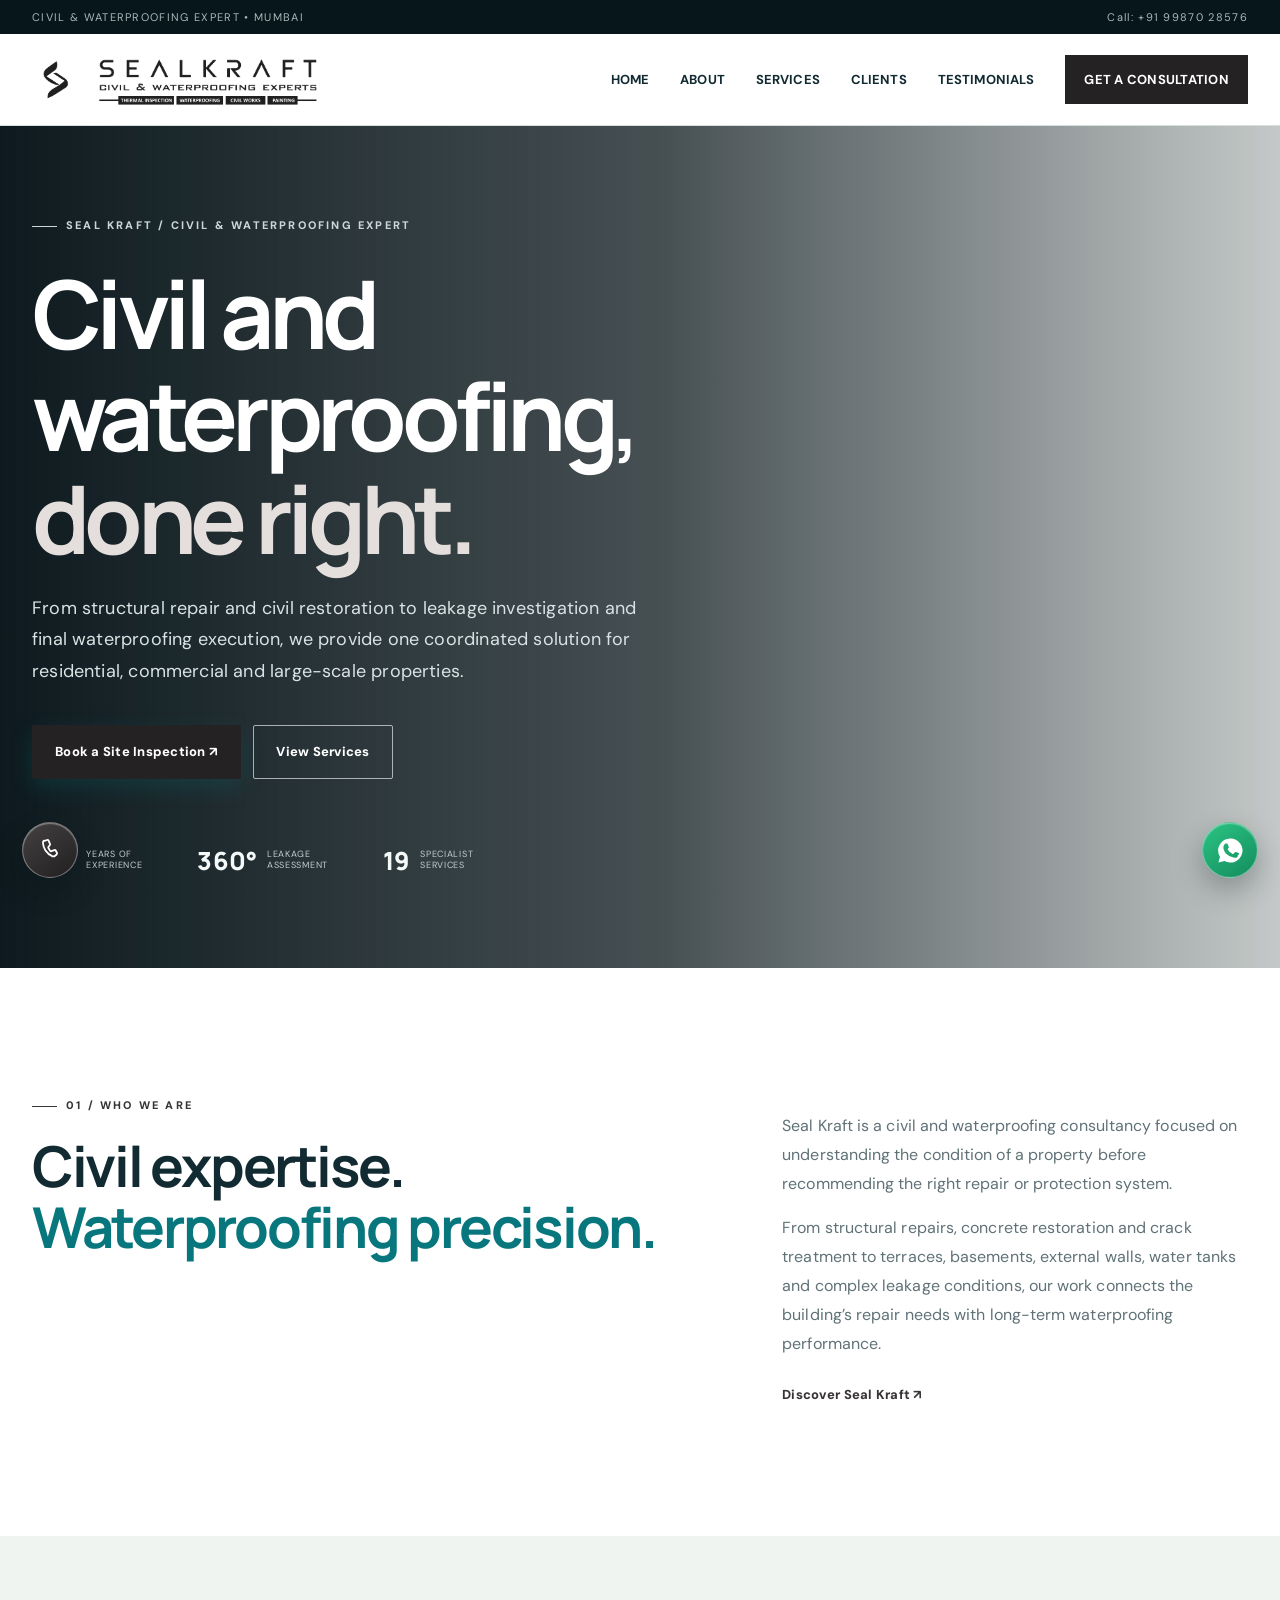
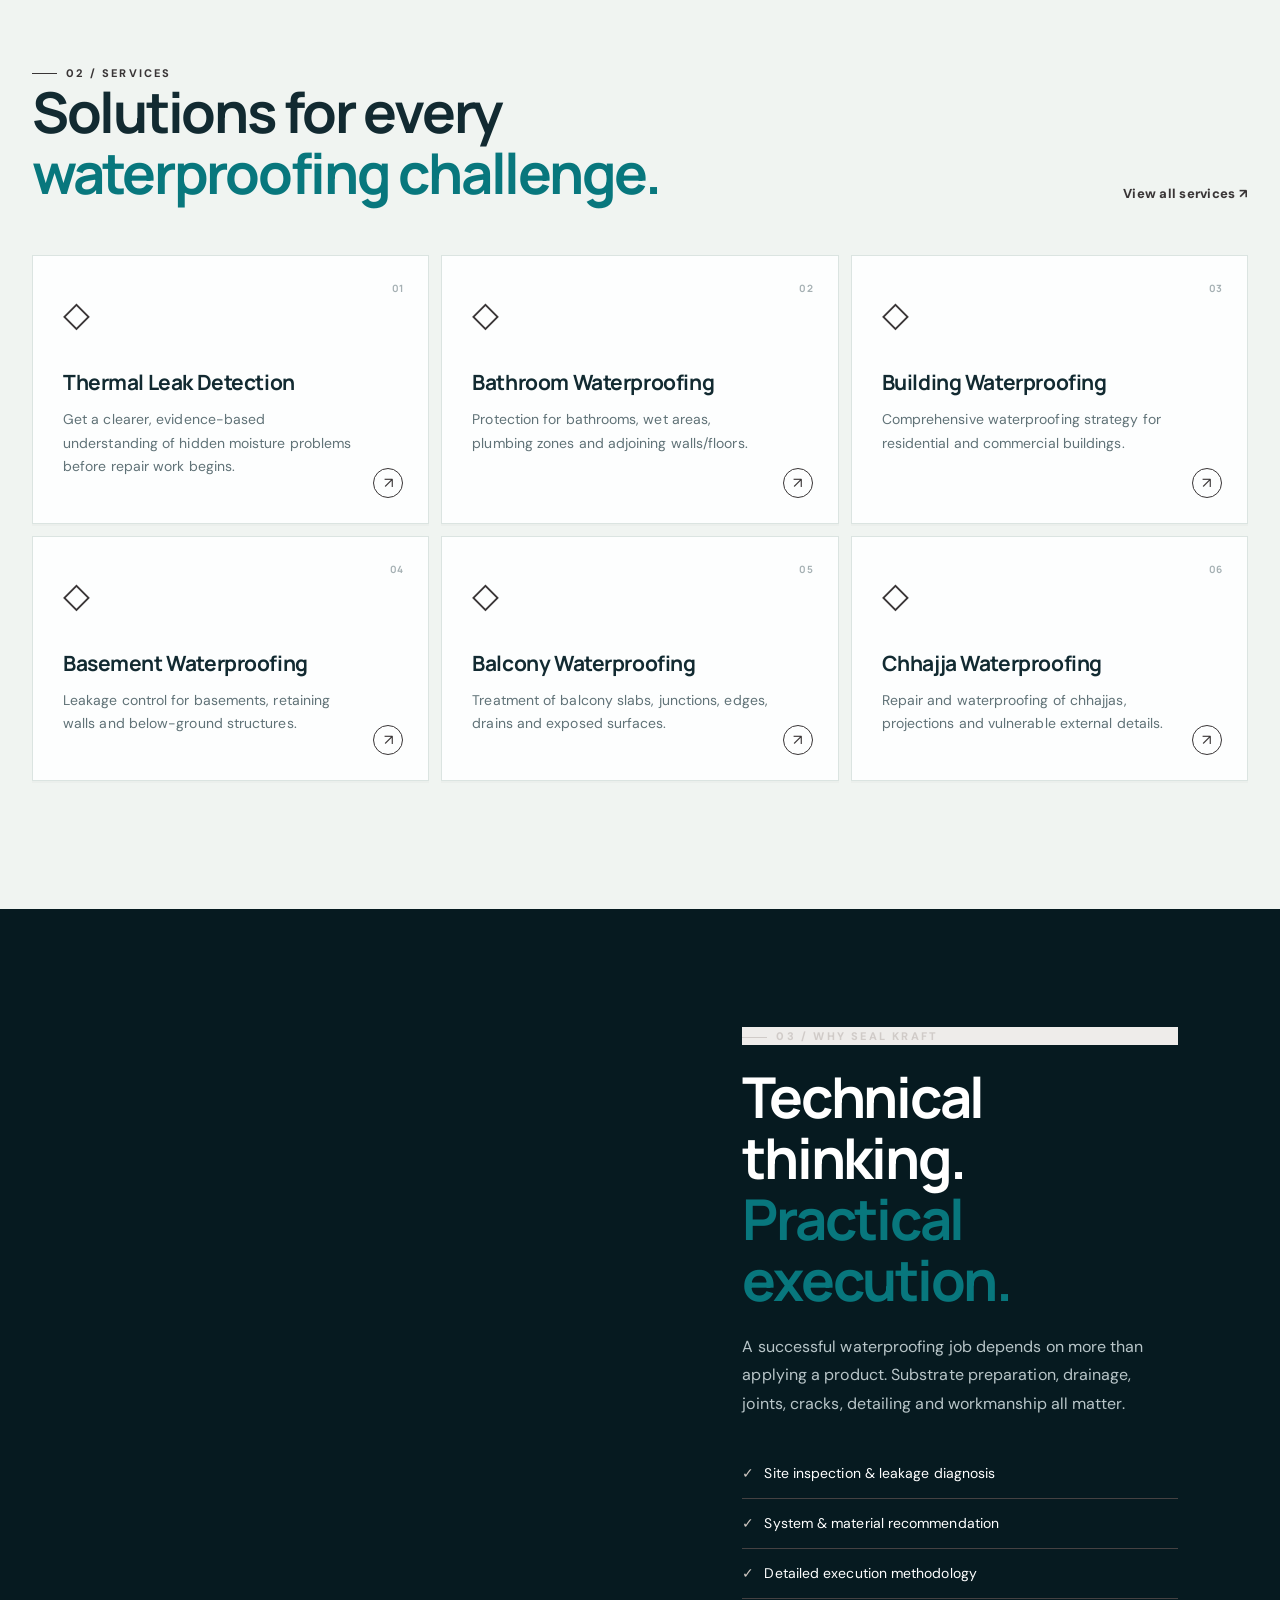
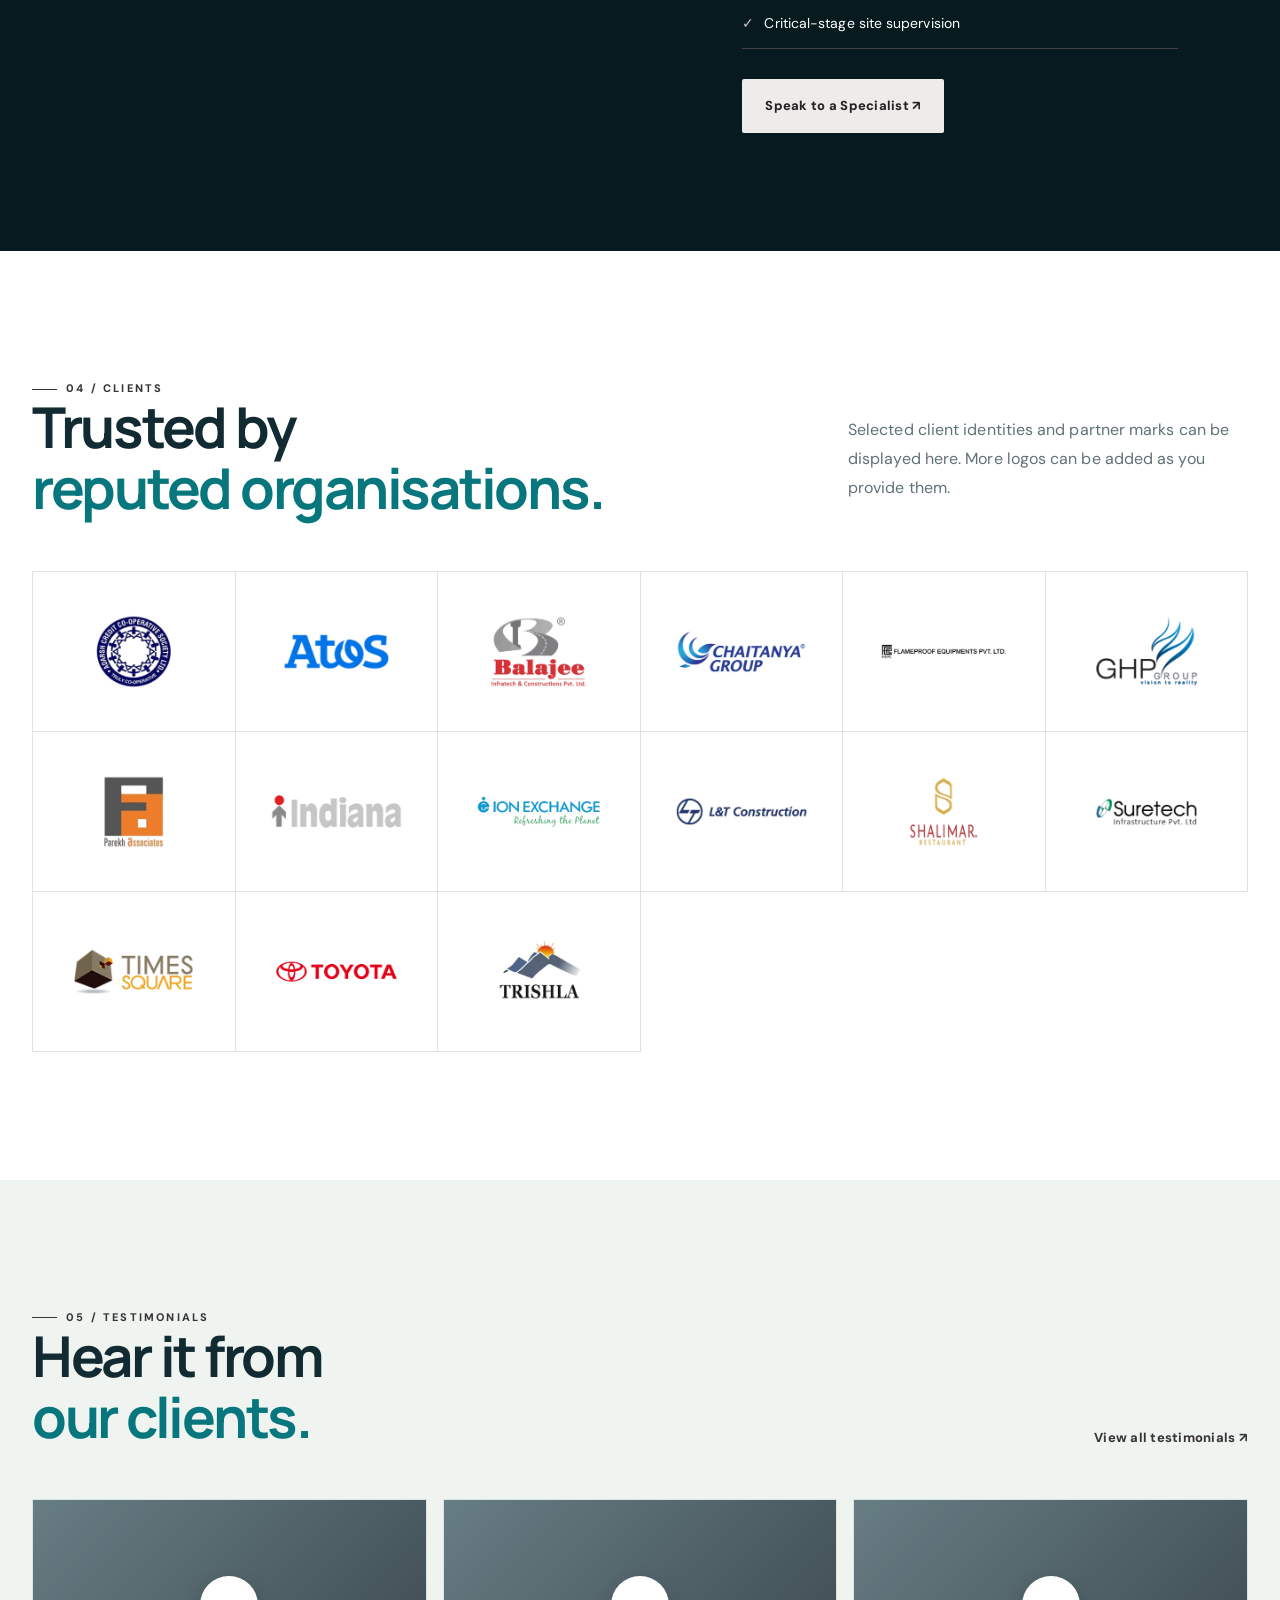
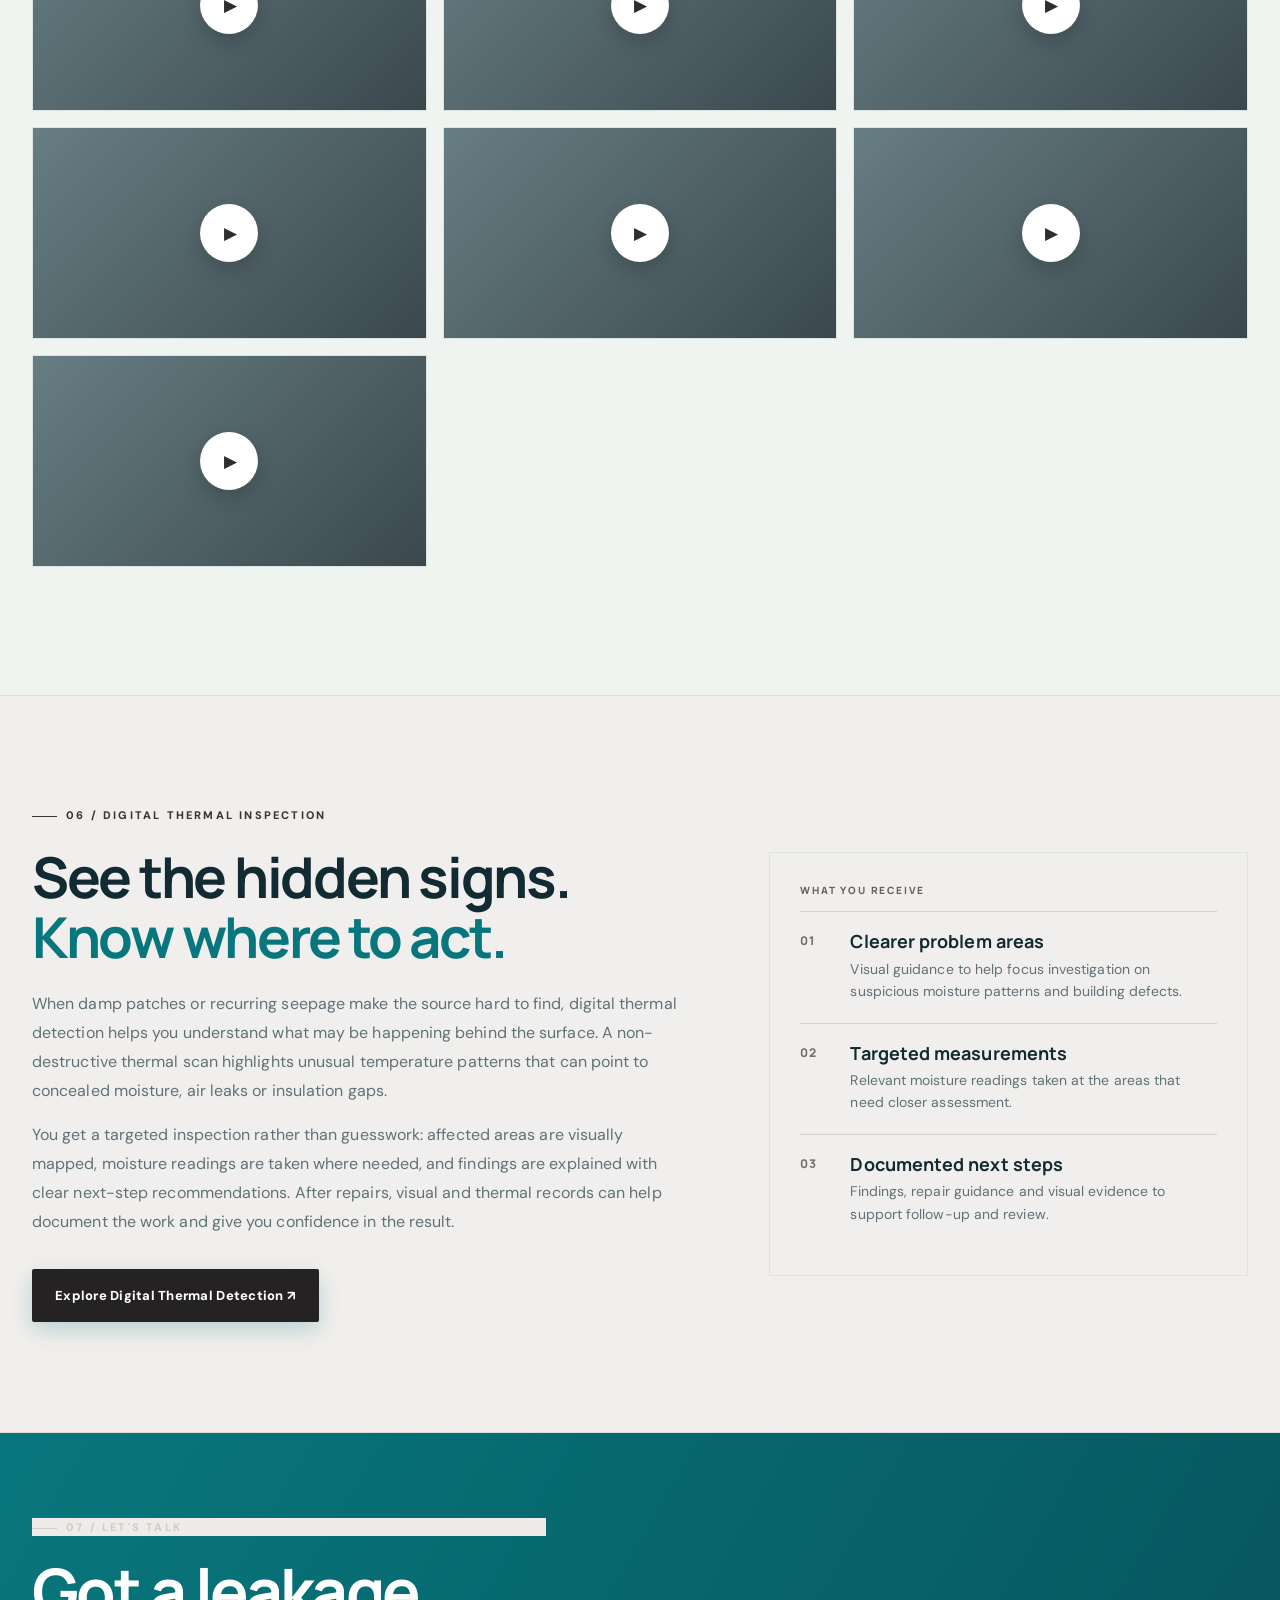
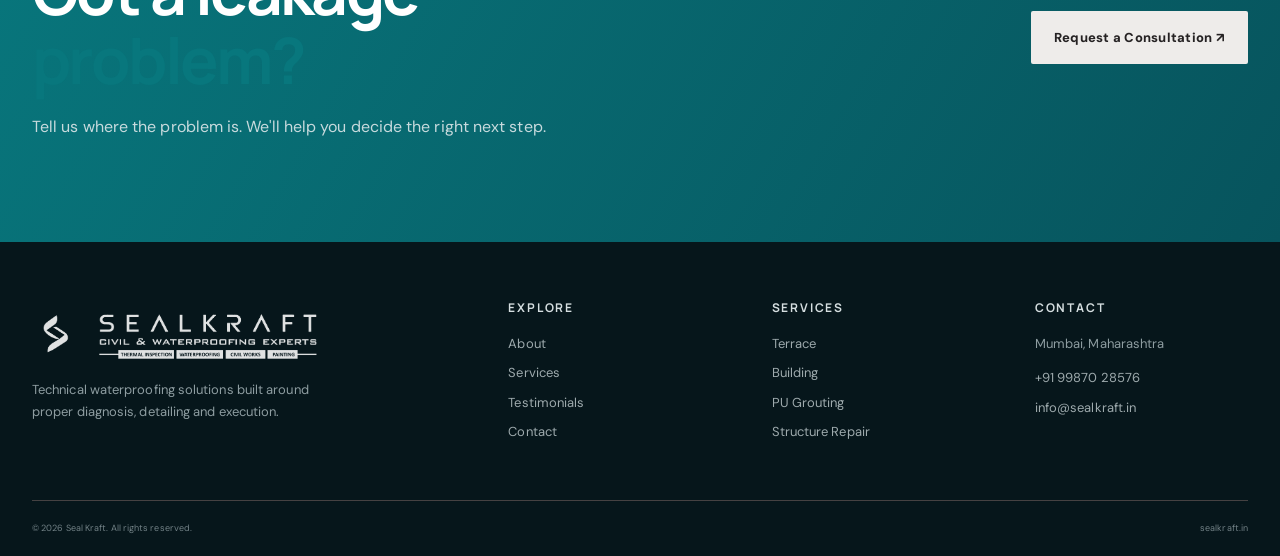
==== commit 9a9f3ce8: "Ensure thermal section displays below video testimonials Co-authored-by: Copilot App <223556219+Copi" ====
--- a/index.html
+++ b/index.html
@@ -4,7 +4,7 @@
 <link rel="preconnect" href="https://fonts.googleapis.com">
 <link rel="preconnect" href="https://fonts.gstatic.com" crossorigin>
 <link href="https://fonts.googleapis.com/css2?family=DM+Sans:wght@400;500;600;700&family=Manrope:wght@600;700;800&display=swap" rel="stylesheet">
-<link rel="stylesheet" href="style.css?v=thermal-inspection-section"></head><body>
+<link rel="stylesheet" href="style.css?v=thermal-force-display"></head><body>
 <div class="topline"><div class="container topline-inner"><span>CIVIL & WATERPROOFING EXPERT • MUMBAI</span><span>Call: +91 99870 28576</span></div></div>
 <header class="site-header"><div class="container nav">
 <a class="logo" href="index.html" aria-label="Seal Kraft — Civil and Waterproofing Experts"><img class="logo-symbol" src="assets/brand/seal-kraft-symbol.png" alt=""><img class="logo-wordmark" src="assets/brand/seal-kraft-wordmark.png" alt="Seal Kraft — Civil and Waterproofing Experts"></a>
@@ -83,7 +83,7 @@
 <a class="video-card" href="https://www.youtube.com/watch?v=TpdsX17Yxac" target="_blank" rel="noopener"><div class="video-thumb"><span class="play">▶</span></div></a>
 <a class="video-card" href="https://www.youtube.com/watch?v=VBliOKcWoKc" target="_blank" rel="noopener"><div class="video-thumb"><span class="play">▶</span></div></a></div></div></section>
 
-<section class="section thermal-feature"><div class="container thermal-layout"><div class="thermal-copy"><span class="eyebrow">06 / DIGITAL THERMAL INSPECTION</span><h2>See the hidden signs.<br><em>Know where to act.</em></h2><p>When damp patches or recurring seepage make the source hard to find, digital thermal detection helps you understand what may be happening behind the surface. A non-destructive thermal scan highlights unusual temperature patterns that can point to concealed moisture, air leaks or insulation gaps.</p><p>You get a targeted inspection rather than guesswork: affected areas are visually mapped, moisture readings are taken where needed, and findings are explained with clear next-step recommendations. After repairs, visual and thermal records can help document the work and give you confidence in the result.</p><a class="btn primary" href="services.html#thermal-leak-detection">Explore Digital Thermal Detection ↗</a></div><div class="thermal-outcomes"><span class="thermal-outcomes-label">WHAT YOU RECEIVE</span><article><b>01</b><div><h3>Clearer problem areas</h3><p>Visual guidance to help focus investigation on suspicious moisture patterns and building defects.</p></div></article><article><b>02</b><div><h3>Targeted measurements</h3><p>Relevant moisture readings taken at the areas that need closer assessment.</p></div></article><article><b>03</b><div><h3>Documented next steps</h3><p>Findings, repair guidance and visual evidence to support follow-up and review.</p></div></article></div></div></section>
+<section class="thermal-feature" id="digital-thermal-inspection"><div class="container thermal-layout"><div class="thermal-copy"><span class="eyebrow">06 / DIGITAL THERMAL INSPECTION</span><h2>See the hidden signs.<br><em>Know where to act.</em></h2><p>When damp patches or recurring seepage make the source hard to find, digital thermal detection helps you understand what may be happening behind the surface. A non-destructive thermal scan highlights unusual temperature patterns that can point to concealed moisture, air leaks or insulation gaps.</p><p>You get a targeted inspection rather than guesswork: affected areas are visually mapped, moisture readings are taken where needed, and findings are explained with clear next-step recommendations. After repairs, visual and thermal records can help document the work and give you confidence in the result.</p><a class="btn primary" href="services.html#thermal-leak-detection">Explore Digital Thermal Detection ↗</a></div><div class="thermal-outcomes"><span class="thermal-outcomes-label">WHAT YOU RECEIVE</span><article><b>01</b><div><h3>Clearer problem areas</h3><p>Visual guidance to help focus investigation on suspicious moisture patterns and building defects.</p></div></article><article><b>02</b><div><h3>Targeted measurements</h3><p>Relevant moisture readings taken at the areas that need closer assessment.</p></div></article><article><b>03</b><div><h3>Documented next steps</h3><p>Findings, repair guidance and visual evidence to support follow-up and review.</p></div></article></div></div></section>
 <section class="cta"><div class="container cta-inner"><div><span class="eyebrow light">07 / LET'S TALK</span><h2>Got a leakage<br><em>problem?</em></h2><p>Tell us where the problem is. We'll help you decide the right next step.</p></div><a class="btn light" href="contact.html">Request a Consultation ↗</a></div></section>
 </main><footer class="footer"><div class="container footer-grid">
 <div><a class="logo footer-logo" href="index.html" aria-label="Seal Kraft — Civil and Waterproofing Experts"><img class="logo-symbol" src="assets/brand/seal-kraft-symbol.png" alt=""><img class="logo-wordmark" src="assets/brand/seal-kraft-wordmark.png" alt="Seal Kraft — Civil and Waterproofing Experts"></a><p>Technical waterproofing solutions built around proper diagnosis, detailing and execution.</p></div>
--- a/style.css
+++ b/style.css
@@ -34,7 +34,7 @@
 @media(max-width:900px){.site-header{height:76px}.nav-links.open{top:76px;box-shadow:0 16px 24px rgba(7,17,23,.12)}.nav-links a{padding:8px 0}.hero-content{padding:55px 0}.hero h1{font-size:clamp(50px,9vw,76px)}}
 @media(max-width:600px){.topline{font-size:9px}.site-header{height:70px}.nav-links.open{top:70px}.logo b{font-size:17px}.logo small{font-size:6px}.hero{min-height:640px}.hero p{font-size:15px}.hero-stats{gap:16px}.hero-stats b{font-size:19px}.hero-actions .btn{width:100%}.floating-action{bottom:16px;width:50px;height:50px}.call{left:16px}.wa{right:16px}}
 
-.thermal-feature{background:#fff}
+.thermal-feature{display:block;position:relative;isolation:isolate;padding:110px 0;background:#f1efed;border-top:1px solid #dedbd9;border-bottom:1px solid #dedbd9}
 .thermal-layout{display:grid;grid-template-columns:1.15fr .85fr;gap:90px;align-items:center}
 .thermal-copy h2{margin:22px 0}
 .thermal-copy>p{max-width:680px;color:var(--muted);font-size:16px;line-height:1.8}
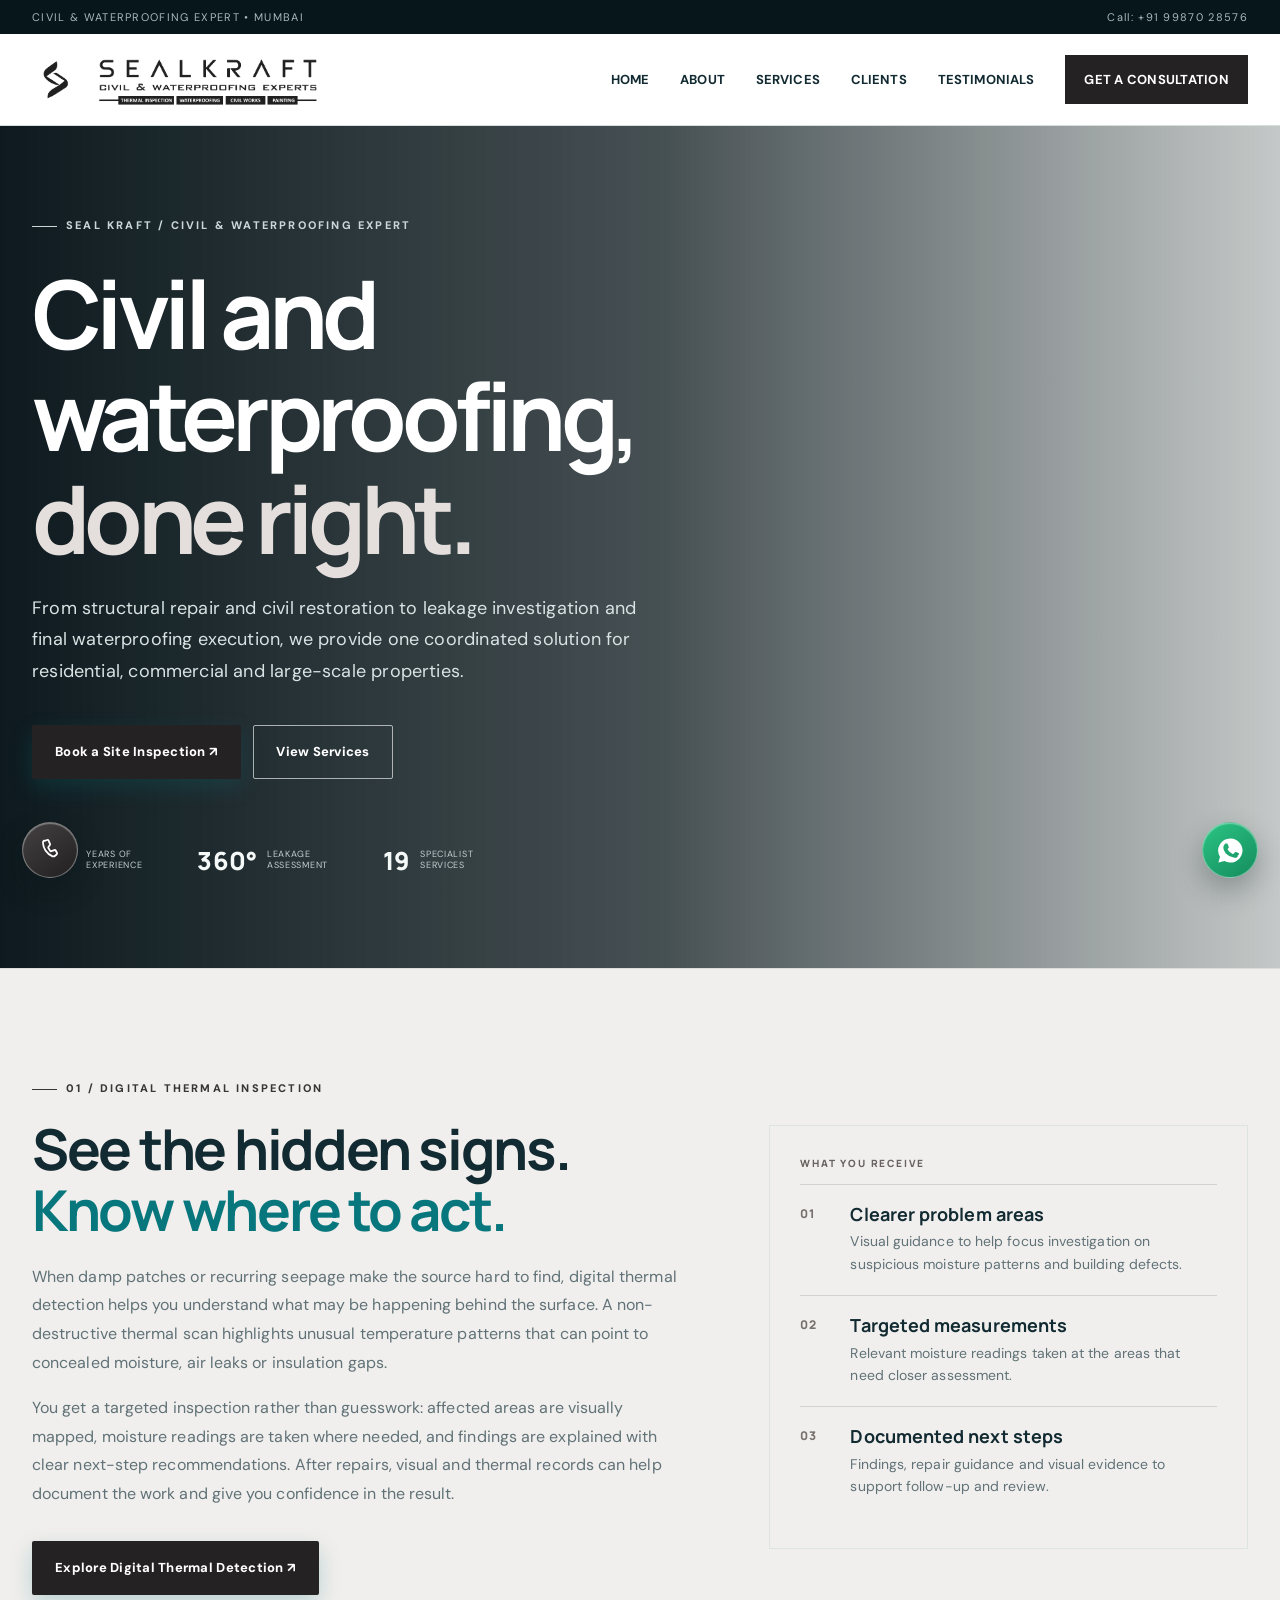
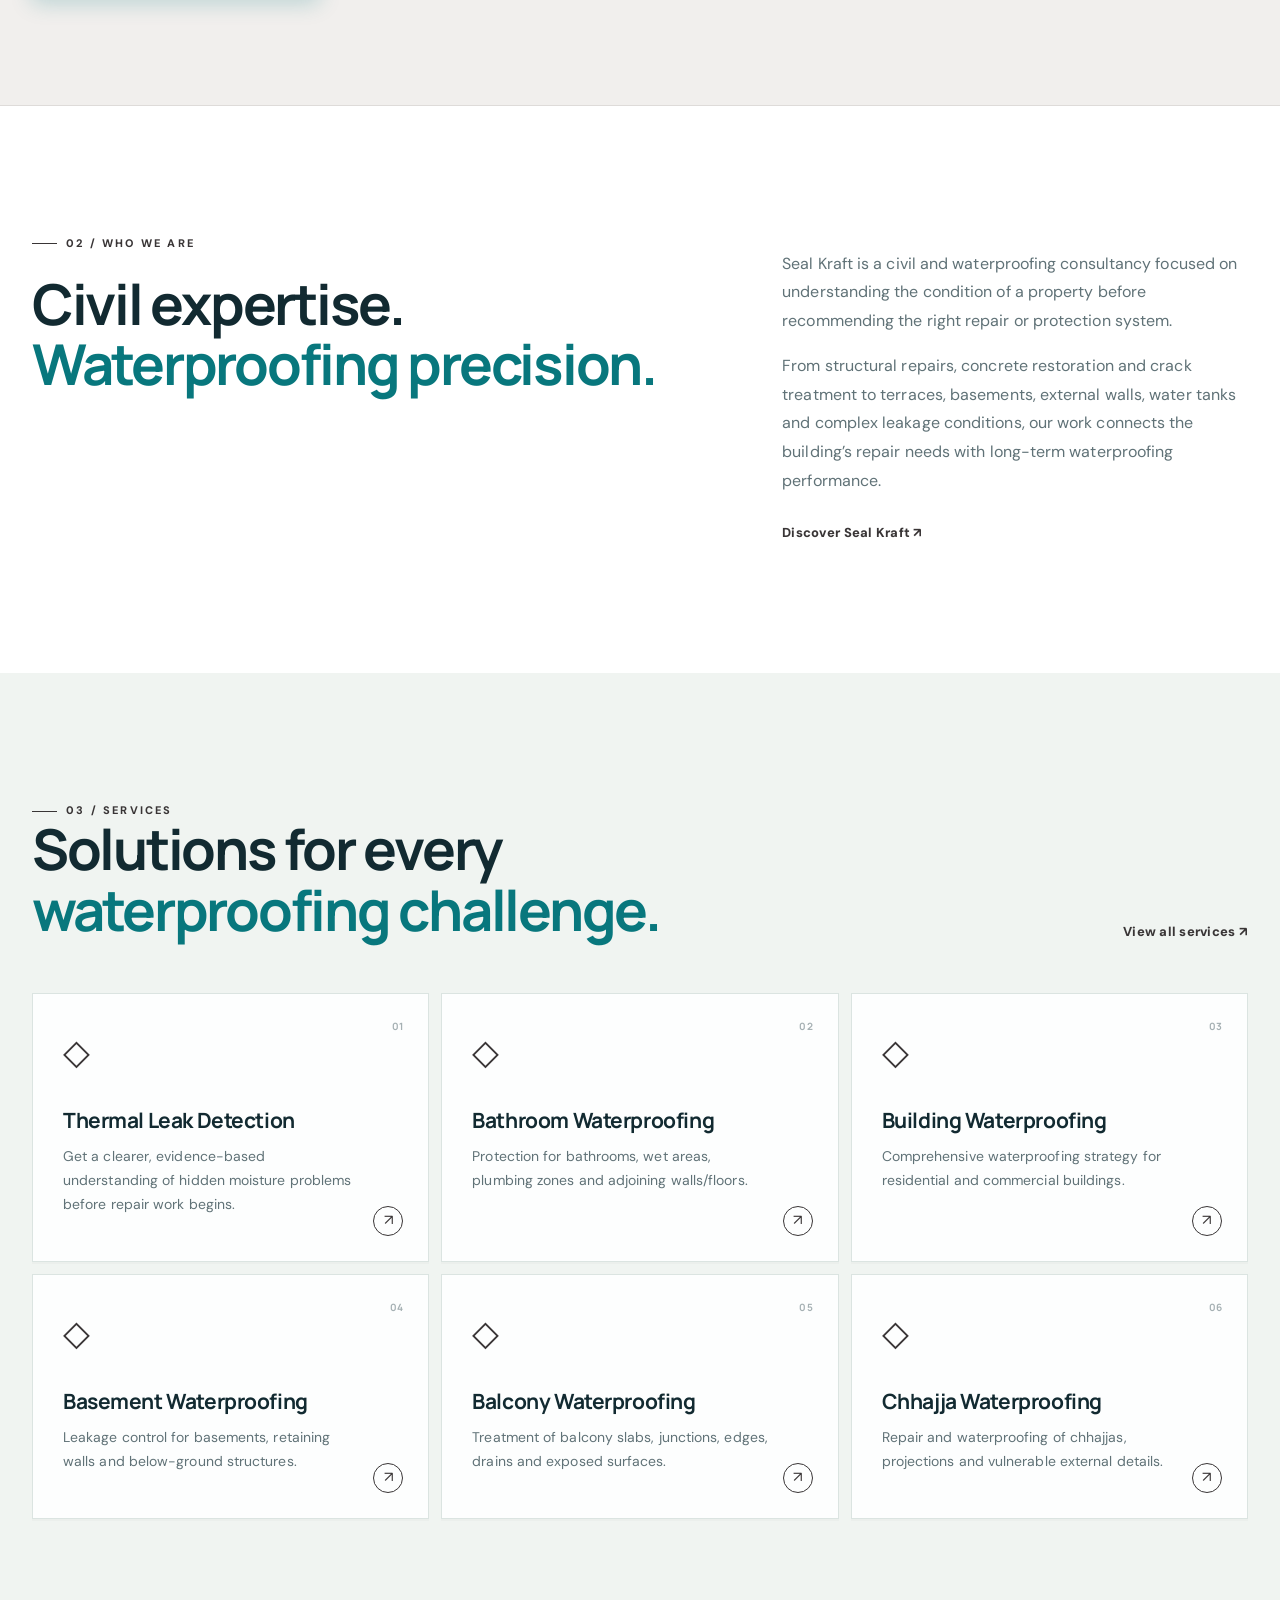
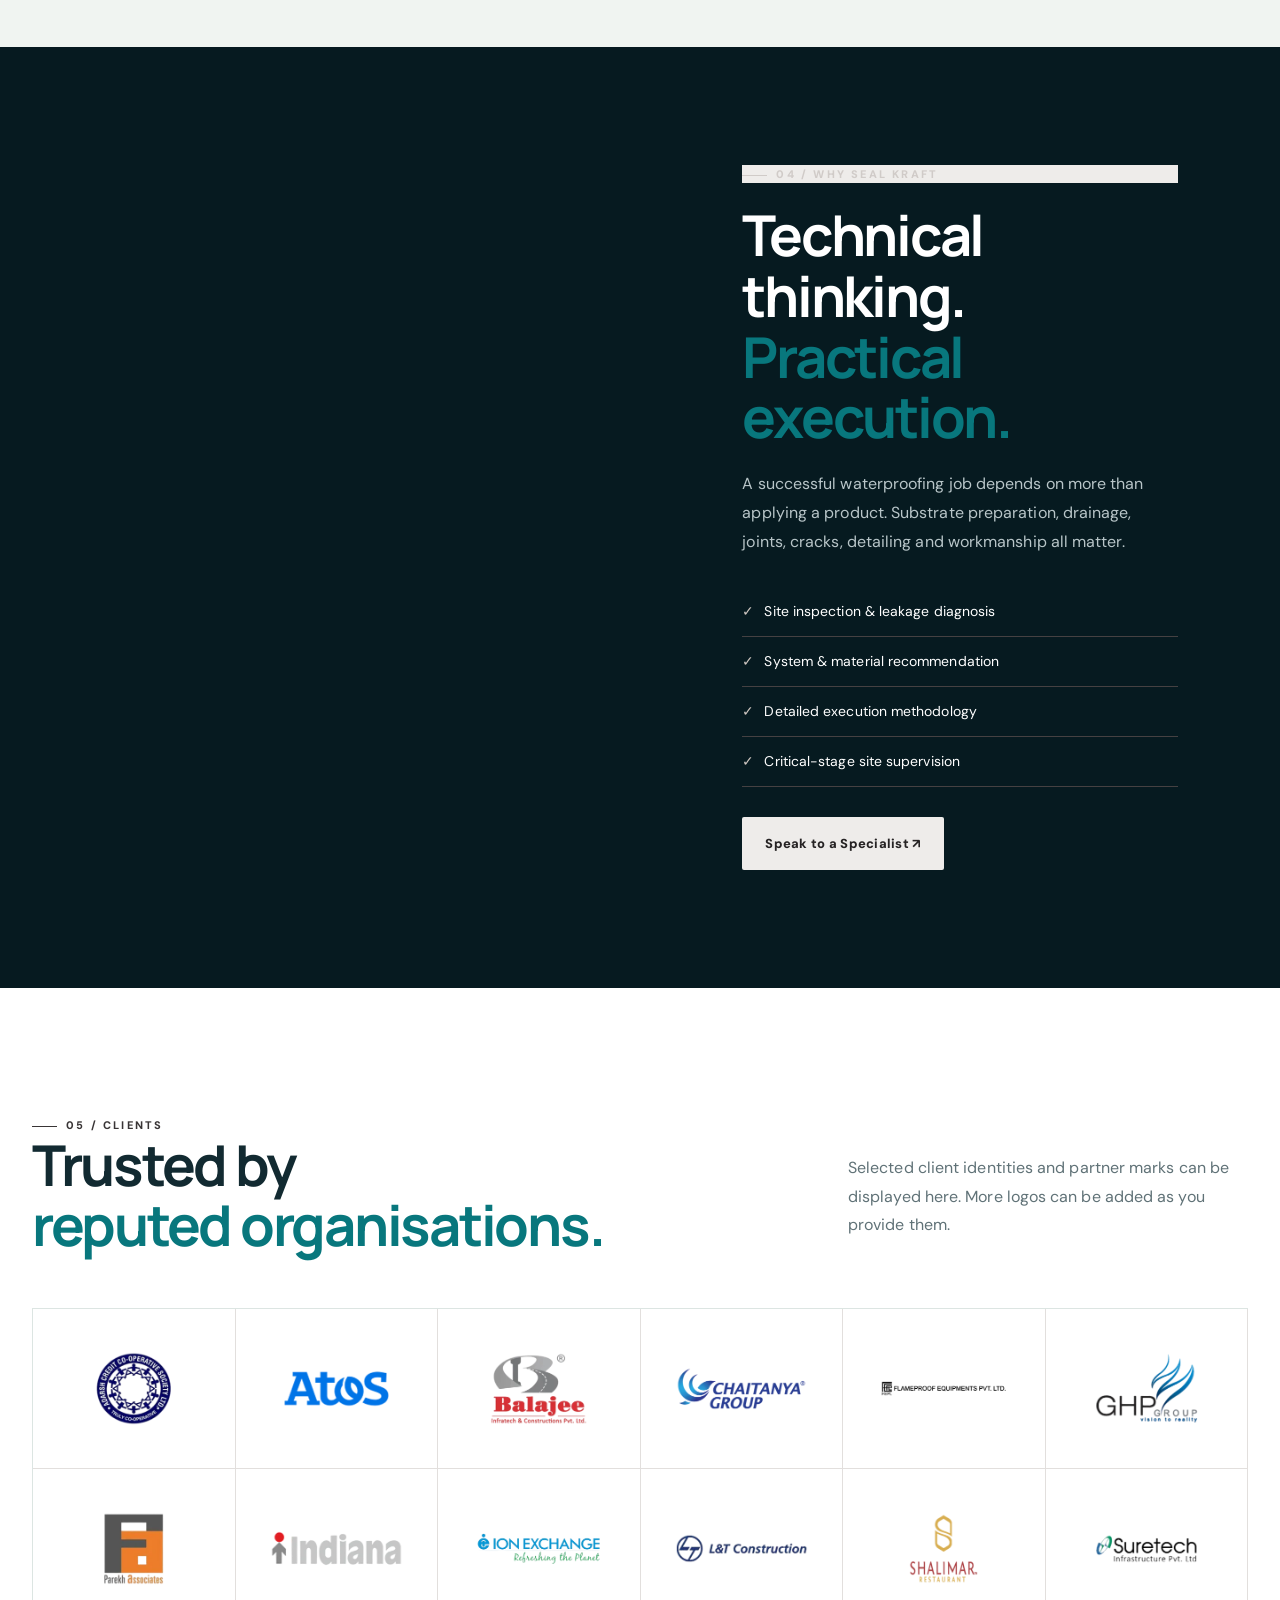
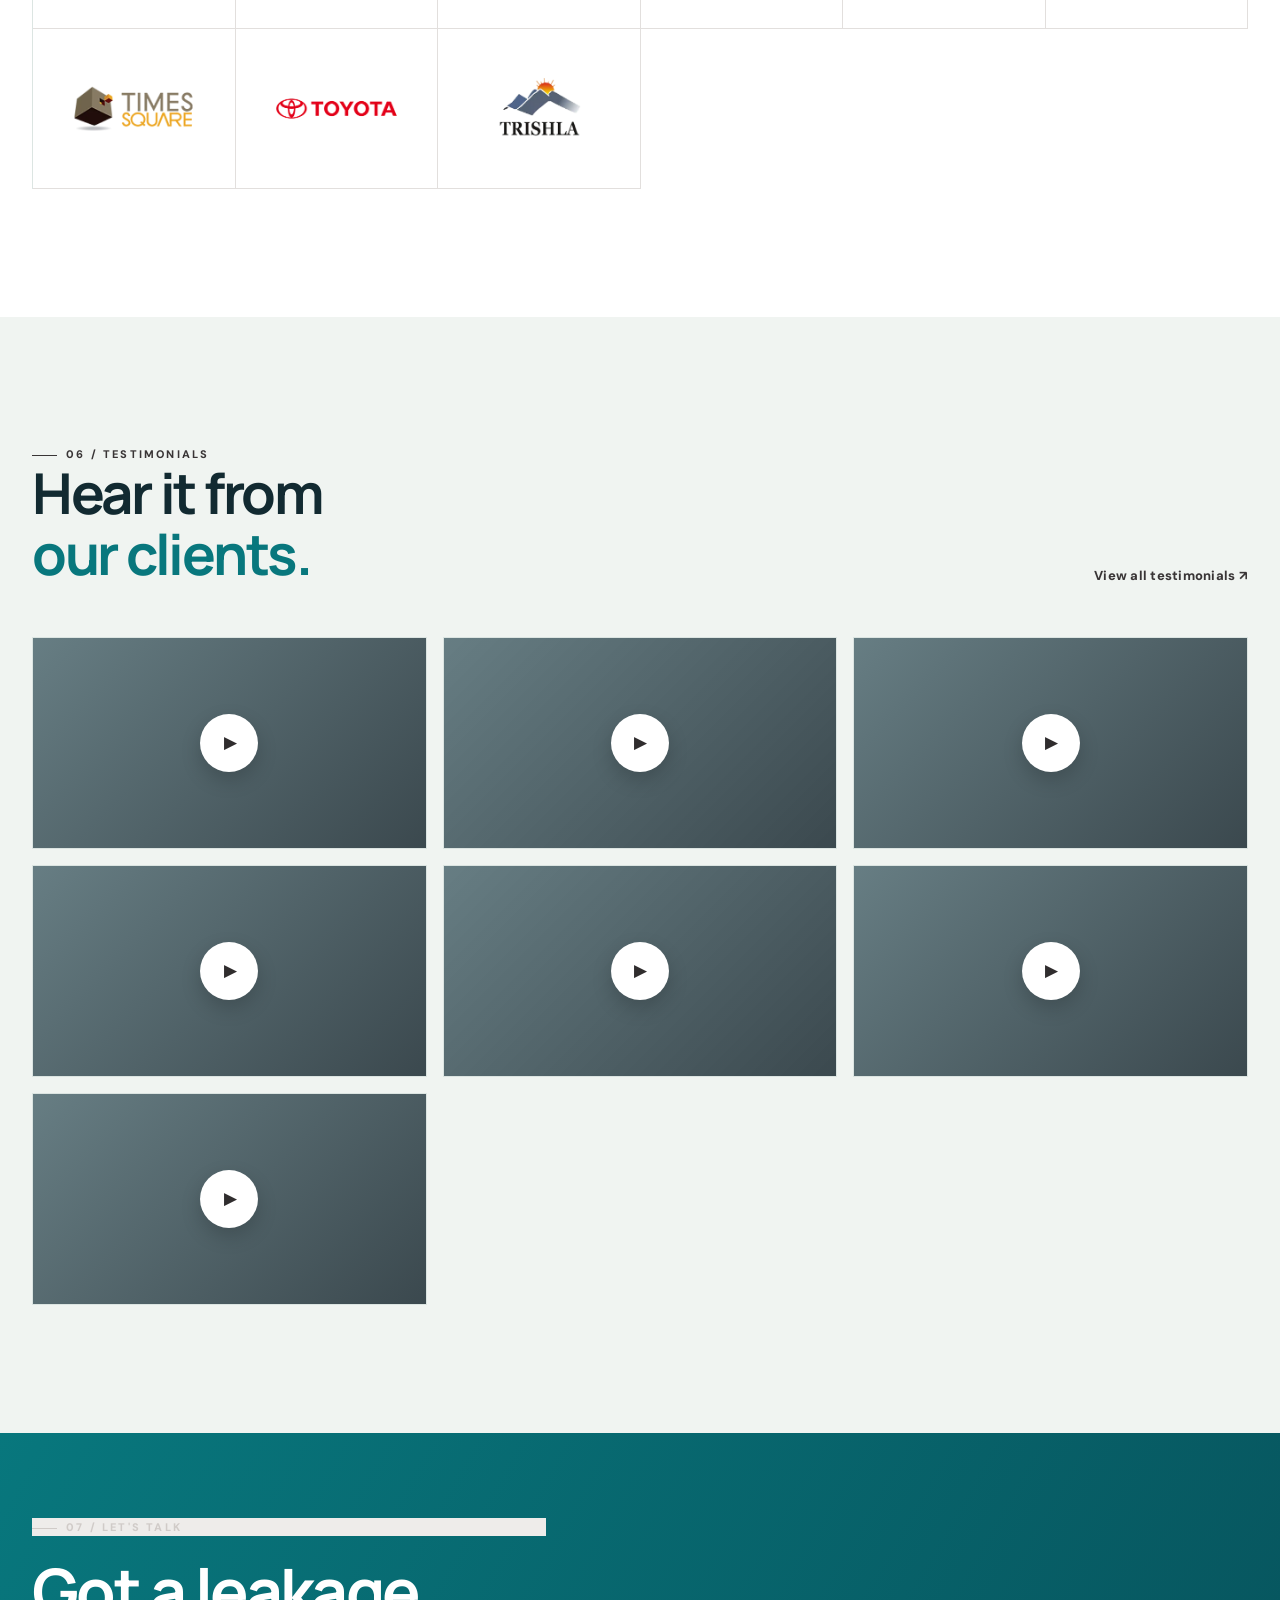
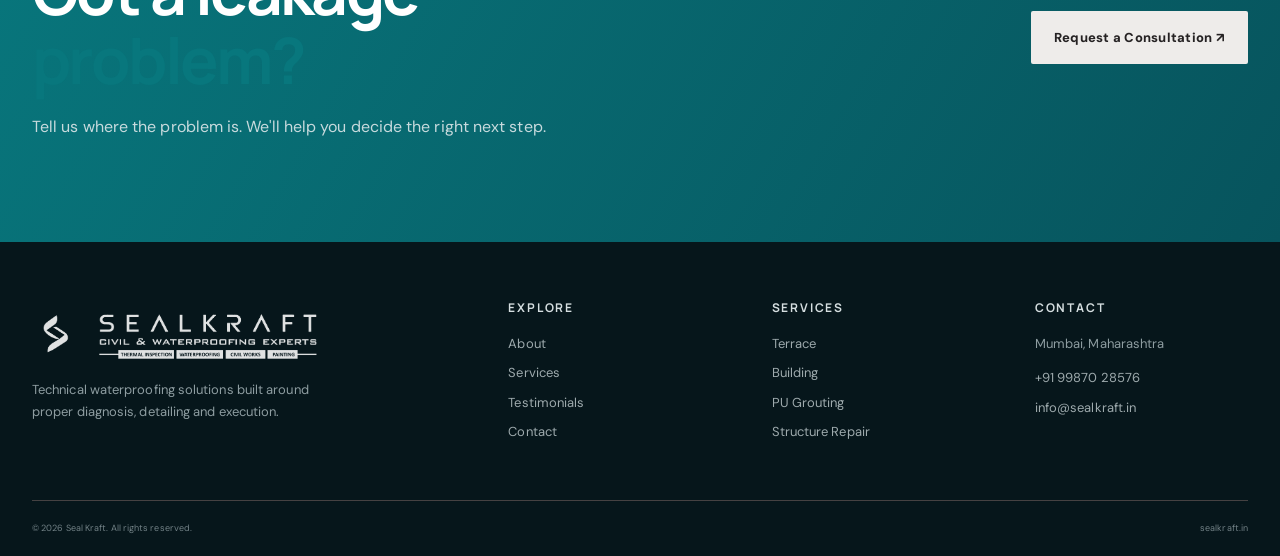
==== commit 736d16f7: "Move digital thermal section directly below hero Co-authored-by: Copilot App <223556219+Copilot@user" ====
--- a/index.html
+++ b/index.html
@@ -4,7 +4,7 @@
 <link rel="preconnect" href="https://fonts.googleapis.com">
 <link rel="preconnect" href="https://fonts.gstatic.com" crossorigin>
 <link href="https://fonts.googleapis.com/css2?family=DM+Sans:wght@400;500;600;700&family=Manrope:wght@600;700;800&display=swap" rel="stylesheet">
-<link rel="stylesheet" href="style.css?v=thermal-force-display"></head><body>
+<link rel="stylesheet" href="style.css?v=thermal-below-hero"></head><body>
 <div class="topline"><div class="container topline-inner"><span>CIVIL & WATERPROOFING EXPERT • MUMBAI</span><span>Call: +91 99870 28576</span></div></div>
 <header class="site-header"><div class="container nav">
 <a class="logo" href="index.html" aria-label="Seal Kraft — Civil and Waterproofing Experts"><img class="logo-symbol" src="assets/brand/seal-kraft-symbol.png" alt=""><img class="logo-wordmark" src="assets/brand/seal-kraft-wordmark.png" alt="Seal Kraft — Civil and Waterproofing Experts"></a>
@@ -25,9 +25,11 @@
 <div class="hero-stats"><div><b>25+</b><span>Years of<br>experience</span></div><div><b>360°</b><span>Leakage<br>assessment</span></div><div><b>19</b><span>Specialist<br>services</span></div></div>
 </div></section>
 
-<section class="section intro"><div class="container intro-grid"><div><span class="eyebrow">01 / WHO WE ARE</span><h2>Civil expertise.<br><em>Waterproofing precision.</em></h2></div><div><p>Seal Kraft is a civil and waterproofing consultancy focused on understanding the condition of a property before recommending the right repair or protection system.</p><p>From structural repairs, concrete restoration and crack treatment to terraces, basements, external walls, water tanks and complex leakage conditions, our work connects the building’s repair needs with long-term waterproofing performance.</p><a class="link" href="about.html">Discover Seal Kraft ↗</a></div></div></section>
+<section class="thermal-feature" id="digital-thermal-inspection"><div class="container thermal-layout"><div class="thermal-copy"><span class="eyebrow">01 / DIGITAL THERMAL INSPECTION</span><h2>See the hidden signs.<br><em>Know where to act.</em></h2><p>When damp patches or recurring seepage make the source hard to find, digital thermal detection helps you understand what may be happening behind the surface. A non-destructive thermal scan highlights unusual temperature patterns that can point to concealed moisture, air leaks or insulation gaps.</p><p>You get a targeted inspection rather than guesswork: affected areas are visually mapped, moisture readings are taken where needed, and findings are explained with clear next-step recommendations. After repairs, visual and thermal records can help document the work and give you confidence in the result.</p><a class="btn primary" href="services.html#thermal-leak-detection">Explore Digital Thermal Detection ↗</a></div><div class="thermal-outcomes"><span class="thermal-outcomes-label">WHAT YOU RECEIVE</span><article><b>01</b><div><h3>Clearer problem areas</h3><p>Visual guidance to help focus investigation on suspicious moisture patterns and building defects.</p></div></article><article><b>02</b><div><h3>Targeted measurements</h3><p>Relevant moisture readings taken at the areas that need closer assessment.</p></div></article><article><b>03</b><div><h3>Documented next steps</h3><p>Findings, repair guidance and visual evidence to support follow-up and review.</p></div></article></div></div></section>
 
-<section class="section services-preview"><div class="container"><div class="section-title"><div><span class="eyebrow">02 / SERVICES</span><h2>Solutions for every<br><em>waterproofing challenge.</em></h2></div><a class="link" href="services.html">View all services ↗</a></div>
+<section class="section intro"><div class="container intro-grid"><div><span class="eyebrow">02 / WHO WE ARE</span><h2>Civil expertise.<br><em>Waterproofing precision.</em></h2></div><div><p>Seal Kraft is a civil and waterproofing consultancy focused on understanding the condition of a property before recommending the right repair or protection system.</p><p>From structural repairs, concrete restoration and crack treatment to terraces, basements, external walls, water tanks and complex leakage conditions, our work connects the building’s repair needs with long-term waterproofing performance.</p><a class="link" href="about.html">Discover Seal Kraft ↗</a></div></div></section>
+
+<section class="section services-preview"><div class="container"><div class="section-title"><div><span class="eyebrow">03 / SERVICES</span><h2>Solutions for every<br><em>waterproofing challenge.</em></h2></div><a class="link" href="services.html">View all services ↗</a></div>
 <div class="service-grid">
 <a class="service-card" href="services.html#thermal-leak-detection">
   <span class="service-number">01</span><span class="service-arrow">↗</span>
@@ -55,9 +57,9 @@
 </a>
 </div></div></section>
 
-<section class="split-banner"><div class="split-photo"></div><div class="split-copy"><span class="eyebrow light">03 / WHY SEAL KRAFT</span><h2>Technical thinking.<br><em>Practical execution.</em></h2><p>A successful waterproofing job depends on more than applying a product. Substrate preparation, drainage, joints, cracks, detailing and workmanship all matter.</p><ul><li>Site inspection & leakage diagnosis</li><li>System & material recommendation</li><li>Detailed execution methodology</li><li>Critical-stage site supervision</li></ul><a class="btn light" href="contact.html">Speak to a Specialist ↗</a></div></section>
+<section class="split-banner"><div class="split-photo"></div><div class="split-copy"><span class="eyebrow light">04 / WHY SEAL KRAFT</span><h2>Technical thinking.<br><em>Practical execution.</em></h2><p>A successful waterproofing job depends on more than applying a product. Substrate preparation, drainage, joints, cracks, detailing and workmanship all matter.</p><ul><li>Site inspection & leakage diagnosis</li><li>System & material recommendation</li><li>Detailed execution methodology</li><li>Critical-stage site supervision</li></ul><a class="btn light" href="contact.html">Speak to a Specialist ↗</a></div></section>
 
-<section class="section clients" id="clients"><div class="container"><div class="section-title"><div><span class="eyebrow">04 / CLIENTS</span><h2>Trusted by<br><em>reputed organisations.</em></h2></div><p>Selected client identities and partner marks can be displayed here. More logos can be added as you provide them.</p></div><div class="client-grid">
+<section class="section clients" id="clients"><div class="container"><div class="section-title"><div><span class="eyebrow">05 / CLIENTS</span><h2>Trusted by<br><em>reputed organisations.</em></h2></div><p>Selected client identities and partner marks can be displayed here. More logos can be added as you provide them.</p></div><div class="client-grid">
 <div class="client-logo"><img src="assets/clients/Adarsh-co-operative-housing-soc.webp" alt="Adarsh Co-operative Housing Society"></div>
 <div class="client-logo"><img src="assets/clients/Atos-Syntel.webp" alt="Atos Syntel"></div>
 <div class="client-logo"><img src="assets/clients/Balaji.webp" alt="Balaji"></div>
@@ -75,7 +77,7 @@
 <div class="client-logo"><img src="assets/clients/Trishla.webp" alt="Trishla"></div>
 </div></div></section>
 
-<section class="section testimonials"><div class="container"><div class="section-title"><div><span class="eyebrow">05 / TESTIMONIALS</span><h2>Hear it from<br><em>our clients.</em></h2></div><a class="link" href="testimonials.html">View all testimonials ↗</a></div><div class="video-grid"><a class="video-card" href="https://www.youtube.com/watch?v=xgzobho7aHk" target="_blank" rel="noopener"><div class="video-thumb"><span class="play">▶</span></div></a>
+<section class="section testimonials"><div class="container"><div class="section-title"><div><span class="eyebrow">06 / TESTIMONIALS</span><h2>Hear it from<br><em>our clients.</em></h2></div><a class="link" href="testimonials.html">View all testimonials ↗</a></div><div class="video-grid"><a class="video-card" href="https://www.youtube.com/watch?v=xgzobho7aHk" target="_blank" rel="noopener"><div class="video-thumb"><span class="play">▶</span></div></a>
 <a class="video-card" href="https://www.youtube.com/watch?v=THMpQrRjcxA" target="_blank" rel="noopener"><div class="video-thumb"><span class="play">▶</span></div></a>
 <a class="video-card" href="https://www.youtube.com/watch?v=SOLrWnBddtc" target="_blank" rel="noopener"><div class="video-thumb"><span class="play">▶</span></div></a>
 <a class="video-card" href="https://www.youtube.com/watch?v=mj1qhgedcSM" target="_blank" rel="noopener"><div class="video-thumb"><span class="play">▶</span></div></a>
@@ -83,7 +85,6 @@
 <a class="video-card" href="https://www.youtube.com/watch?v=TpdsX17Yxac" target="_blank" rel="noopener"><div class="video-thumb"><span class="play">▶</span></div></a>
 <a class="video-card" href="https://www.youtube.com/watch?v=VBliOKcWoKc" target="_blank" rel="noopener"><div class="video-thumb"><span class="play">▶</span></div></a></div></div></section>
 
-<section class="thermal-feature" id="digital-thermal-inspection"><div class="container thermal-layout"><div class="thermal-copy"><span class="eyebrow">06 / DIGITAL THERMAL INSPECTION</span><h2>See the hidden signs.<br><em>Know where to act.</em></h2><p>When damp patches or recurring seepage make the source hard to find, digital thermal detection helps you understand what may be happening behind the surface. A non-destructive thermal scan highlights unusual temperature patterns that can point to concealed moisture, air leaks or insulation gaps.</p><p>You get a targeted inspection rather than guesswork: affected areas are visually mapped, moisture readings are taken where needed, and findings are explained with clear next-step recommendations. After repairs, visual and thermal records can help document the work and give you confidence in the result.</p><a class="btn primary" href="services.html#thermal-leak-detection">Explore Digital Thermal Detection ↗</a></div><div class="thermal-outcomes"><span class="thermal-outcomes-label">WHAT YOU RECEIVE</span><article><b>01</b><div><h3>Clearer problem areas</h3><p>Visual guidance to help focus investigation on suspicious moisture patterns and building defects.</p></div></article><article><b>02</b><div><h3>Targeted measurements</h3><p>Relevant moisture readings taken at the areas that need closer assessment.</p></div></article><article><b>03</b><div><h3>Documented next steps</h3><p>Findings, repair guidance and visual evidence to support follow-up and review.</p></div></article></div></div></section>
 <section class="cta"><div class="container cta-inner"><div><span class="eyebrow light">07 / LET'S TALK</span><h2>Got a leakage<br><em>problem?</em></h2><p>Tell us where the problem is. We'll help you decide the right next step.</p></div><a class="btn light" href="contact.html">Request a Consultation ↗</a></div></section>
 </main><footer class="footer"><div class="container footer-grid">
 <div><a class="logo footer-logo" href="index.html" aria-label="Seal Kraft — Civil and Waterproofing Experts"><img class="logo-symbol" src="assets/brand/seal-kraft-symbol.png" alt=""><img class="logo-wordmark" src="assets/brand/seal-kraft-wordmark.png" alt="Seal Kraft — Civil and Waterproofing Experts"></a><p>Technical waterproofing solutions built around proper diagnosis, detailing and execution.</p></div>
